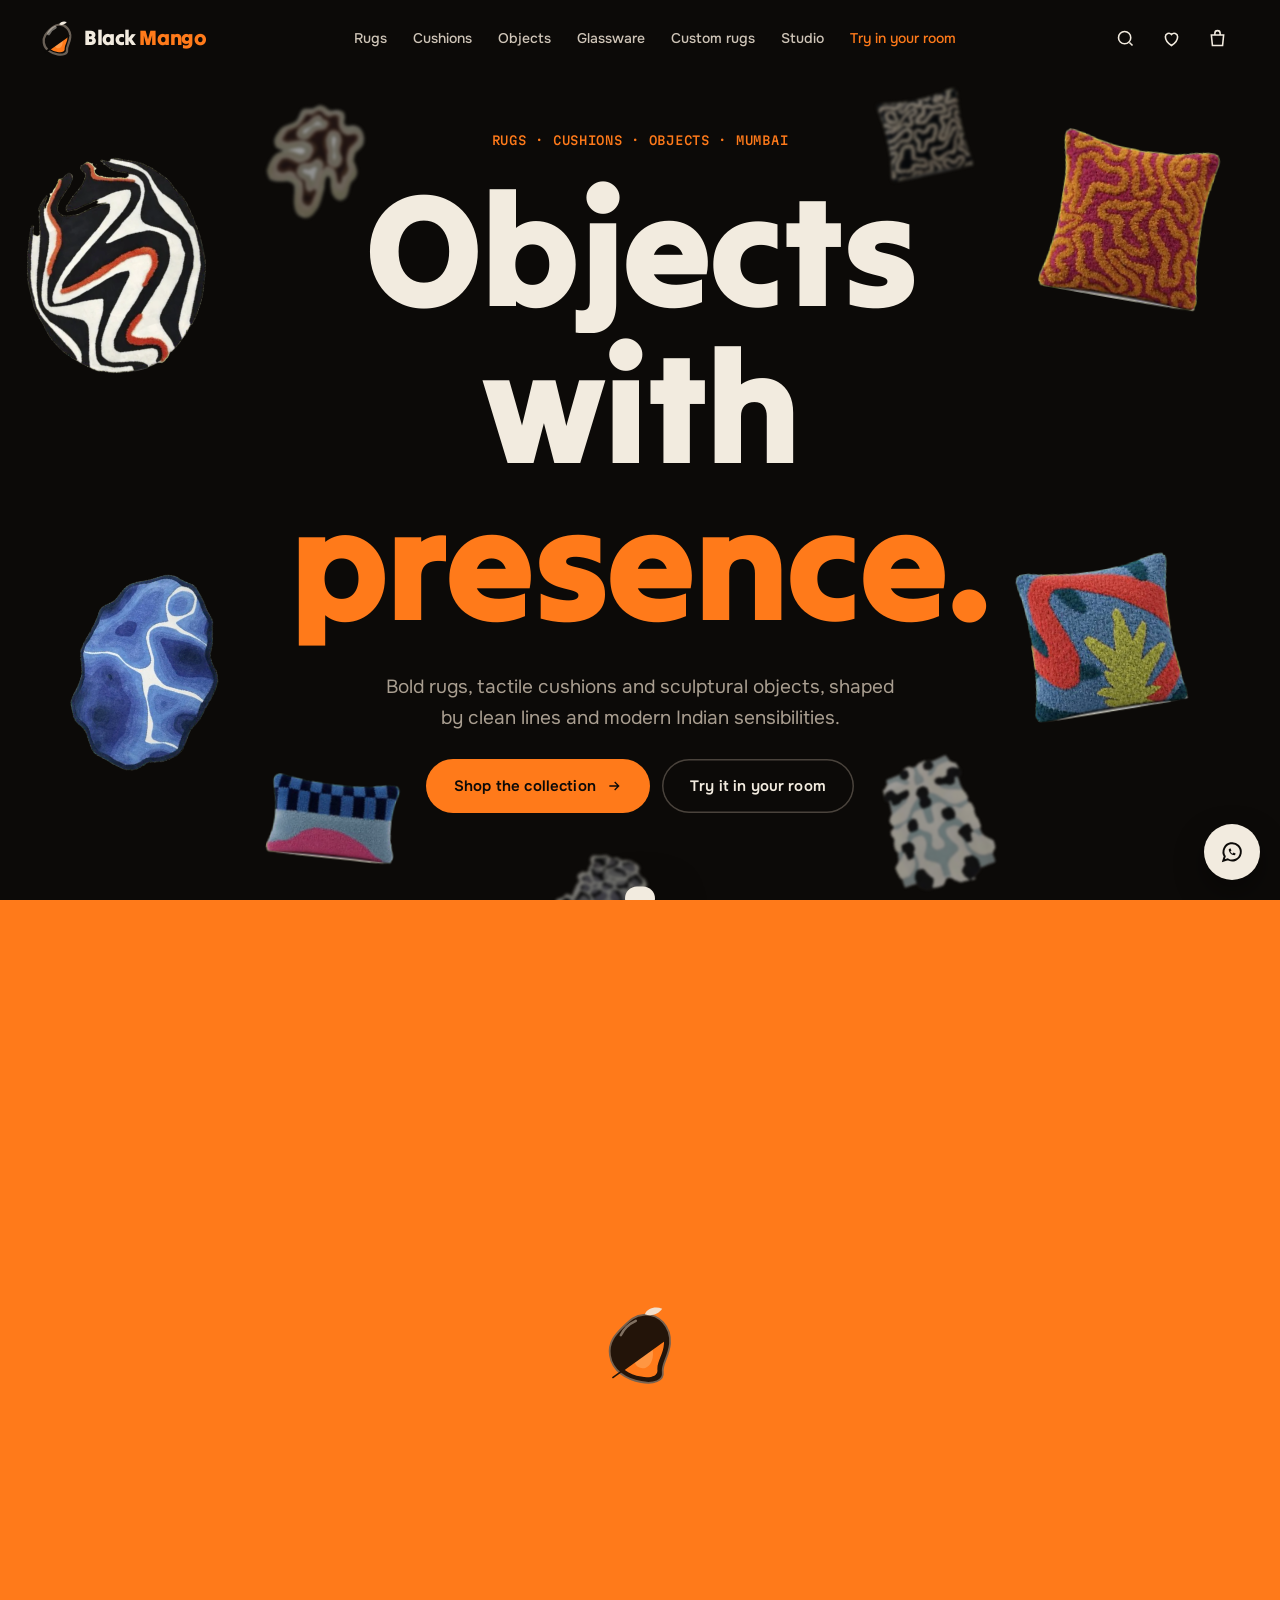
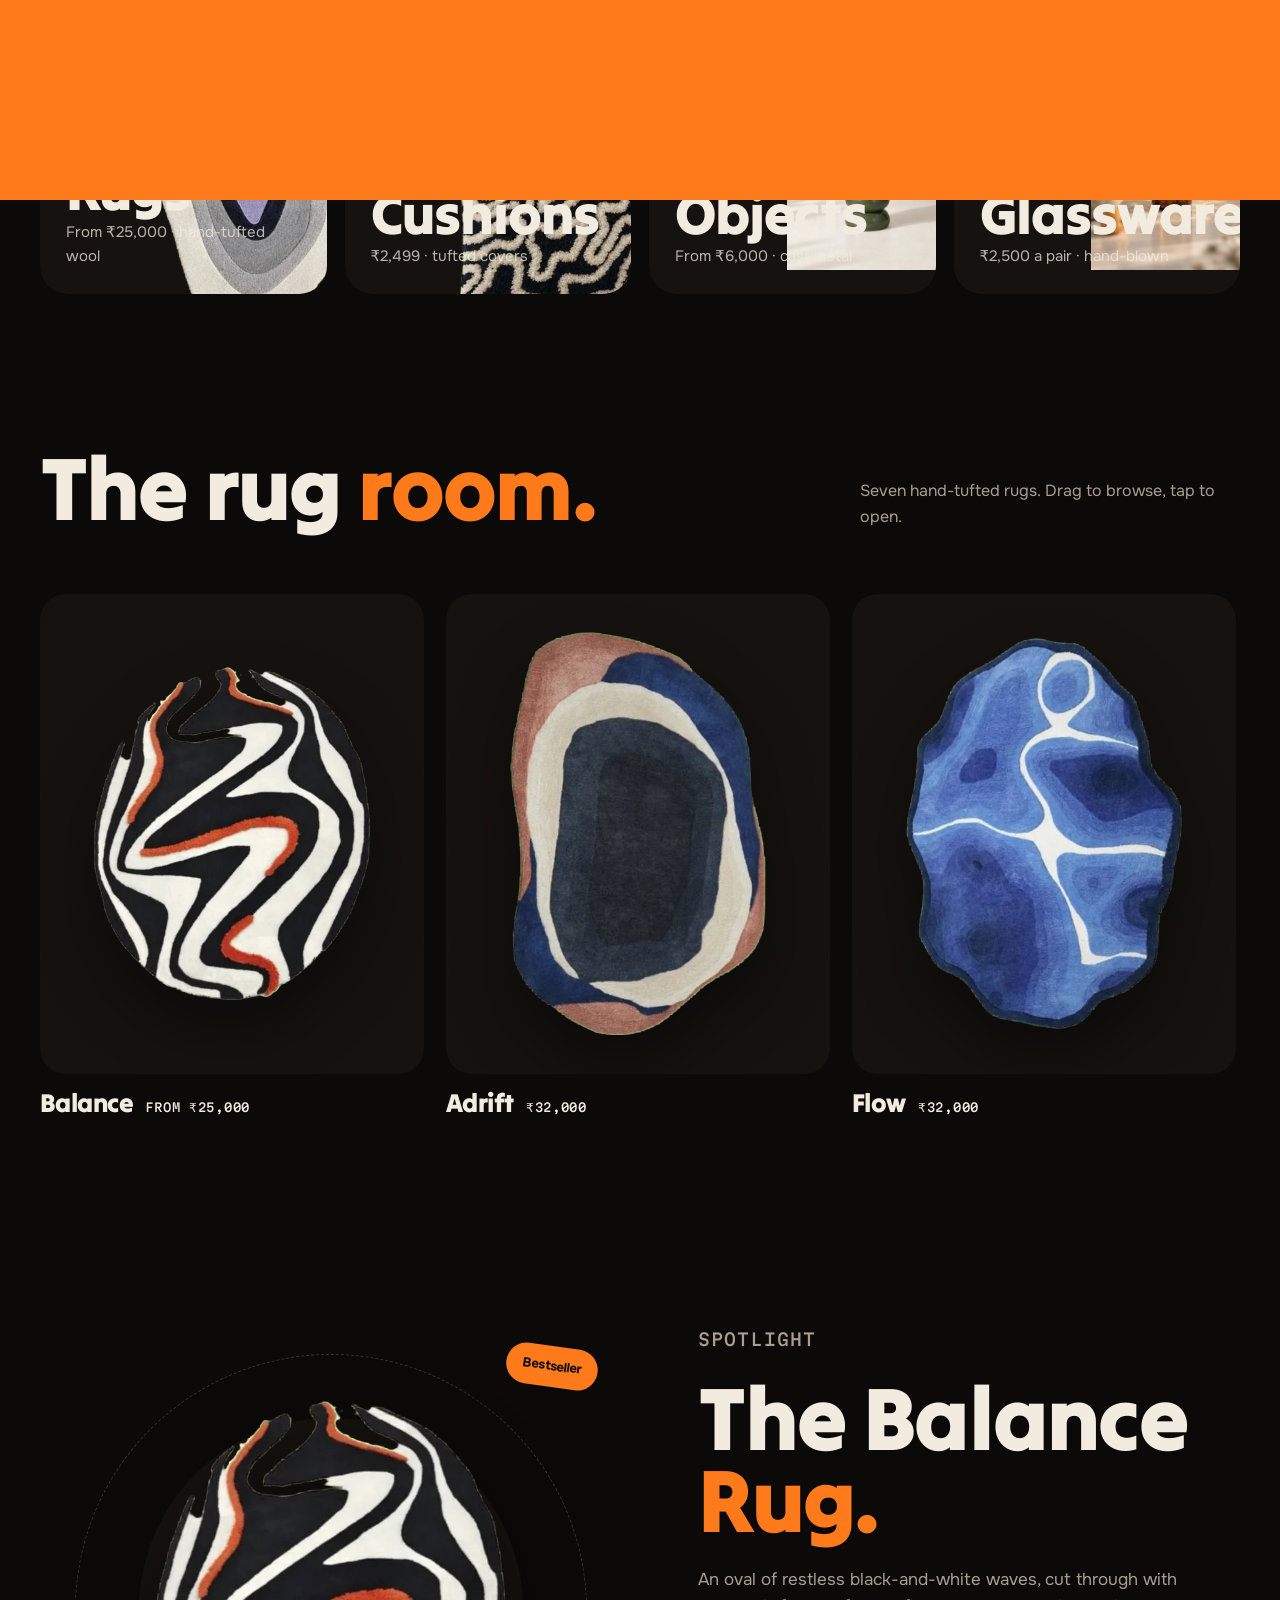
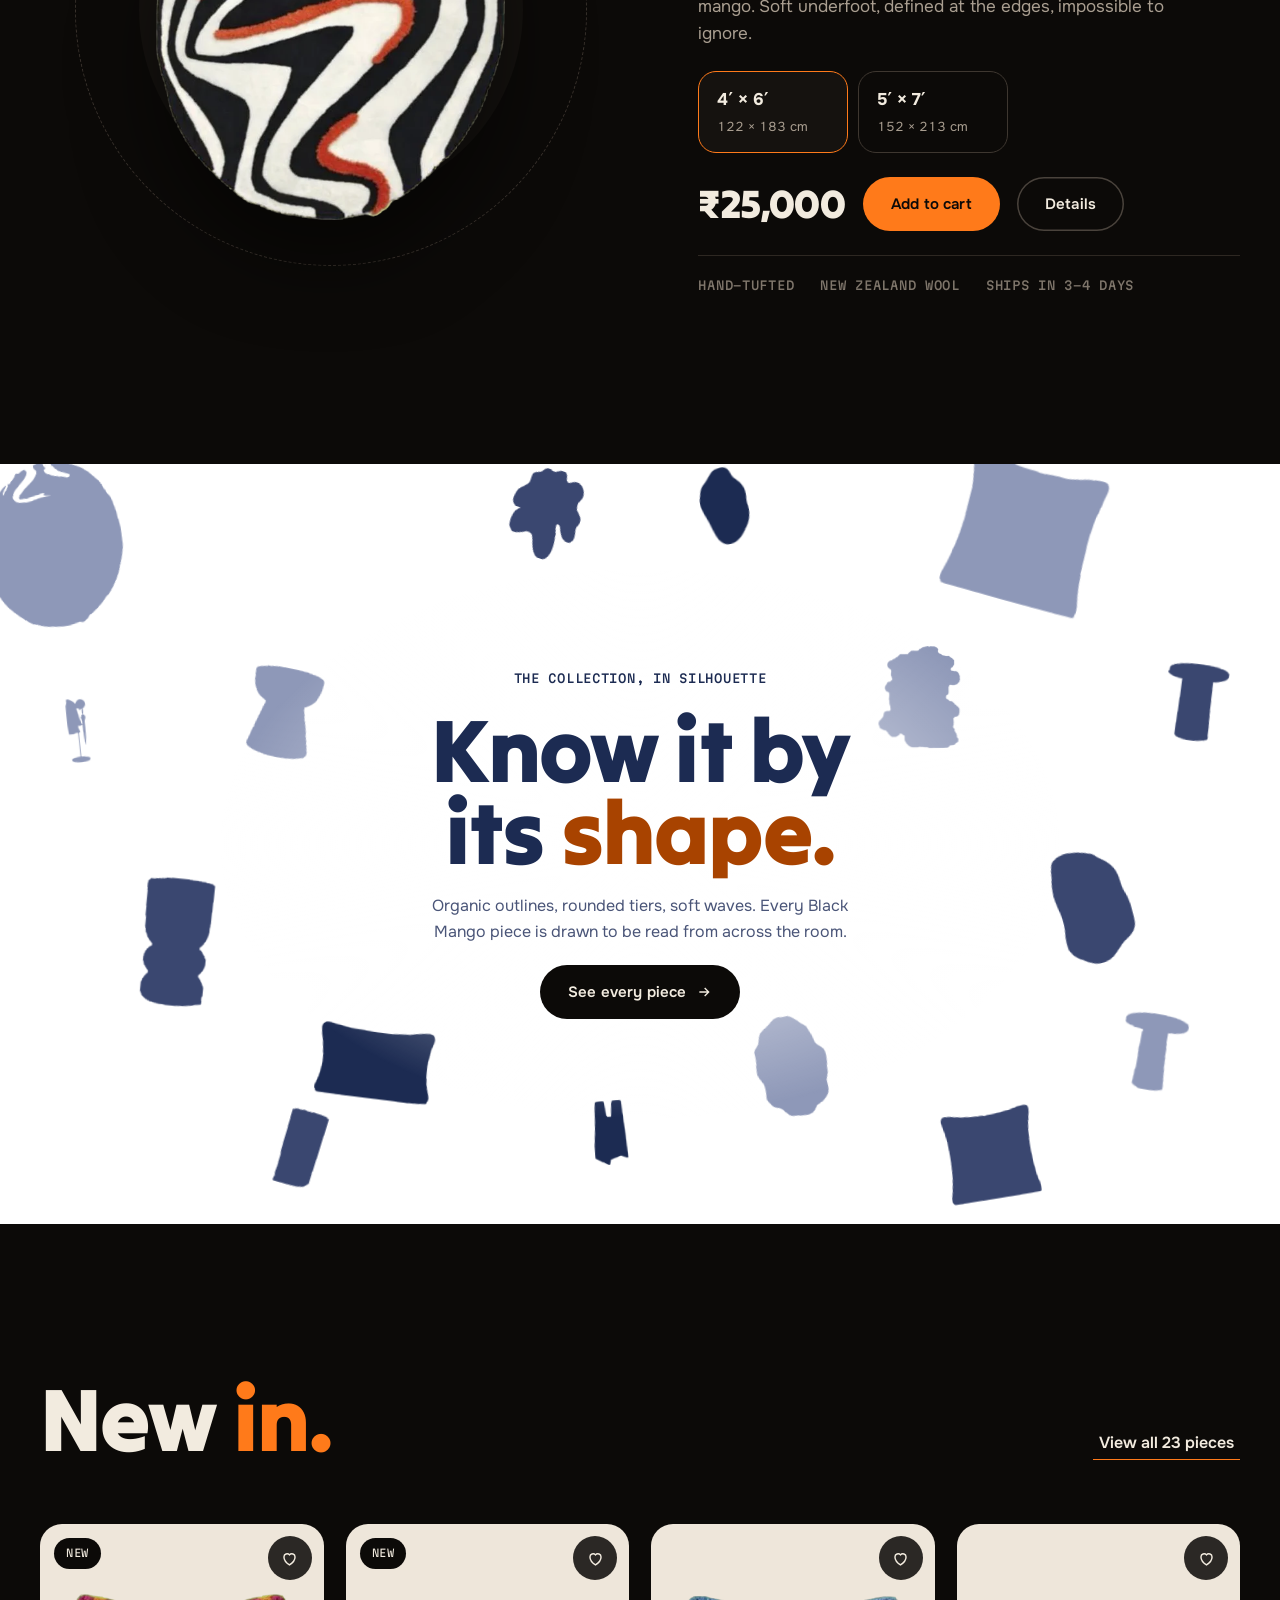
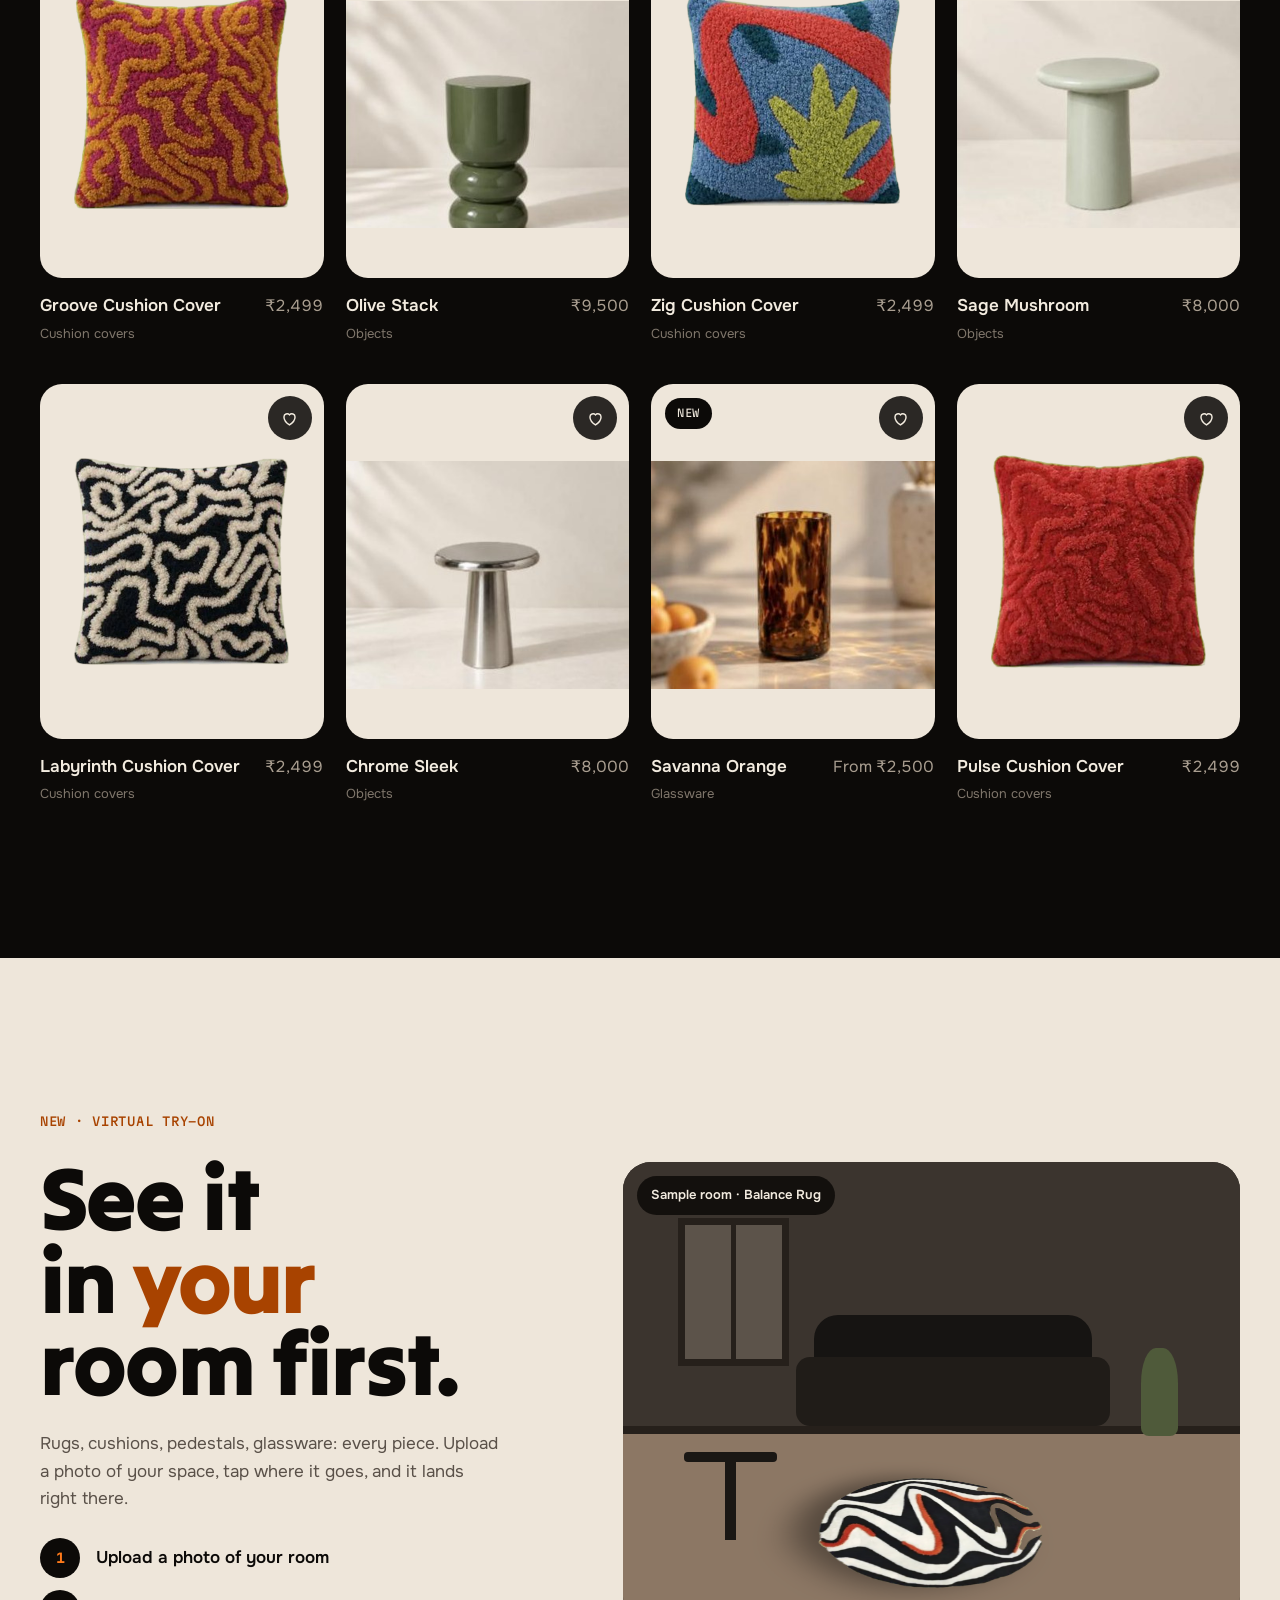
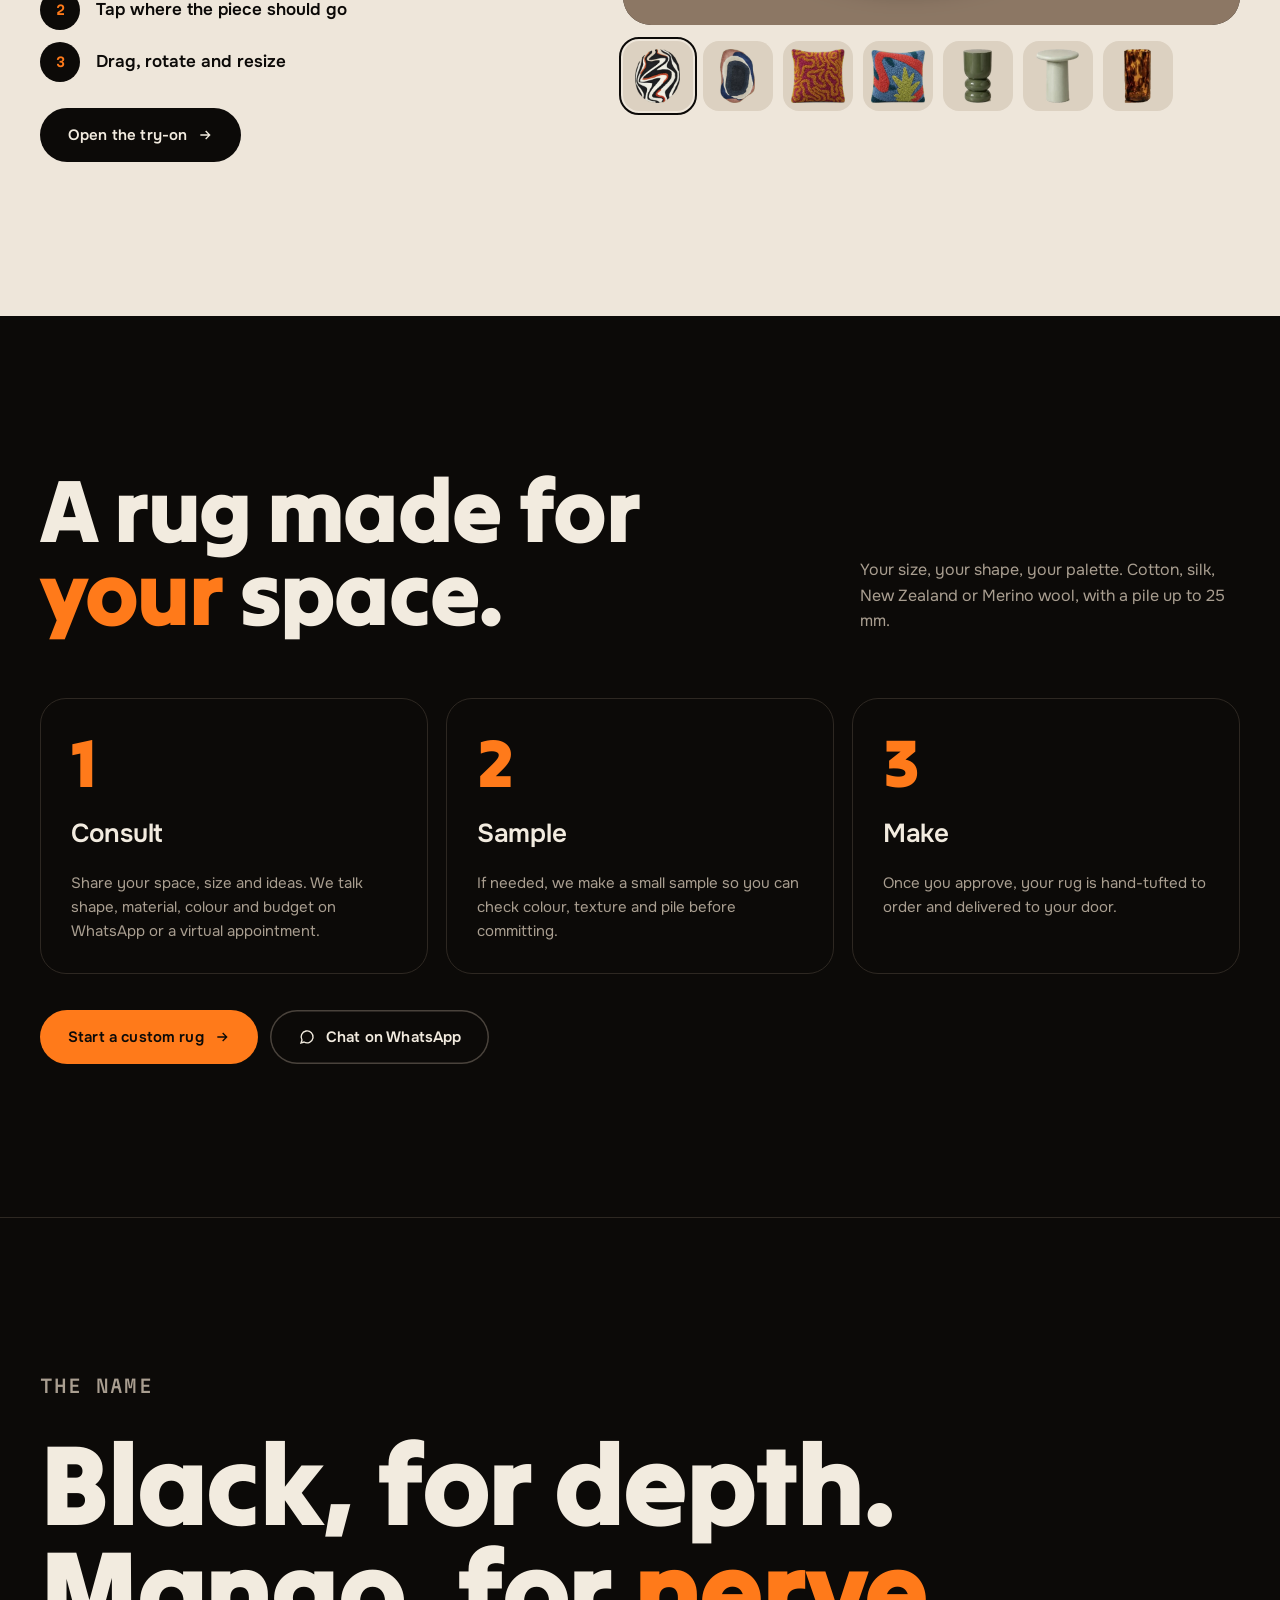
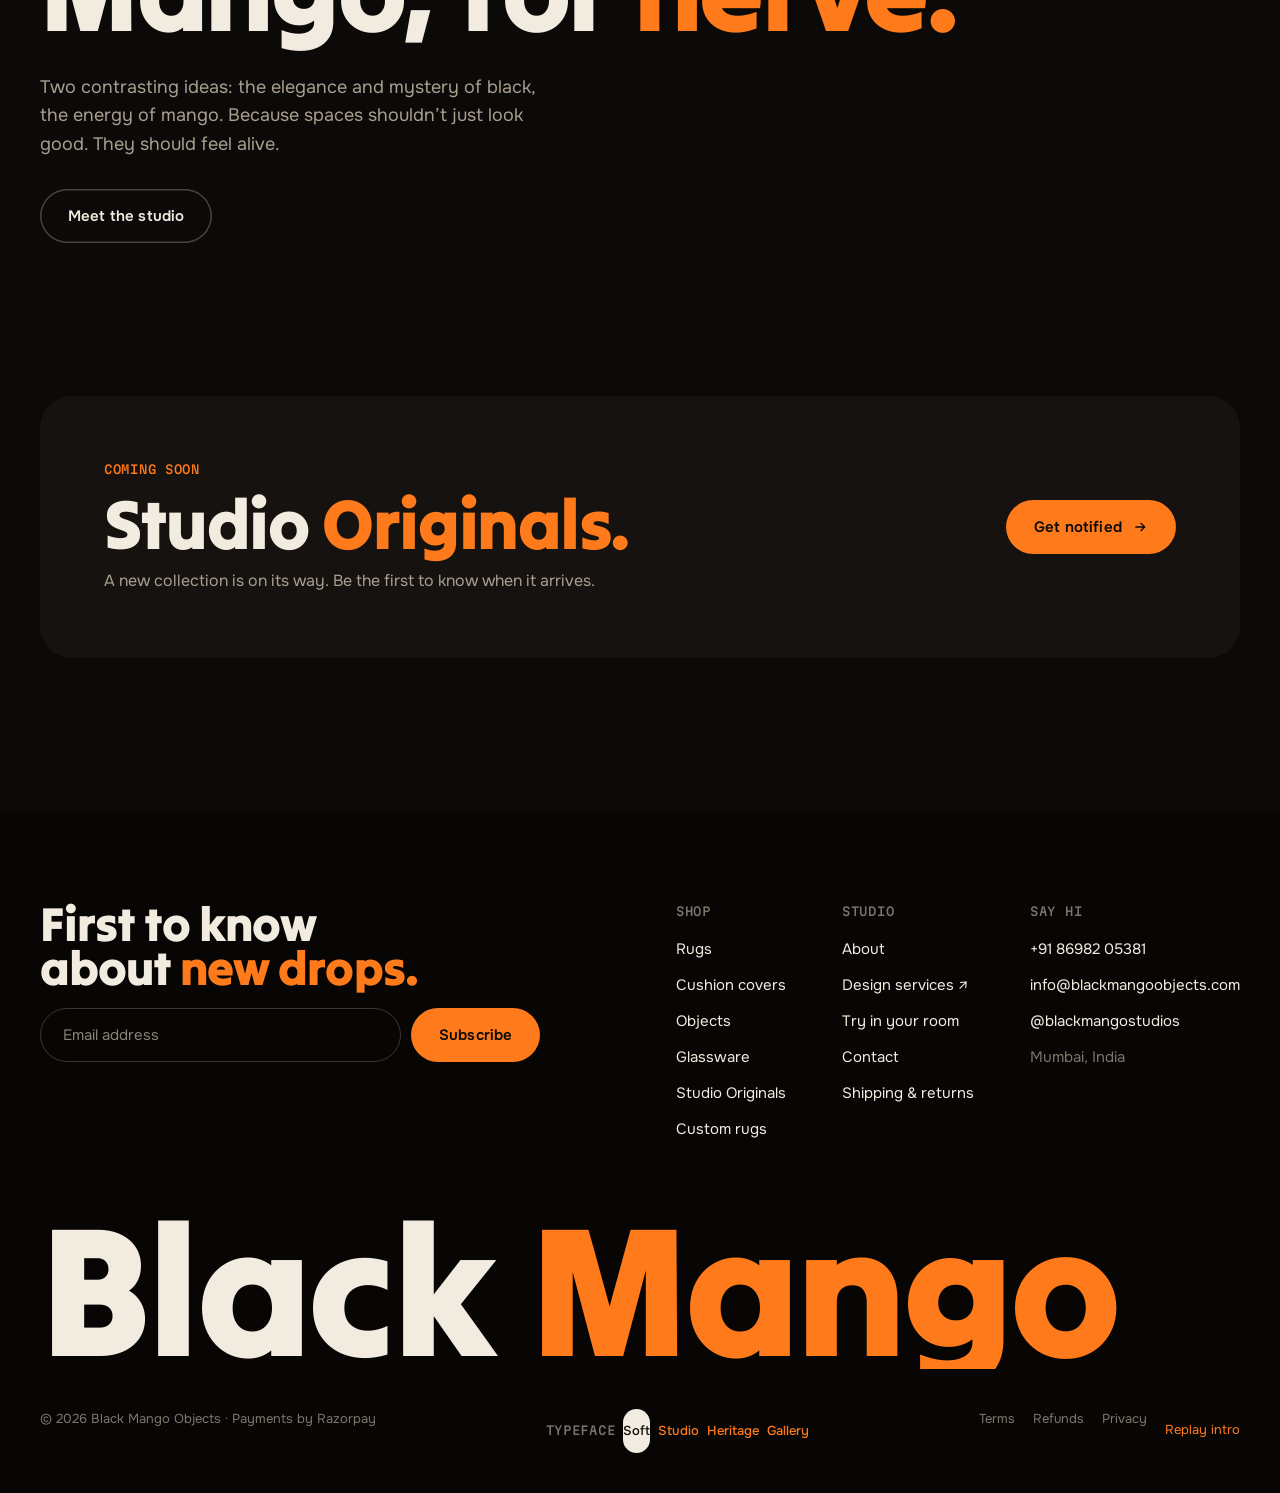
==== index.html @ 92b350c5 "Add Black Mango site redesign prototype Single-file static site (index.html) with the welcome animat" ====
<!doctype html>
<html lang="en">
<head>
<meta charset="utf-8">
<meta name="viewport" content="width=device-width, initial-scale=1, viewport-fit=cover">
<meta name="description" content="Black Mango: hand-tufted rugs, tufted cushions and sculptural objects from Mumbai.">
<meta name="theme-color" content="#0C0A08">
<style>:root{padding-top:env(safe-area-inset-top,0px);padding-bottom:env(safe-area-inset-bottom,0px)}body{margin:0}img{max-width:100%}[hidden]{display:none!important}</style>
<title>Black Mango</title>
<meta name="claude:viewport-fit-sides" content="cover">
<link rel="preconnect" href="https://fonts.googleapis.com">
<link rel="preconnect" href="https://fonts.gstatic.com" crossorigin>
<link rel="stylesheet" href="https://fonts.googleapis.com/css2?family=Tilt+Warp&family=Onest:wght@300..800&family=Martian+Mono:wdth,wght@75..112.5,300..700&family=Syne:wght@500..800&family=Hanken+Grotesk:wght@300..800&family=Shrikhand&family=Funnel+Display:wght@300..800&family=Funnel+Sans:wght@300..800&family=Geist+Mono:wght@400..600&display=swap">
<style>
/* Layout: one dark gallery world; products are the only colour. Full-bleed bands, 1360px content rail, cream "plinths" hold products. */
:root{
  --ink:#0C0A08; --ink-2:#15120F; --ink-3:#1F1B17; --line:#2E2822;
  --cream:#EEE6DA; --cream-2:#E2D8C9; --fg:#F2EBDF; --muted:#A99E90; --dim:#7F766B;
  --mango:#FF7A1A; --mango-hi:#FF9440; --mango-ink:#A84300; --navy:#1C2B52; --navy-far:#8E98B8; --white:#FFFFFF;
  --f-display:'Tilt Warp','Arial Rounded MT Bold',system-ui,sans-serif; --f-body:'Onest',system-ui,sans-serif; --f-mono:'Martian Mono',ui-monospace,monospace;
  --d-weight:400; --d-track:-0.02em; --d-stretch:100%;
  --rail:1360px; --gut:max(16px, env(safe-area-inset-left, 0px)); --gut-r:max(16px, env(safe-area-inset-right, 0px));
  --ease:cubic-bezier(.2,.8,.2,1); --ease-io:cubic-bezier(.76,0,.24,1);
  color-scheme:dark;
}
:root[data-type="studio"]{--f-display:'Syne',system-ui,sans-serif;--f-body:'Hanken Grotesk',system-ui,sans-serif;--f-mono:'Martian Mono',ui-monospace,monospace;--d-weight:800;--d-track:-0.035em}
:root[data-type="heritage"]{--f-display:'Shrikhand',Georgia,serif;--f-body:'Hanken Grotesk',system-ui,sans-serif;--f-mono:'Martian Mono',ui-monospace,monospace;--d-weight:400;--d-track:-0.01em}
:root[data-type="gallery"]{--f-display:'Funnel Display',system-ui,sans-serif;--f-body:'Funnel Sans',system-ui,sans-serif;--f-mono:'Geist Mono',ui-monospace,monospace;--d-weight:700;--d-track:-0.035em}

*{box-sizing:border-box}
html{scroll-behavior:auto;overflow-x:clip}
.mq-wrap{overflow:hidden;padding-block:26px;margin-block:-26px;position:relative;z-index:6}
.logo b{white-space:nowrap}
@media (max-width:760px){
  .logo b{font-size:18px}
  .cats .cat{min-height:340px}
  .cats .cat img{width:46%;right:-6%;bottom:-8%}
  .cats .cat img.ph{width:38%}
  .hero{padding-bottom:120px}
  .facts{bottom:20px;font-size:10px;gap:6px 14px}
  .fl{opacity:.85}
}
body{background:var(--ink);color:var(--fg);font:400 16px/1.6 var(--f-body);-webkit-font-smoothing:antialiased;overflow-x:hidden}
body.locked{overflow:hidden}
body::before{content:"";position:fixed;inset:0 0 auto;height:env(safe-area-inset-top,0px);z-index:60;background:var(--ink)}
a{color:inherit;text-decoration:none}
button{font:inherit;color:inherit}
img{max-width:100%;display:block}
::selection{background:var(--mango);color:var(--ink)}
:focus-visible{outline:2px solid var(--mango);outline-offset:3px;border-radius:6px}
.d{font-family:var(--f-display);font-weight:var(--d-weight);letter-spacing:var(--d-track);line-height:.92;text-wrap:balance}
.m{font-family:var(--f-mono);font-size:12px;letter-spacing:.06em;text-transform:uppercase;font-weight:500}
.or{color:var(--mango)}
.rail{max-width:var(--rail);margin:0 auto;padding-left:var(--gut);padding-right:var(--gut-r)}
@media (min-width:760px){.rail{padding-left:max(40px, env(safe-area-inset-left,0px));padding-right:max(40px, env(safe-area-inset-right,0px))}}
.sr{position:absolute;width:1px;height:1px;overflow:hidden;clip:rect(0 0 0 0);white-space:nowrap}

/* ---------- buttons ---------- */
.btn{display:inline-flex;align-items:center;justify-content:center;gap:10px;min-height:54px;padding:0 28px;border-radius:999px;border:0;cursor:pointer;font:600 15px/1 var(--f-body);letter-spacing:.01em;transition:background .25s,color .25s,box-shadow .25s;will-change:transform;white-space:nowrap}
.btn-mango{background:var(--mango);color:var(--ink)}
.btn-mango:hover{background:var(--mango-hi)}
.btn-line{background:transparent;color:var(--fg);box-shadow:inset 0 0 0 1.5px #4A433C}
.btn-line:hover{box-shadow:inset 0 0 0 1.5px var(--mango);color:var(--mango)}
.btn-ink{background:var(--ink);color:var(--fg)}
.btn-ink:hover{background:#000;color:var(--mango)}
.btn svg{flex:none}
.link{font-weight:600;border-bottom:1.5px solid var(--mango);padding-bottom:3px}
.link:hover{color:var(--mango)}
.chip{min-height:44px;padding:0 18px;border-radius:999px;border:1.5px solid #3E3730;background:transparent;cursor:pointer;font:500 14px var(--f-body);color:var(--fg);transition:all .2s;display:inline-flex;align-items:center;gap:8px}
.chip:hover{border-color:var(--mango)}
.chip[aria-pressed="true"]{background:var(--fg);color:var(--ink);border-color:var(--fg)}
.chip .n{font-family:var(--f-mono);font-size:11px;opacity:.6}

/* ---------- header ---------- */
.hdr{position:sticky;top:env(safe-area-inset-top,0px);z-index:40;transition:background .35s,backdrop-filter .35s,border-color .35s;border-bottom:1px solid transparent}
.hdr.solid{background:rgba(12,10,8,.82);backdrop-filter:blur(14px);-webkit-backdrop-filter:blur(14px);border-color:var(--line)}
.hdr-in{display:flex;align-items:center;justify-content:space-between;gap:20px;height:76px}
.logo{display:flex;align-items:center;gap:10px}
.logo b{font-family:var(--f-display);font-weight:var(--d-weight);font-size:21px;letter-spacing:var(--d-track)}
.nav{display:flex;gap:26px;align-items:center}
.nav a{font-size:14px;font-weight:500;color:#CFC5B8;position:relative;padding:6px 0}
.nav a::after{content:"";position:absolute;left:0;right:0;bottom:0;height:1.5px;background:var(--mango);transform:scaleX(0);transform-origin:right;transition:transform .35s var(--ease)}
.nav a:hover,.nav a[aria-current="page"]{color:var(--fg)}
.nav a:hover::after,.nav a[aria-current="page"]::after{transform:scaleX(1);transform-origin:left}
.nav a.try{color:var(--mango)}
.ico{display:inline-flex;align-items:center;justify-content:center;width:44px;height:44px;border-radius:999px;border:0;background:transparent;cursor:pointer;position:relative;color:var(--fg)}
.ico:hover{color:var(--mango)}
.badge{position:absolute;top:5px;right:3px;min-width:17px;height:17px;padding:0 4px;border-radius:99px;background:var(--mango);color:var(--ink);font:700 10px/17px var(--f-body);text-align:center}
.badge[data-n="0"]{display:none}
.menu-btn{display:none}
@media (max-width:1080px){.nav{display:none}.menu-btn{display:inline-flex}}

/* mobile menu */
.mm{position:fixed;inset:0;z-index:70;background:var(--mango);color:var(--ink);padding:calc(env(safe-area-inset-top,0px) + 24px) var(--gut-r) calc(env(safe-area-inset-bottom,0px) + 24px) var(--gut);display:flex;flex-direction:column;gap:28px;clip-path:circle(0% at calc(100% - 40px) 40px);transition:clip-path .7s var(--ease-io);pointer-events:none}
.mm.open{clip-path:circle(150% at calc(100% - 40px) 40px);pointer-events:auto}
.mm nav{display:flex;flex-direction:column;gap:4px}
.mm nav a{font-family:var(--f-display);font-weight:var(--d-weight);letter-spacing:var(--d-track);font-size:clamp(40px,11vw,72px);line-height:1.02}
.mm .ico{color:var(--ink)}

/* bottom nav (phones) + whatsapp */
.bn{display:none}
@media (max-width:760px){
  .bn{display:grid;grid-template-columns:repeat(4,minmax(0,1fr));position:fixed;left:0;right:0;bottom:0;z-index:45;background:rgba(12,10,8,.94);backdrop-filter:blur(12px);-webkit-backdrop-filter:blur(12px);border-top:1px solid var(--line);padding:6px var(--gut-r) calc(env(safe-area-inset-bottom,0px) + 6px) var(--gut)}
  .bn button{display:flex;flex-direction:column;align-items:center;gap:2px;min-height:52px;justify-content:center;border:0;background:none;font-size:11px;color:#CFC5B8;cursor:pointer;position:relative}
  .bn button[aria-current="page"]{color:var(--mango)}
  body{padding-bottom:72px}
}
.wa{position:fixed;right:max(20px, env(safe-area-inset-right,0px));bottom:calc(env(safe-area-inset-bottom,0px) + 20px);z-index:44;width:56px;height:56px;border-radius:50%;background:var(--fg);color:var(--ink);display:flex;align-items:center;justify-content:center;box-shadow:0 12px 30px rgba(0,0,0,.4);transition:transform .3s var(--ease)}
.wa:hover{transform:scale(1.08) rotate(-8deg);color:var(--ink);background:var(--mango)}
@media (max-width:760px){.wa{bottom:calc(env(safe-area-inset-bottom,0px) + 84px);width:50px;height:50px}}

/* ---------- intro ---------- */
#intro{position:fixed;inset:0;z-index:100;display:flex;align-items:center;justify-content:center;pointer-events:auto}
#intro .curtain{position:absolute;inset:0;background:var(--ink)}
#intro .flood{position:absolute;left:50%;top:50%;width:120px;height:128px;margin:-64px 0 0 -60px;transform:scale(0);border-radius:50%;background:var(--mango)}
#intro .istage{position:relative;display:flex;flex-direction:column;align-items:center;gap:26px;text-align:center;padding:0 16px}
#intro .mango{overflow:visible;transform-origin:50% 90%}
#intro .mango .skin{stroke-dasharray:520;stroke-dashoffset:520;fill-opacity:0}
#intro .mango .flesh{transform:scale(0);transform-origin:72px 92px}
#intro .mango .shine,#intro .mango .cutl{opacity:0}
#intro .mango .leaf{opacity:0;transform-origin:68px 9px;transform:scale(0) rotate(-40deg)}
#intro .word{display:flex;gap:.22em;font-size:clamp(52px,11vw,150px);line-height:.95}
#intro .word span{display:inline-block;overflow:hidden;padding:0 .01em .08em}
#intro .word i{display:inline-block;font-style:normal;transform:translateY(110%)}
#intro .tag{font-family:var(--f-mono);font-size:12px;letter-spacing:.08em;text-transform:uppercase;color:var(--muted);opacity:0}
#intro .count{position:absolute;left:var(--gut);bottom:calc(env(safe-area-inset-bottom,0px) + 28px);font-family:var(--f-mono);font-size:13px;color:var(--muted)}
#intro .bar{position:absolute;left:0;right:0;bottom:0;height:3px;background:var(--mango);transform:scaleX(0);transform-origin:left}
#intro .skip{position:absolute;right:var(--gut-r);bottom:calc(env(safe-area-inset-bottom,0px) + 18px);min-height:44px;padding:0 16px;border-radius:99px;border:1.5px solid #3E3730;background:transparent;color:var(--muted);cursor:pointer;font-family:var(--f-mono);font-size:11px;letter-spacing:.06em;text-transform:uppercase}
#intro .skip:hover{color:var(--fg);border-color:var(--mango)}
#intro.play .mango .skin{animation:draw 1s var(--ease) .1s forwards, fillin .4s ease .9s forwards}
#intro.play .mango .shine{animation:fadein .4s ease 1.1s forwards}
#intro.play .mango .leaf{animation:leaf .6s cubic-bezier(.3,1.6,.5,1) 1s forwards}
#intro.play .mango .cutl{animation:fadein .2s ease 1.9s forwards}
#intro.play .mango .flesh{animation:flesh .55s cubic-bezier(.3,1.5,.5,1) 2s forwards}
#intro.play .mango{animation:bounce 1.2s var(--ease) .2s both, squeeze .7s var(--ease) 1.55s}
@keyframes fillin{to{fill-opacity:1}}
@keyframes flesh{to{transform:none}}
@keyframes squeeze{0%{transform:none}35%{transform:scale(1.22,.74)}65%{transform:scale(.9,1.12)}100%{transform:none}}
#intro.play .word i{animation:rise .9s var(--ease) forwards;animation-delay:calc(1.05s + var(--i) * 45ms)}
#intro.play .tag{animation:fadein .6s ease 1.7s forwards}
#intro.play .bar{animation:bar 2.3s cubic-bezier(.6,0,.2,1) .1s forwards}
#intro.out .istage,#intro.out .count,#intro.out .skip{transition:opacity .3s;opacity:0}
#intro.out .flood{transition:transform .8s var(--ease-io);transform:scale(30)}
#intro.out .curtain{transition:opacity .01s .5s;opacity:0}
#intro.gone{transition:transform .9s var(--ease-io), border-radius .9s var(--ease-io);transform:translateY(-105%);border-radius:0 0 50% 50%/0 0 12% 12%;overflow:hidden;pointer-events:none}
#intro.gone .flood{transform:scale(30)}
@keyframes draw{to{stroke-dashoffset:0}}
@keyframes fadein{to{opacity:1}}
@keyframes leaf{to{opacity:1;transform:none}}
@keyframes bounce{0%{transform:translateY(-30px) scale(.7)}55%{transform:translateY(0) scale(1.06)}100%{transform:none}}
@keyframes rise{to{transform:none}}
@keyframes bar{to{transform:scaleX(1)}}

/* ---------- page transition ---------- */
#wipe{position:fixed;inset:0;z-index:90;background:var(--mango);transform:translateY(100%);pointer-events:none;display:flex;align-items:center;justify-content:center}
#wipe.in{transition:transform .5s var(--ease-io);transform:none}
#wipe.out{transition:transform .55s var(--ease-io);transform:translateY(-100%)}
#wipe svg{transform:scale(.8);opacity:.9}

/* ---------- cursor ---------- */
.cur,.cur-ring{position:fixed;left:0;top:0;z-index:95;pointer-events:none;border-radius:50%;opacity:0;transition:opacity .3s}
.cur{width:8px;height:8px;margin:-4px 0 0 -4px;background:var(--mango)}
.cur-ring{width:40px;height:40px;margin:-20px 0 0 -20px;border:1.5px solid rgba(255,122,26,.6);display:flex;align-items:center;justify-content:center;font:600 11px var(--f-mono);letter-spacing:.04em;text-transform:uppercase;color:var(--ink);transition:width .35s var(--ease),height .35s var(--ease),margin .35s var(--ease),background .35s,border-color .35s,opacity .3s}
.cur-ring span{opacity:0;transition:opacity .2s}
.cur-ring.big{width:92px;height:92px;margin:-46px 0 0 -46px;background:var(--mango);border-color:var(--mango)}
.cur-ring.big span{opacity:1}
@media (pointer:fine){.has-cur .cur,.has-cur .cur-ring{opacity:1}}

/* ---------- reveal ---------- */
.rv-wait{opacity:0;transform:translateY(46px)}
.rv-wait.in{opacity:1;transform:none;transition:opacity .9s var(--ease),transform 1.1s var(--ease);transition-delay:var(--rd,0s)}

/* ---------- hero ---------- */
.hero{position:relative;min-height:min(900px, 100svh);display:flex;align-items:center;justify-content:center;padding-block:40px 150px;overflow:hidden;isolation:isolate}
.fl{position:absolute;z-index:1;will-change:transform}
.fl img{width:100%;animation:bob var(--dur,8s) ease-in-out var(--ph,0s) infinite;transform:rotate(var(--r,0deg));filter:var(--fx,none)}
@keyframes bob{0%,100%{transform:translateY(0) rotate(var(--r))}50%{transform:translateY(-22px) rotate(calc(var(--r) + 5deg))}}
.fl-pop{opacity:0;transform:translateY(80px) scale(.5)}
.ready .fl-pop{opacity:1;transform:none;transition:opacity .8s var(--ease),transform 1.2s cubic-bezier(.2,.9,.25,1.15);transition-delay:var(--dl,0s)}
.hero-copy{position:relative;z-index:5;display:flex;flex-direction:column;align-items:center;text-align:center;gap:26px;max-width:1040px}
.hero h1{margin:0;font-size:clamp(64px,12.5vw,196px)}
.split{display:block;overflow:hidden;padding-bottom:.06em}
.split .ch{display:inline-block;transform:translateY(105%) rotate(6deg);transform-origin:left bottom}
.ready .split .ch{transform:none;transition:transform 1s var(--ease);transition-delay:calc(var(--s,0s) + var(--i) * 32ms)}
.fade{opacity:0;transform:translateY(16px)}
.ready .fade{opacity:1;transform:none;transition:opacity .8s ease,transform .8s var(--ease);transition-delay:var(--s,0s)}
.hero p.lede{margin:0;max-width:520px;font-size:clamp(16px,1.6vw,19px);color:var(--muted);line-height:1.6}
.facts{position:absolute;left:0;right:0;bottom:34px;z-index:5;display:flex;justify-content:center;flex-wrap:wrap;gap:10px 26px;color:var(--dim)}
.facts .dot{width:6px;height:6px;border-radius:50%;background:var(--mango);align-self:center}

/* ---------- marquee ---------- */
.mq{background:var(--mango);color:var(--ink);overflow:hidden;transform:rotate(-2deg);margin:0 -30px;padding-block:20px;position:relative;z-index:6}
.mq-track{display:flex;width:max-content;animation:mq 30s linear infinite}
.mq-skew{transition:transform .2s}
.mq span{display:inline-flex;align-items:center;gap:30px;padding-right:30px;font-size:clamp(30px,4.6vw,64px);white-space:nowrap}
@keyframes mq{to{transform:translateX(-50%)}}

/* ---------- sections ---------- */
.sec{padding-block:clamp(90px,12vw,170px)}
.sec-hd{display:flex;justify-content:space-between;align-items:flex-end;gap:24px;flex-wrap:wrap;margin-bottom:clamp(36px,5vw,64px)}
.sec-hd h2{margin:0;font-size:clamp(46px,7vw,104px)}
.sec-hd p{margin:0;max-width:380px;color:var(--muted)}
.eyebrow{color:var(--mango);margin:0 0 18px}

/* category tiles */
.cats{display:grid;grid-template-columns:repeat(auto-fit,minmax(min(100%,260px),1fr));gap:18px}
.cat{position:relative;min-height:440px;border-radius:28px;background:var(--ink-2);overflow:hidden;padding:26px;display:flex;flex-direction:column;justify-content:space-between;cursor:pointer;border:0;text-align:left;transition:background .45s var(--ease),color .45s}
.cat:hover{background:var(--mango);color:var(--ink)}
.cat h3{margin:0;font-size:clamp(44px,4.4vw,62px)}
.cat .top{display:flex;justify-content:space-between;align-items:flex-start;position:relative;z-index:2}
.cat .arr{width:50px;height:50px;border-radius:50%;border:1.5px solid currentColor;display:flex;align-items:center;justify-content:center;transition:transform .45s var(--ease)}
.cat:hover .arr{transform:rotate(45deg)}
.cat .bot{position:relative;z-index:2}
.cat .bot p{margin:4px 0 0;opacity:.75;font-size:15px}
.cat img{position:absolute;right:-8%;bottom:-10%;width:70%;transition:transform .8s var(--ease)}
.cat img.ph{border-radius:22px;width:56%;right:-4%;bottom:-6%}
.cat:hover img{transform:rotate(-9deg) scale(1.08) translateY(-14px)}

/* rug rail */
.rail-x{display:flex;gap:22px;overflow-x:auto;scroll-snap-type:x mandatory;padding-bottom:20px;cursor:grab;scrollbar-width:thin;scrollbar-color:var(--mango) var(--ink-3)}
.rail-x.drag{cursor:grabbing;scroll-snap-type:none}
.rail-x::-webkit-scrollbar{height:6px}.rail-x::-webkit-scrollbar-thumb{background:var(--mango);border-radius:9px}.rail-x::-webkit-scrollbar-track{background:var(--ink-3)}
.rug-card{flex:0 0 clamp(260px,30vw,400px);scroll-snap-align:start;display:flex;flex-direction:column;gap:16px;border:0;background:none;text-align:left;cursor:pointer;padding:0;color:var(--fg)}
.rug-card .st{aspect-ratio:4/5;border-radius:26px;background:var(--ink-2);display:flex;align-items:center;justify-content:center;overflow:hidden;transition:background .4s}
.rug-card .st img{width:72%;max-height:84%;object-fit:contain;transition:transform .9s var(--ease);filter:drop-shadow(0 30px 30px rgba(0,0,0,.4))}
.rug-card:hover .st{background:var(--ink-3)}
.rug-card:hover .st img{transform:rotate(-14deg) scale(1.06)}
.rug-card .row{display:flex;justify-content:space-between;gap:12px;align-items:baseline}
.rug-card b{font-family:var(--f-display);font-weight:var(--d-weight);letter-spacing:var(--d-track);font-size:26px;line-height:1}

/* spotlight */
.spot{display:flex;flex-wrap:wrap;gap:clamp(40px,6vw,80px);align-items:center}
.spot-vis{flex:1 1 420px;position:relative;display:flex;align-items:center;justify-content:center;min-height:min(600px,110vw);max-width:100%}
.spot-vis .ring{position:absolute;width:88%;aspect-ratio:1;border-radius:50%;border:1.5px dashed #3A332D;animation:spin 70s linear infinite}
.spot-vis .disc{position:absolute;width:66%;aspect-ratio:1;border-radius:50%;background:var(--ink-2)}
.spot-vis img{position:relative;width:60%;animation:spin 46s linear infinite;filter:drop-shadow(0 40px 40px rgba(0,0,0,.5))}
.spot-vis .tag{position:absolute;top:6%;right:4%;padding:10px 16px;border-radius:99px;background:var(--mango);color:var(--ink);font-weight:700;font-size:13px;transform:rotate(8deg)}
@keyframes spin{to{transform:rotate(360deg)}}
.spot-copy{flex:1 1 380px;min-width:0;display:flex;flex-direction:column;gap:24px}
.spot-copy h2{margin:0;font-size:clamp(50px,7vw,104px)}
.spot-copy p{margin:0;color:var(--muted);max-width:480px;font-size:17px}
.price{font-family:var(--f-display);font-weight:var(--d-weight);letter-spacing:var(--d-track);font-size:40px;line-height:1}
.ticks{display:flex;flex-wrap:wrap;gap:10px 26px;padding-top:20px;border-top:1px solid var(--line);color:var(--dim)}

/* silhouette band (white) */
.sil{position:relative;background:var(--white);color:var(--navy);overflow:hidden;min-height:760px;display:flex;align-items:center;justify-content:center;isolation:isolate}
.sil .s{position:absolute;background:var(--navy);-webkit-mask-size:contain;mask-size:contain;-webkit-mask-repeat:no-repeat;mask-repeat:no-repeat;-webkit-mask-position:center;mask-position:center;will-change:transform}
.sil .copy{position:relative;z-index:3;text-align:center;max-width:760px;padding:40px var(--gut-r) 40px var(--gut);display:flex;flex-direction:column;align-items:center;gap:20px}
.sil .copy::before{content:"";position:absolute;inset:-60px -40px;z-index:-1;background:radial-gradient(closest-side,rgba(255,255,255,.95),rgba(255,255,255,0))}
.sil h2{margin:0;font-size:clamp(46px,7vw,100px)}
.sil p{margin:0;color:#4A5578;max-width:460px}
.sil .m{color:var(--navy)}

/* product cards */
.grid{display:grid;grid-template-columns:repeat(auto-fill,minmax(min(100%,250px),1fr));gap:40px 22px}
.card{display:flex;flex-direction:column;gap:14px;position:relative}
.card .pl{position:relative;aspect-ratio:4/5;border-radius:22px;background:var(--cream);overflow:hidden;display:flex;align-items:center;justify-content:center;transform-style:preserve-3d;transition:transform .5s var(--ease)}
.card .pl img{transition:transform .8s var(--ease)}
.card .pl img.cut{width:76%;height:76%;object-fit:contain}
.card .pl img.ph{width:100%;height:100%;object-fit:cover}
.card:hover .pl img{transform:scale(1.07) rotate(-2deg)}
.card .open{position:absolute;inset:0;z-index:1;border:0;background:none;cursor:pointer;border-radius:22px}
.card .heart{position:absolute;top:12px;right:12px;z-index:2;width:44px;height:44px;border-radius:50%;border:0;background:rgba(12,10,8,.86);color:var(--fg);display:flex;align-items:center;justify-content:center;cursor:pointer;transition:transform .3s var(--ease)}
.card .heart:hover{transform:scale(1.1)}
.card .heart[aria-pressed="true"] svg{fill:var(--mango);stroke:var(--mango)}
.card .lbl{position:absolute;top:14px;left:14px;z-index:2;padding:7px 12px;border-radius:99px;background:var(--ink);color:var(--fg);font-family:var(--f-mono);font-size:10.5px;letter-spacing:.06em;text-transform:uppercase}
.card .lbl.so{background:#5B524A}
.card .quick{position:absolute;left:12px;right:12px;bottom:12px;z-index:2;transform:translateY(130%);transition:transform .45s var(--ease)}
.card:hover .quick,.card:focus-within .quick{transform:none}
.card .quick .btn{width:100%;min-height:48px}
.card .meta{display:flex;justify-content:space-between;gap:12px;align-items:baseline}
.card .meta b{font-weight:600;font-size:17px}
.card .meta span{color:var(--muted);white-space:nowrap;font-variant-numeric:tabular-nums}
.card .sub{margin-top:-10px;color:var(--dim);font-size:13px}
.card.sold .pl img{filter:grayscale(.6) opacity(.75)}
@media (hover:none){.card .quick{display:none}}

/* try-on teaser + scene */
.cream{background:var(--cream);color:var(--ink)}
.cream .muted{color:#5A5149}
.split2{display:flex;flex-wrap:wrap;gap:clamp(40px,6vw,80px);align-items:center}
.split2>*{min-width:0}
.scene{position:relative;aspect-ratio:4/3;width:100%;border-radius:28px;overflow:hidden;background:#2B2622;perspective:900px;touch-action:none;user-select:none}
.scene .wall{position:absolute;left:0;right:0;top:0;height:57%;background:#3B342E}
.scene .skirt{position:absolute;left:0;right:0;top:57%;height:1.6%;background:#26201B}
.scene .floor{position:absolute;left:0;right:0;top:58.6%;bottom:0;background:#8C7764}
.scene .win{position:absolute;left:9%;top:12%;width:18%;height:32%;border:7px solid #26201B;background:#5C534A}
.scene .win::after{content:"";position:absolute;left:50%;top:0;bottom:0;width:5px;margin-left:-2.5px;background:#26201B}
.scene .sofa-b{position:absolute;left:31%;top:33%;width:45%;height:23%;border-radius:24px 24px 8px 8px;background:#161412}
.scene .sofa-s{position:absolute;left:28%;top:42%;width:51%;height:15%;border-radius:14px;background:#201C18}
.scene .plant{position:absolute;left:84%;top:40%;width:6%;height:19%;border-radius:40% 40% 8px 8px;background:#4F5A3A}
.scene .tbl-top{position:absolute;left:10%;top:62.5%;width:15%;height:2.2%;border-radius:4px;background:#1A1714}
.scene .tbl-leg{position:absolute;left:16.6%;top:64.5%;width:1.8%;height:17%;background:#1A1714}
.scene .photo{position:absolute;inset:0;width:100%;height:100%;object-fit:cover}
.story .big-m svg{width:100%;height:auto}
.tcats{display:flex;gap:8px;flex-wrap:wrap}
.scene .rug{position:absolute;transform-origin:center;filter:drop-shadow(0 26px 18px rgba(0,0,0,.4));cursor:move;transition:opacity .3s}
.scene .ping{position:absolute;width:46px;height:46px;margin:-23px 0 0 -23px;border-radius:50%;border:2px solid var(--mango);animation:ping 1.6s ease-out infinite;pointer-events:none}
@keyframes ping{0%{transform:scale(.5);opacity:1}100%{transform:scale(2.2);opacity:0}}
.scene .hint{position:absolute;top:14px;left:14px;padding:9px 14px;border-radius:99px;background:rgba(12,10,8,.84);color:var(--fg);font-size:13px;font-weight:600;pointer-events:none}
.thumbs{display:flex;gap:10px;flex-wrap:wrap}
.thumb{width:70px;height:70px;border-radius:16px;border:0;padding:8px;background:var(--ink-3);cursor:pointer;display:flex;align-items:center;justify-content:center;outline:2px solid transparent;outline-offset:2px;transition:outline-color .2s,transform .25s var(--ease)}
.thumb:hover{transform:translateY(-3px)}
.thumb[aria-pressed="true"]{outline-color:var(--mango)}
.cream .thumb{background:#DCD1C1}
.cream .thumb[aria-pressed="true"]{outline-color:var(--ink)}
.thumb img{max-width:100%;max-height:100%}
.steps{list-style:none;margin:0;padding:0;display:flex;flex-direction:column;gap:12px}
.steps li{display:flex;gap:16px;align-items:center;font-weight:600;font-size:17px}
.steps .n{width:40px;height:40px;flex:none;border-radius:50%;background:var(--ink);color:var(--mango);display:flex;align-items:center;justify-content:center;font-family:var(--f-mono);font-size:13px}

/* process */
.proc{display:grid;grid-template-columns:repeat(auto-fit,minmax(min(100%,260px),1fr));gap:18px}
.proc>div{border:1.5px solid var(--line);border-radius:26px;padding:30px;display:flex;flex-direction:column;gap:16px;min-height:270px;transition:border-color .3s,background .3s}
.proc>div:hover{border-color:var(--mango);background:var(--ink-2)}
.proc .k{font-family:var(--f-display);font-weight:var(--d-weight);font-size:68px;line-height:1;color:var(--mango)}
.proc h3{margin:0;font-size:26px;font-weight:600;letter-spacing:-.01em}
.proc p{margin:0;color:var(--muted);font-size:15px}

/* story */
.story{position:relative;overflow:hidden;border-top:1px solid var(--line)}
.story .big-m{position:absolute;right:-12%;top:8%;width:min(640px,70vw);will-change:transform;opacity:.95}
.story h2{margin:0;font-size:clamp(54px,9vw,140px);max-width:1050px;position:relative}
.story p{position:relative;max-width:520px;color:var(--muted);font-size:18px;margin:0}

/* originals band */
.orig{background:var(--ink-2);border-radius:32px;padding:clamp(28px,5vw,64px);display:flex;flex-wrap:wrap;gap:30px;align-items:center;justify-content:space-between;overflow:hidden;position:relative}
.orig h2{margin:0;font-size:clamp(40px,5.5vw,76px)}
.form-row{display:flex;gap:10px;flex-wrap:wrap}
.inp{flex:1 1 220px;min-height:54px;padding:0 22px;border-radius:999px;border:1.5px solid #3E3730;background:transparent;color:var(--fg);font:400 15px var(--f-body)}
.inp::placeholder{color:#8A8176}
.inp:focus{border-color:var(--mango);outline:none}

/* footer */
.ft{background:#070605;padding-block:90px calc(40px + env(safe-area-inset-bottom,0px));margin-top:0}
.ft-top{display:flex;flex-wrap:wrap;gap:48px;justify-content:space-between}
.ft h3{margin:0 0 18px;font-size:clamp(34px,4vw,48px)}
.ft-cols{display:flex;gap:56px;flex-wrap:wrap}
.ft-cols div{display:flex;flex-direction:column;gap:12px;font-size:15px}
.ft-cols a:hover,.ft-cols button:hover{color:var(--mango)}
.ft-cols button{background:none;border:0;padding:0;text-align:left;cursor:pointer}
.ft-cols .m{color:var(--dim);margin-bottom:4px}
.ft-word{font-family:var(--f-display);font-weight:var(--d-weight);letter-spacing:var(--d-track);font-size:clamp(56px,14.5vw,230px);line-height:.85;color:var(--fg);margin:70px 0 40px;white-space:nowrap;overflow:hidden}
.ft-bot{display:flex;justify-content:space-between;gap:16px;flex-wrap:wrap;color:var(--dim);font-size:13px}
.ft-bot button{background:none;border:0;color:var(--mango);cursor:pointer;padding:0;font-size:13px}
.typepick{display:flex;gap:8px;flex-wrap:wrap;align-items:center}

/* ---------- page heads ---------- */
.ph{padding-block:clamp(40px,6vw,80px) clamp(30px,4vw,50px)}
.ph h1{margin:0;font-size:clamp(58px,10vw,160px)}
.crumb{display:flex;gap:10px;color:var(--dim);font-size:14px;margin-bottom:24px;flex-wrap:wrap}
.crumb button{background:none;border:0;padding:0;color:var(--dim);cursor:pointer}
.crumb button:hover{color:var(--mango)}

/* shop toolbar */
.tools{display:flex;flex-wrap:wrap;gap:14px;justify-content:space-between;align-items:center;margin-bottom:40px;padding-bottom:24px;border-bottom:1px solid var(--line)}
.tools .chips{display:flex;gap:8px;flex-wrap:wrap}
.sel{min-height:44px;padding:0 40px 0 16px;border-radius:999px;border:1.5px solid #3E3730;background:var(--ink) url("data:image/svg+xml,%3Csvg xmlns='http://www.w3.org/2000/svg' width='12' height='8' fill='none' stroke='%23F2EBDF' stroke-width='1.6'%3E%3Cpath d='M1 1l5 5 5-5'/%3E%3C/svg%3E") no-repeat right 16px center;appearance:none;color:var(--fg);font:500 14px var(--f-body);cursor:pointer}
.tog{display:inline-flex;align-items:center;gap:10px;cursor:pointer;font-size:14px;min-height:44px}
.tog input{appearance:none;width:42px;height:24px;border-radius:99px;background:#3E3730;position:relative;cursor:pointer;transition:background .25s;margin:0}
.tog input::after{content:"";position:absolute;top:3px;left:3px;width:18px;height:18px;border-radius:50%;background:var(--fg);transition:transform .25s var(--ease)}
.tog input:checked{background:var(--mango)}
.tog input:checked::after{transform:translateX(18px)}

/* product page */
.pdp{display:flex;flex-wrap:wrap;gap:clamp(36px,5vw,64px);align-items:flex-start;padding-bottom:110px}
.pdp-g{flex:1.2 1 520px;min-width:0;display:flex;flex-direction:column;gap:14px;position:sticky;top:96px}
@media (max-width:1000px){.pdp-g{position:static}}
.stage{position:relative;aspect-ratio:1;border-radius:30px;background:var(--ink-2);overflow:hidden;display:flex;align-items:center;justify-content:center;max-width:100%}
.stage.photo{background:var(--cream)}
.stage .main{width:66%;filter:drop-shadow(0 40px 40px rgba(0,0,0,.45));transition:transform .2s}
.stage .main.ph{width:100%;height:100%;object-fit:cover;filter:none}
.stage .zoom{position:absolute;inset:0;background-repeat:no-repeat;opacity:0;transition:opacity .25s;pointer-events:none}
.stage.zooming .zoom{opacity:1}
.stage .tagl{position:absolute;top:18px;left:18px;padding:9px 14px;border-radius:99px;background:var(--mango);color:var(--ink);font-weight:700;font-size:13px}
.stage .room{position:absolute;right:16px;bottom:16px}
.stage .scale-p{position:absolute;bottom:14%;left:12%;width:8%;height:56%;display:flex;flex-direction:column;align-items:center;gap:4px}
.stage .scale-p i{width:62%;aspect-ratio:1;border-radius:50%;background:#4A433C}
.stage .scale-p b{flex:1;width:100%;border-radius:22px 22px 4px 4px;background:#4A433C}
.pdp-i{flex:1 1 380px;min-width:0;display:flex;flex-direction:column;gap:26px}
.pdp-i h1{margin:0;font-size:clamp(52px,6vw,92px)}
.opts{display:flex;gap:10px;flex-wrap:wrap}
.opt{display:flex;flex-direction:column;align-items:flex-start;gap:4px;min-width:150px;padding:14px 18px;border-radius:18px;border:1.5px solid #3E3730;background:transparent;cursor:pointer;text-align:left;color:var(--fg);transition:border-color .2s,background .2s}
.opt:hover{border-color:#6B6158}
.opt[aria-pressed="true"]{border-color:var(--mango);background:var(--ink-2)}
.opt b{font-size:17px}.opt span{font-size:13px;color:var(--muted);font-variant-numeric:tabular-nums}
.opt.dash{border-style:dashed}
.qty{display:flex;align-items:center;border-radius:99px;box-shadow:inset 0 0 0 1.5px #4A433C}
.qty button{width:52px;height:54px;border:0;background:none;cursor:pointer;font-size:22px}
.qty output{min-width:26px;text-align:center;font-weight:700;font-variant-numeric:tabular-nums}
.trust{display:grid;grid-template-columns:repeat(3,minmax(0,1fr));gap:10px}
@media (max-width:480px){.trust{grid-template-columns:1fr}}
.trust div{padding:16px;border-radius:18px;background:var(--ink-2);font-size:13px;color:var(--muted)}
.trust b{display:block;color:var(--fg);font-size:15px;margin-bottom:2px}
.acc{border-bottom:1px solid var(--line)}
.acc button{width:100%;min-height:64px;display:flex;justify-content:space-between;align-items:center;border:0;border-top:1px solid var(--line);background:none;cursor:pointer;font-weight:600;font-size:17px;text-align:left;padding:0}
.acc button:hover{color:var(--mango)}
.acc .pm{font-size:24px;color:var(--mango);font-weight:300;transition:transform .3s var(--ease)}
.acc button[aria-expanded="true"] .pm{transform:rotate(45deg)}
.acc .body{display:grid;grid-template-rows:0fr;transition:grid-template-rows .4s var(--ease)}
.acc .body>div{overflow:hidden}
.acc .body.open{grid-template-rows:1fr}
.acc ul{margin:0 0 22px;padding-left:18px;color:var(--muted)}
.acc p{margin:0 0 22px;color:var(--muted)}

/* custom rugs */
.form{display:grid;grid-template-columns:repeat(2,minmax(0,1fr));gap:18px}
@media (max-width:700px){.form{grid-template-columns:1fr}}
.form .full{grid-column:1/-1}
.fld{display:flex;flex-direction:column;gap:8px}
.fld label,.fld legend{font-size:14px;font-weight:600;color:#D8CEC1;padding:0}
.fld .inp{border-radius:16px}
.fld textarea.inp{min-height:130px;padding:16px 20px;resize:vertical}
fieldset.fld{border:0;margin:0;padding:0}
.dims{display:grid;grid-template-columns:repeat(4,minmax(0,1fr));gap:10px}
@media (max-width:520px){.dims{grid-template-columns:repeat(2,minmax(0,1fr))}}
.shape-prev{display:flex;align-items:center;justify-content:center;aspect-ratio:1;border-radius:28px;background:var(--ink-2);position:relative;overflow:hidden}
.shape-prev svg{width:70%;height:70%;overflow:visible}
.shape-prev path{transition:d .6s var(--ease)}
.area{font-family:var(--f-display);font-weight:var(--d-weight);font-size:44px;line-height:1;letter-spacing:var(--d-track)}
.range{width:100%;accent-color:var(--mango);height:30px}
.done{border-radius:28px;background:var(--mango);color:var(--ink);padding:clamp(28px,5vw,56px);display:flex;flex-direction:column;gap:16px;align-items:flex-start}
.done h2{margin:0;font-size:clamp(40px,5vw,72px)}

/* about */
.quote{font-family:var(--f-display);font-weight:var(--d-weight);letter-spacing:var(--d-track);font-size:clamp(34px,4.6vw,64px);line-height:1.02;margin:0;text-wrap:balance}
.svc{display:grid;grid-template-columns:repeat(auto-fit,minmax(min(100%,300px),1fr));gap:18px}
.svc>div{border-radius:26px;padding:30px;background:var(--ink-2);display:flex;flex-direction:column;gap:14px}
.svc h3{margin:0;font-size:28px;font-weight:600}
.svc p{margin:0;color:var(--muted)}

/* contact */
.ch{display:grid;grid-template-columns:repeat(auto-fit,minmax(min(100%,260px),1fr));gap:18px}
.ch>div{border:1.5px solid var(--line);border-radius:26px;padding:26px;display:flex;flex-direction:column;gap:12px}
.ch .v{font-size:20px;font-weight:600;user-select:all;word-break:break-word}
.ch .row{display:flex;gap:10px;flex-wrap:wrap}
.mini{min-height:44px;padding:0 16px;border-radius:99px;border:1.5px solid #3E3730;background:none;cursor:pointer;font-size:13px;font-weight:600;color:var(--fg);display:inline-flex;align-items:center}
.mini:hover{border-color:var(--mango);color:var(--mango)}

/* drawers */
.scrim{position:fixed;inset:0;z-index:80;background:rgba(0,0,0,.55);opacity:0;pointer-events:none;transition:opacity .35s}
.scrim.on{opacity:1;pointer-events:auto}
.drawer{position:fixed;top:0;right:0;bottom:0;z-index:81;width:min(460px,100%);background:var(--ink);border-left:1px solid var(--line);transform:translateX(100%);transition:transform .5s var(--ease-io);display:flex;flex-direction:column;padding:calc(env(safe-area-inset-top,0px) + 20px) max(24px, env(safe-area-inset-right,0px)) calc(env(safe-area-inset-bottom,0px) + 20px) 24px}
.drawer.on{transform:none}
.drawer h2{margin:0;font-size:40px}
.drawer .list{flex:1;overflow-y:auto;display:flex;flex-direction:column;gap:14px;padding-block:20px}
.ci{display:grid;grid-template-columns:76px minmax(0,1fr) auto;gap:14px;align-items:center;padding:12px;border-radius:18px;background:var(--ink-2)}
.ci .t{width:76px;height:76px;border-radius:14px;background:var(--cream);display:flex;align-items:center;justify-content:center;overflow:hidden}
.ci .t img{max-width:84%;max-height:84%}
.ci .t img.ph{max-width:none;max-height:none;width:100%;height:100%;object-fit:cover}
.ci b{display:block;font-size:15px}
.ci small{color:var(--muted)}
.ci .q{display:flex;align-items:center;gap:2px}
.ci .q button{width:32px;height:32px;border-radius:50%;border:1px solid #3E3730;background:none;cursor:pointer}
.ci .rm{background:none;border:0;color:var(--dim);font-size:12px;cursor:pointer;padding:6px 0;text-decoration:underline}
.sum{border-top:1px solid var(--line);padding-top:18px;display:flex;flex-direction:column;gap:14px}
.sum .row{display:flex;justify-content:space-between;font-size:18px;font-weight:600;font-variant-numeric:tabular-nums}
.sum small{color:var(--dim)}
.search{position:fixed;inset:0;z-index:82;background:rgba(12,10,8,.97);backdrop-filter:blur(10px);-webkit-backdrop-filter:blur(10px);display:flex;flex-direction:column;padding:calc(env(safe-area-inset-top,0px) + 28px) var(--gut-r) 28px var(--gut);opacity:0;pointer-events:none;transition:opacity .3s}
.search.on{opacity:1;pointer-events:auto}
.search input{width:100%;background:none;border:0;border-bottom:2px solid var(--line);color:var(--fg);font-family:var(--f-display);font-weight:var(--d-weight);letter-spacing:var(--d-track);font-size:clamp(36px,6vw,80px);padding:10px 0;outline:none}
.search input:focus{border-color:var(--mango)}
.sres{display:grid;grid-template-columns:repeat(auto-fill,minmax(min(100%,220px),1fr));gap:14px;margin-top:30px;overflow-y:auto}
.sres button{display:flex;gap:12px;align-items:center;padding:10px;border-radius:16px;border:0;background:var(--ink-2);cursor:pointer;text-align:left;color:var(--fg)}
.sres button:hover{background:var(--ink-3)}
.sres .t{width:56px;height:56px;border-radius:12px;background:var(--cream);display:flex;align-items:center;justify-content:center;overflow:hidden;flex:none}
.sres .t img{max-width:84%;max-height:84%}.sres .t img.ph{max-width:none;max-height:none;width:100%;height:100%;object-fit:cover}
.toast{position:fixed;left:50%;bottom:calc(env(safe-area-inset-bottom,0px) + 28px);z-index:85;transform:translate(-50%,160%);display:flex;align-items:center;gap:14px;padding:12px 18px 12px 12px;border-radius:20px;background:var(--fg);color:var(--ink);box-shadow:0 20px 50px rgba(0,0,0,.5);transition:transform .5s var(--ease)}
.toast.on{transform:translate(-50%,0)}
@media (max-width:760px){.toast{bottom:calc(env(safe-area-inset-bottom,0px) + 90px)}}
.toast .t{width:46px;height:46px;border-radius:12px;background:var(--cream);display:flex;align-items:center;justify-content:center;overflow:hidden}
.toast .t img{max-width:86%;max-height:86%}
.toast button{background:none;border:0;font-weight:700;cursor:pointer;text-decoration:underline;color:var(--ink);min-height:44px}
.empty{padding:70px 0;display:flex;flex-direction:column;gap:18px;align-items:flex-start}
.empty h2{margin:0;font-size:clamp(40px,5vw,64px)}

.policy{display:grid;grid-template-columns:repeat(auto-fit,minmax(min(100%,320px),1fr));gap:18px;padding-bottom:110px}
.policy>div{border:1.5px solid var(--line);border-radius:26px;padding:30px}
.policy h2{margin:0 0 14px;font-size:30px}
.policy ul{margin:0;padding-left:18px;color:var(--muted);display:flex;flex-direction:column;gap:8px}

@media (prefers-reduced-motion:reduce){
  *,*::before,*::after{animation-duration:.01ms !important;animation-iteration-count:1 !important;transition-duration:.01ms !important}
}
</style>
</head>
<body>


<div id="intro" aria-hidden="true">
  <div class="curtain"></div>
  <div class="flood"></div>
  <div class="istage">
    <div id="introMango"></div>
    <div class="word d" id="introWord"></div>
    <div class="tag">Objects with presence · Mumbai</div>
  </div>
  <div class="count" id="introCount">000</div>
  <button class="skip" type="button" id="introSkip">Skip intro</button>
  <div class="bar"></div>
</div>
<div id="wipe" aria-hidden="true"><span data-mango="96"></span></div>
<div class="cur" id="cur"></div><div class="cur-ring" id="curRing"><span id="curTxt">View</span></div>

<header class="hdr" id="hdr">
  <div class="rail hdr-in">
    <a href="#home" class="logo" data-go="home" aria-label="Black Mango, home">
      <span data-mango="34" style="display:inline-flex"></span>
      <b>Black <span class="or">Mango</span></b>
    </a>
    <nav class="nav" aria-label="Main">
      <a href="#rugs" data-go="rugs">Rugs</a>
      <a href="#cushions" data-go="cushions">Cushions</a>
      <a href="#objects" data-go="objects">Objects</a>
      <a href="#glassware" data-go="glassware">Glassware</a>
      <a href="#custom" data-go="custom">Custom rugs</a>
      <a href="#about" data-go="about">Studio</a>
      <a href="#tryon" data-go="tryon" class="try">Try in your room</a>
    </nav>
    <div style="display:flex;gap:2px;align-items:center">
      <button class="ico" type="button" data-act="search" aria-label="Search"><svg width="21" height="21" viewBox="0 0 24 24" fill="none" stroke="currentColor" stroke-width="1.8" aria-hidden="true"><circle cx="11" cy="11" r="7"/><path d="M20 20l-3.5-3.5"/></svg></button>
      <button class="ico" type="button" data-go="wishlist" aria-label="Wishlist"><svg width="21" height="21" viewBox="0 0 24 24" fill="none" stroke="currentColor" stroke-width="1.8" aria-hidden="true"><path d="M12 20s-7-4.4-7-10a4 4 0 0 1 7-2.6A4 4 0 0 1 19 10c0 5.6-7 10-7 10z"/></svg><span class="badge" data-wish-n data-n="0">0</span></button>
      <button class="ico" type="button" data-act="cart" aria-label="Cart"><svg width="21" height="21" viewBox="0 0 24 24" fill="none" stroke="currentColor" stroke-width="1.8" aria-hidden="true"><path d="M5 8h14l-1.2 12H6.2z"/><path d="M9 8V6a3 3 0 0 1 6 0v2"/></svg><span class="badge" data-cart-n data-n="0">0</span></button>
      <button class="ico menu-btn" type="button" data-act="menu" aria-label="Open menu"><svg width="22" height="22" viewBox="0 0 24 24" fill="none" stroke="currentColor" stroke-width="1.8" aria-hidden="true"><path d="M4 8h16M4 16h16"/></svg></button>
    </div>
  </div>
</header>

<div class="mm" id="mm" role="dialog" aria-modal="true" aria-label="Menu">
  <div style="display:flex;justify-content:space-between;align-items:center">
    <span class="m">Menu</span>
    <button class="ico" type="button" data-act="menu-close" aria-label="Close menu"><svg width="24" height="24" viewBox="0 0 24 24" fill="none" stroke="currentColor" stroke-width="2" aria-hidden="true"><path d="M6 6l12 12M18 6L6 18"/></svg></button>
  </div>
  <nav aria-label="Mobile">
    <a href="#shop" data-go="shop">Shop all</a>
    <a href="#rugs" data-go="rugs">Rugs</a>
    <a href="#cushions" data-go="cushions">Cushions</a>
    <a href="#objects" data-go="objects">Objects</a>
    <a href="#glassware" data-go="glassware">Glassware</a>
    <a href="#custom" data-go="custom">Custom rugs</a>
    <a href="#tryon" data-go="tryon">Try in your room</a>
    <a href="#originals" data-go="originals">Studio Originals</a>
    <a href="#about" data-go="about">Studio</a>
    <a href="#contact" data-go="contact">Contact</a>
  </nav>
</div>

<main id="app" tabindex="-1"></main>

<footer class="ft">
  <div class="rail">
    <div class="ft-top">
      <div style="flex:1 1 360px;max-width:500px">
        <h3 class="d">First to know about <span class="or">new drops.</span></h3>
        <form class="form-row" data-form="news">
          <label class="sr" for="ftEmail">Email address</label>
          <input class="inp" id="ftEmail" type="email" required placeholder="Email address" autocomplete="email">
          <button class="btn btn-mango" type="submit">Subscribe</button>
        </form>
        <p class="m" data-news-msg style="color:var(--mango);margin:14px 0 0;min-height:18px"></p>
      </div>
      <div class="ft-cols">
        <div><span class="m">Shop</span><a href="#rugs" data-go="rugs">Rugs</a><a href="#cushions" data-go="cushions">Cushion covers</a><a href="#objects" data-go="objects">Objects</a><a href="#glassware" data-go="glassware">Glassware</a><a href="#originals" data-go="originals">Studio Originals</a><a href="#custom" data-go="custom">Custom rugs</a></div>
        <div><span class="m">Studio</span><a href="#about" data-go="about">About</a><a href="https://beta.manasichaware.com/production-design-portfolio/" target="_blank" rel="noopener">Design services ↗</a><a href="#tryon" data-go="tryon">Try in your room</a><a href="#contact" data-go="contact">Contact</a><a href="#policies" data-go="policies">Shipping &amp; returns</a></div>
        <div><span class="m">Say hi</span><a href="https://wa.me/918698205381" target="_blank" rel="noopener">+91 86982 05381</a><a href="#contact" data-go="contact">info@blackmangoobjects.com</a><a href="https://instagram.com/blackmangostudios/" target="_blank" rel="noopener">@blackmangostudios</a><span style="color:var(--dim)">Mumbai, India</span></div>
      </div>
    </div>
    <div class="ft-word" aria-hidden="true">Black <span class="or">Mango</span></div>
    <div class="ft-bot">
      <span>© 2026 Black Mango Objects · Payments by Razorpay</span>
      <div class="typepick" role="group" aria-label="Prototype: choose typeface">
        <span class="m">Typeface</span>
        <button class="chip" type="button" data-type="soft">Soft</button>
        <button class="chip" type="button" data-type="studio">Studio</button>
        <button class="chip" type="button" data-type="heritage">Heritage</button>
        <button class="chip" type="button" data-type="gallery">Gallery</button>
      </div>
      <div style="display:flex;gap:18px;flex-wrap:wrap"><a href="#policies" data-go="policies">Terms</a><a href="#policies" data-go="policies">Refunds</a><a href="#policies" data-go="policies">Privacy</a><button type="button" data-act="replay">Replay intro</button></div>
    </div>
  </div>
</footer>

<nav class="bn" aria-label="Quick">
  <button type="button" data-go="home" data-bn="home"><svg width="22" height="22" viewBox="0 0 24 24" fill="none" stroke="currentColor" stroke-width="1.8" aria-hidden="true"><path d="M3 10l9-7 9 7v10H3z"/></svg>Home</button>
  <button type="button" data-go="shop" data-bn="shop"><svg width="22" height="22" viewBox="0 0 24 24" fill="none" stroke="currentColor" stroke-width="1.8" aria-hidden="true"><rect x="4" y="4" width="7" height="7"/><rect x="13" y="4" width="7" height="7"/><rect x="4" y="13" width="7" height="7"/><rect x="13" y="13" width="7" height="7"/></svg>Shop</button>
  <button type="button" data-go="wishlist" data-bn="wishlist"><svg width="22" height="22" viewBox="0 0 24 24" fill="none" stroke="currentColor" stroke-width="1.8" aria-hidden="true"><path d="M12 20s-7-4.4-7-10a4 4 0 0 1 7-2.6A4 4 0 0 1 19 10c0 5.6-7 10-7 10z"/></svg>Wishlist<span class="badge" data-wish-n data-n="0" style="right:22%">0</span></button>
  <button type="button" data-act="cart"><svg width="22" height="22" viewBox="0 0 24 24" fill="none" stroke="currentColor" stroke-width="1.8" aria-hidden="true"><path d="M5 8h14l-1.2 12H6.2z"/><path d="M9 8V6a3 3 0 0 1 6 0v2"/></svg>Cart<span class="badge" data-cart-n data-n="0" style="right:22%">0</span></button>
</nav>
<a class="wa" href="https://wa.me/918698205381" target="_blank" rel="noopener" aria-label="Chat with Black Mango on WhatsApp"><svg width="26" height="26" viewBox="0 0 24 24" fill="none" stroke="currentColor" stroke-width="1.8" aria-hidden="true"><path d="M4 20l1.3-4A8 8 0 1 1 8 18.7z"/><path d="M9 9.5c0 3 2.5 5.5 5.5 5.5l1-1.5-2-1-1 1c-1-.4-1.6-1-2-2l1-1-1-2z" fill="currentColor" stroke="none"/></svg></a>

<div class="scrim" id="scrim"></div>
<aside class="drawer" id="cart" role="dialog" aria-modal="true" aria-labelledby="cartTitle">
  <div style="display:flex;justify-content:space-between;align-items:center">
    <h2 class="d" id="cartTitle">Your cart</h2>
    <button class="ico" type="button" data-act="close" aria-label="Close cart"><svg width="22" height="22" viewBox="0 0 24 24" fill="none" stroke="currentColor" stroke-width="2" aria-hidden="true"><path d="M6 6l12 12M18 6L6 18"/></svg></button>
  </div>
  <div class="list" id="cartList"></div>
  <div class="sum" id="cartSum"></div>
</aside>
<div class="search" id="search" role="dialog" aria-modal="true" aria-label="Search">
  <div style="display:flex;justify-content:space-between;align-items:center;gap:16px">
    <span class="m">Search the collection</span>
    <button class="ico" type="button" data-act="close" aria-label="Close search"><svg width="24" height="24" viewBox="0 0 24 24" fill="none" stroke="currentColor" stroke-width="2" aria-hidden="true"><path d="M6 6l12 12M18 6L6 18"/></svg></button>
  </div>
  <label class="sr" for="q">Search products</label>
  <input id="q" type="search" placeholder="Rugs, cushions, glass…" autocomplete="off">
  <div class="sres" id="sres"></div>
</div>
<div class="toast" id="toast" role="status" aria-live="polite"></div>

<script>
const IMG = {"cushion-arc": "[data-uri]", "cushion-groove": "[data-uri]", "cushion-jolt": "[data-uri]", "cushion-labyrinth": "[data-uri]", "cushion-pulse": "[data-uri]", "cushion-zig": "[data-uri]", "glass-green-cut": "[data-uri]", "glass-green": "[data-uri]", "glass-orange-cut": "[data-uri]", "glass-orange": "[data-uri]", "glass-yellow-cut": "[data-uri]", "glass-yellow": "[data-uri]", "obj-loop": "[data-uri]", "obj-tote": "[data-uri]", "ped-chrome-sleek-cut": "[data-uri]", "ped-chrome-sleek": "[data-uri]", "ped-olive-hourglass-cut": "[data-uri]", "ped-olive-hourglass": "[data-uri]", "ped-olive-stack-cut": "[data-uri]", "ped-olive-stack": "[data-uri]", "ped-sage-mushroom-cut": "[data-uri]", "ped-sage-mushroom": "[data-uri]", "ped-taupe-hourglass-cut": "[data-uri]", "ped-taupe-hourglass": "[data-uri]", "rug-adrift": "[data-uri]", "rug-balance": "[data-uri]", "rug-connect": "[data-uri]", "rug-fantasy": "[data-uri]", "rug-fitin": "[data-uri]", "rug-flow": "[data-uri]", "rug-life": "[data-uri]"};
/* The black mango: a squeezed, organic fruit with black skin, sliced to show the orange inside. */
const MG = {
  skin:'M66 10 C92 8 112 30 110 58 C108 80 96 92 98 106 C100 120 82 126 62 122 C38 118 14 104 10 78 C6 54 22 40 34 28 C44 18 52 11 66 10 Z',
  flesh:'M65 19 C86 18 101 36 100 58 C99 76 88 88 89 102 C90 112 77 116 62 113 C42 110 22 98 19 77 C16 57 29 45 39 35 C47 26 54 20 65 19 Z',
  seed:'M66 52 C78 54 84 68 81 82 C78 96 68 102 59 98 C50 94 48 82 51 70 C54 59 59 51 66 52 Z',
  cut:'M2 118 L118 34',
  shine:'M28 44 C33 33 42 25 53 20',
  leaf:'M68 9 C72 -1 86 -5 97 0 C90 10 78 13 68 9 Z'
};
let mgId = 0;
const WA = 'https://wa.me/918698205381';

/* ---------------- catalogue (from blackmangoobjects.com) ---------------- */
const RUG_DESC = 'Designed to bring strong character into your space. Bold and modern, it stands out without feeling loud. New Zealand wool gives a soft surface that holds its structure, and the hand-tufted build adds depth that machine-made rugs can’t match.';
const RUG_DET = ['Hand-tufted premium finish','New Zealand wool','Soft underfoot and durable','Designed for modern interiors'];
const R2 = [{l:"4′ × 6′",s:'122 × 183 cm',p:25000},{l:"5′ × 7′",s:'152 × 213 cm',p:32000}];
const R1 = [{l:"5′ × 7′",s:'152 × 213 cm',p:32000}];
const CU = [{l:'12 × 12 in',s:'Cover only',p:2499}];
const GL = [{l:'Pack of 2',s:'Ships as a pair',p:2500},{l:'Pack of 4',s:'Four glasses',p:5000},{l:'Pack of 6',s:'Six glasses',p:7500}];
const one = (p, s) => [{l:'One size',s:s||'Single piece',p}];
const P = [
  {h:'balance-rug',n:'Balance Rug',c:'rugs',img:'rug-balance',cut:1,o:R2,tag:'Bestseller',d:'An oval of restless black-and-white waves, cut through with mango. '+RUG_DESC,det:RUG_DET},
  {h:'adrift-rug',n:'Adrift Rug',c:'rugs',img:'rug-adrift',cut:1,o:R1,d:RUG_DESC,det:RUG_DET},
  {h:'flow-rug',n:'Flow Rug',c:'rugs',img:'rug-flow',cut:1,o:R1,d:RUG_DESC,det:RUG_DET},
  {h:'fantasy-rug',n:'Fantasy Rug',c:'rugs',img:'rug-fantasy',cut:1,o:R2,d:RUG_DESC,det:RUG_DET},
  {h:'fit-in-rug',n:'Fit In Rug',c:'rugs',img:'rug-fitin',cut:1,o:R2,d:RUG_DESC,det:RUG_DET},
  {h:'connect-rug',n:'Connect Rug',c:'rugs',img:'rug-connect',cut:1,o:R2,d:RUG_DESC,det:RUG_DET},
  {h:'life-rug',n:'Life Rug',c:'rugs',img:'rug-life',cut:1,o:R2,d:RUG_DESC,det:RUG_DET},
  {h:'groove-cushion-cover',n:'Groove Cushion Cover',c:'cushions',img:'cushion-groove',cut:1,o:CU,tag:'New',d:'A tufted wool cushion cover in mango and magenta, with a raised pattern you can feel.',det:['Tufted wool','12 × 12 in','Cover only']},
  {h:'arc-cushion-cover',n:'Arc Cushion Cover',c:'cushions',img:'cushion-arc',cut:1,o:CU,d:'A tufted wool cushion cover: blue checks over a pink arc.',det:['Tufted wool','12 × 12 in','Cover only']},
  {h:'jolt-cushion-cover',n:'Jolt Cushion Cover',c:'cushions',img:'cushion-jolt',cut:1,o:CU,d:'A tufted wool cushion cover in sweeping teal waves.',det:['Tufted wool','12 × 12 in','Cover only']},
  {h:'labyrinth-cushion-cover',n:'Labyrinth Cushion Cover',c:'cushions',img:'cushion-labyrinth',cut:1,o:CU,d:'A tufted wool cushion cover with a cream maze on black.',det:['Tufted wool','12 × 12 in','Cover only']},
  {h:'pulse-cushion-cover',n:'Pulse Cushion Cover',c:'cushions',img:'cushion-pulse',cut:1,o:CU,d:'A tonal red tufted wool cushion cover with a raised, wandering line.',det:['Tufted wool','12 × 12 in','Cover only']},
  {h:'zig-cushion-cover',n:'Zig Cushion Cover',c:'cushions',img:'cushion-zig',cut:1,o:CU,d:'A tufted wool cushion cover: a red swoop and a green leaf on blue.',det:['Tufted wool','12 × 12 in','Cover only']},
  {h:'olive-stack',n:'Olive Stack',c:'objects',img:'ped-olive-stack',cut:0,o:one(9500,'Pedestal side table'),tag:'New',d:'A cylinder resting on two rounded tiers, in deep gloss olive. Cast in metal with a Duco-coated finish, it works as a side table, a pedestal for a favourite object, or a sculptural piece on its own.',det:['Mild steel, cast metal','Duco coating, gloss olive','Side table or pedestal']},
  {h:'sage-mushroom',n:'Sage Mushroom',c:'objects',img:'ped-sage-mushroom',cut:0,o:one(8000,'Pedestal side table'),d:'A soft, rounded top on a straight column, in pale sage. Cast in metal with a Duco-coated finish, it works as a side table or as a pedestal for plants and objects.',det:['Mild steel, cast metal','Duco coating, gloss sage','Side table or pedestal']},
  {h:'chrome-sleek',n:'Chrome Sleek',c:'objects',img:'ped-chrome-sleek',cut:0,o:one(8000,'Pedestal side table'),d:'A rounded top on a tapered column, in polished chrome. Works as a side table or a pedestal.',det:['Cast metal','Chrome finish','Side table or pedestal']},
  {h:'olive-hourglass',n:'Olive Hourglass',c:'objects',img:'ped-olive-hourglass',cut:0,o:one(6000,'Pedestal side table'),d:'An hourglass pedestal in deep gloss olive. Works as a side table or a pedestal.',det:['Cast metal','Gloss olive finish','Side table or pedestal']},
  {h:'taupe-hourglass',n:'Taupe Hourglass',c:'objects',img:'ped-taupe-hourglass',cut:0,o:one(6000,'Pedestal side table'),d:'An hourglass pedestal in soft gloss taupe. Works as a side table or a pedestal.',det:['Cast metal','Gloss taupe finish','Side table or pedestal']},
  {h:'loop',n:'Loop',c:'objects',img:'obj-loop',cut:1,o:one(0,'Metal object'),sold:1,d:'A sculptural metal stand from the studio. Currently sold out. Message us to hear when it returns.',det:['Metal']},
  {h:'tote-drape',n:'Tote Drape',c:'objects',img:'obj-tote',cut:1,o:one(0,'Metal object'),sold:1,d:'A wire-frame metal stand from the studio. Currently sold out. Message us to hear when it returns.',det:['Metal']},
  {h:'savanna-orange',n:'Savanna Orange',c:'glassware',img:'glass-orange',cut:0,o:GL,tag:'New',d:'Hand-blown drinking glasses with a speckled, tortoiseshell-like finish. Each piece is slightly different from the next.',det:['Hand-blown glass','Height 13 cm, diameter 7.7 cm','Packs of 2, 4 or 6']},
  {h:'savanna-yellow',n:'Savanna Yellow',c:'glassware',img:'glass-yellow',cut:0,o:GL,d:'Hand-blown drinking glasses with a speckled, tortoiseshell-like finish. Each piece is slightly different from the next.',det:['Hand-blown glass','Height 13 cm, diameter 7.7 cm','Packs of 2, 4 or 6']},
  {h:'savanna-green',n:'Savanna Green',c:'glassware',img:'glass-green',cut:0,o:GL,d:'Hand-blown drinking glasses with a speckled, tortoiseshell-like finish. Each piece is slightly different from the next.',det:['Hand-blown glass','Height 13 cm, diameter 7.7 cm','Packs of 2, 4 or 6']}
];
const CAT = {rugs:'Rugs',cushions:'Cushion covers',objects:'Objects',glassware:'Glassware'};
const byH = Object.fromEntries(P.map(p=>[p.h,p]));
P.forEach(p=>{ if (/^(ped|glass)-/.test(p.img)) p.tc = p.img + '-cut'; });
/* how each kind of piece sits in a room: rugs lie on the floor, the rest stand upright */
const MODE = {
  rugs:{w:28, x:50, y:78, floor:true, where:'Tap the floor'},
  cushions:{w:8.5, x:46, y:51, where:'Tap the sofa'},
  objects:{w:8.5, x:85, y:86, where:'Tap the floor'},
  glassware:{w:2.6, x:17.5, y:62.6, where:'Tap a table top'}
};
const WIDTH = {'loop':4.5,'tote-drape':6.5};
function place(el, p, x, y, rot, scl){
  const m = MODE[p.c], depth = 0.55 + y/100*0.6;
  el.src = IMG[p.tc || p.img]; el.alt = p.n + ' placed in the room';
  el.style.left = x + '%'; el.style.top = y + '%';
  el.style.width = ((WIDTH[p.h] || m.w) * scl/100 * depth) + '%';
  el.style.transform = m.floor ? `translate(-50%,-50%) rotateX(63deg) rotateZ(${rot}deg)` : `translate(-50%,-100%) scaleX(${rot>90?-1:1})`;
  el.style.filter = m.floor ? 'drop-shadow(0 26px 18px rgba(0,0,0,.4))' : 'drop-shadow(10px 8px 6px rgba(0,0,0,.35))';
}
const RUGS = P.filter(p=>p.c==='rugs');
const inr = n => '₹' + n.toLocaleString('en-IN');
const from = p => p.sold ? 'Sold out' : (p.o.length>1 && p.o[0].p!==p.o[p.o.length-1].p ? 'From ' : '') + inr(p.o[0].p);
const esc = s => String(s).replace(/[&<>"]/g, c => ({'&':'&amp;','<':'&lt;','>':'&gt;','"':'&quot;'}[c]));

/* ---------------- state (per-viewer conveniences) ---------------- */
const store = {
  get(k, d){ try { const v = localStorage.getItem('bm.'+k); return v ? JSON.parse(v) : d; } catch(e){ return d; } },
  set(k, v){ try { localStorage.setItem('bm.'+k, JSON.stringify(v)); } catch(e){} }
};
const S = { route:'home', cart: store.get('cart', []), wish: new Set(store.get('wish', [])), filter:'all', sort:'featured', hideSold:false };
const reduce = matchMedia('(prefers-reduced-motion: reduce)').matches;
const fine = matchMedia('(pointer: fine)').matches;

/* ---------------- small views ---------------- */
const ARROW = '<svg width="16" height="16" viewBox="0 0 24 24" fill="none" stroke="currentColor" stroke-width="2" aria-hidden="true"><path d="M5 12h14M13 6l6 6-6 6"/></svg>';
const HEART = '<svg width="19" height="19" viewBox="0 0 24 24" fill="none" stroke="currentColor" stroke-width="1.8" aria-hidden="true"><path d="M12 20s-7-4.4-7-10a4 4 0 0 1 7-2.6A4 4 0 0 1 19 10c0 5.6-7 10-7 10z"/></svg>';
const WAICON = '<svg width="18" height="18" viewBox="0 0 24 24" fill="none" stroke="currentColor" stroke-width="1.8" aria-hidden="true"><path d="M4 20l1.3-4A8 8 0 1 1 8 18.7z"/></svg>';
const mangoSvg = (w, cls='') => { const id = 'mgc' + (++mgId); const s = Math.max(1.6, 2.4*120/w); return `<svg class="${cls}" width="${w}" height="${Math.round(w*1.1)}" viewBox="-4 -8 128 140" aria-hidden="true" style="overflow:visible">
  <defs><clipPath id="${id}"><path d="M-10 132 L132 132 L132 30 Z"/></clipPath></defs>
  <path class="skin" d="${MG.skin}" fill="#0C0A08" stroke="#6A6056" stroke-width="${s}"/>
  <g class="flesh" clip-path="url(#${id})"><path d="${MG.flesh}" fill="#FF7A1A"/><path d="${MG.seed}" fill="#FFB066" opacity=".6"/></g>
  <path class="cutl" d="M14 115 L106 49" stroke="#0C0A08" stroke-width="${s*0.9}"/>
  <path class="shine" d="${MG.shine}" fill="none" stroke="#F2EBDF" stroke-width="${s*1.4}" stroke-linecap="round" opacity=".45"/>
  <path class="leaf" d="${MG.leaf}" fill="#F2EBDF"/>
</svg>`; };
const thumbImg = p => `<img src="${IMG[p.img]}" alt="" class="${p.cut?'':'ph'}">`;

function card(p){
  const w = S.wish.has(p.h);
  return `<article class="card ${p.sold?'sold':''}" data-cursor="View">
    <div class="pl tilt">
      <button class="open" type="button" data-go="${p.h}" aria-label="${esc(p.n)}"></button>
      <img src="${IMG[p.img]}" alt="${esc(p.n)}" class="${p.cut?'cut':'ph'}" loading="lazy">
      ${p.sold?'<span class="lbl so">Sold out</span>':(p.tag?`<span class="lbl">${p.tag}</span>`:'')}
      <button class="heart" type="button" data-wish="${p.h}" aria-pressed="${w}" aria-label="${w?'Remove from':'Save to'} wishlist: ${esc(p.n)}">${HEART}</button>
      ${p.sold?'':`<div class="quick"><button class="btn btn-mango" type="button" data-add="${p.h}">Quick add · ${inr(p.o[0].p)}</button></div>`}
    </div>
    <div class="meta"><b>${esc(p.n)}</b><span>${from(p)}</span></div>
    <div class="sub">${CAT[p.c]}</div>
  </article>`;
}
const split = (txt, start, cls='') => `<span class="split ${cls}" style="--s:${start}s">${[...txt].map((c,i)=> c===' ' ? ' ' : `<span class="ch" style="--i:${i}">${esc(c)}</span>`).join('')}</span>`;

/* ---------------- pages ---------------- */
const V = {};

V.home = () => {
  const fl = [
    ['rug-balance','2%','9%','14%','-14deg','8s','-1s',.0,3,'none',.9],
    ['cushion-groove','82%','7%','12.5%','10deg','7s','-3s',.06,3,'none',.7],
    ['rug-flow','6%','55%','11%','18deg','9s','-2s',.12,2,'none',.55],
    ['cushion-zig','80%','54%','12%','-9deg','7.5s','-4s',.18,3,'none',.75],
    ['cushion-arc','21%','78%','10%','6deg','6.5s','-1.5s',.24,2,'blur(.6px) brightness(.85)',.4],
    ['rug-fitin','69%','76%','8%','-20deg','8.5s','-5s',.3,1,'blur(1.2px) brightness(.62)',.25],
    ['rug-life','21%','3%','7%','24deg','10s','-2.5s',.36,1,'blur(1.4px) brightness(.6)',.2],
    ['cushion-labyrinth','69%','2%','6.5%','-12deg','9s','-6s',.42,1,'blur(1.4px) brightness(.6)',.2],
    ['rug-connect','44%','86%','6%','30deg','11s','-3s',.48,1,'blur(1.8px) brightness(.5)',.15]
  ].map(f=>`<div class="fl fl-pop" data-depth="${f[10]}" style="left:${f[1]};top:${f[2]};width:${f[3]};z-index:${f[8]};--dl:${f[7]}s"><img src="${IMG[f[0]]}" alt="" style="--r:${f[4]};--dur:${f[5]};--ph:${f[6]};--fx:${f[9]}"></div>`).join('');
  const words = ['Design that you can feel','Objects with presence','Hand-tufted in India'];
  const mq = [...words,...words,...words,...words].map(w=>`<span class="d">${w}${mangoSvg(36)}</span>`).join('');
  const sil = ['rug-balance','cushion-groove','ped-olive-stack-cut','rug-adrift','cushion-arc','rug-flow','obj-loop','ped-sage-mushroom-cut','rug-life','rug-fantasy','ped-olive-hourglass-cut','rug-connect','glass-orange-cut','cushion-pulse','obj-tote','ped-chrome-sleek-cut'];
  const newIn = ['groove-cushion-cover','olive-stack','zig-cushion-cover','sage-mushroom','labyrinth-cushion-cover','chrome-sleek','savanna-orange','pulse-cushion-cover'].map(h=>card(byH[h])).join('');
  return `
  <section class="hero" id="hero">
    ${fl}
    <div class="hero-copy">
      <p class="m or fade" style="--s:.05s;margin:0">Rugs · Cushions · Objects · Mumbai</p>
      <h1 class="d">${split('Objects',.1)}${split('with',.3)}${split('presence.',.45,'or')}</h1>
      <p class="lede fade" style="--s:.9s">Bold rugs, tactile cushions and sculptural objects, shaped by clean lines and modern Indian sensibilities.</p>
      <div class="fade" style="--s:1.05s;display:flex;gap:12px;flex-wrap:wrap;justify-content:center">
        <button class="btn btn-mango mag" type="button" data-go="shop">Shop the collection ${ARROW}</button>
        <button class="btn btn-line mag" type="button" data-go="tryon">Try it in your room</button>
      </div>
    </div>
    <div class="facts m fade" style="--s:1.3s"><span>New Zealand wool</span><span class="dot"></span><span>Delivered across India</span><span class="dot"></span><span>15-day returns</span></div>
  </section>

  <div class="mq-wrap"><div class="mq" aria-hidden="true"><div class="mq-skew" id="mqSkew"><div class="mq-track">${mq}</div></div></div></div>

  <section class="sec rail">
    <div class="sec-hd rv"><h2 class="d">Pick your<br><span class="or">statement.</span></h2><p>Every piece is designed to change a room, not fill it. Four ways in.</p></div>
    <div class="cats">
      <button class="cat rv" type="button" data-go="rugs" data-cursor="Open"><div class="top"><span class="m">7 pieces</span><span class="arr">${ARROW}</span></div><div class="bot"><h3 class="d">Rugs</h3><p>From ${inr(25000)} · hand-tufted wool</p></div><img src="${IMG['rug-fantasy']}" alt=""></button>
      <button class="cat rv" type="button" data-go="cushions" data-cursor="Open" style="--rd:.08s"><div class="top"><span class="m">6 pieces</span><span class="arr">${ARROW}</span></div><div class="bot"><h3 class="d">Cushions</h3><p>${inr(2499)} · tufted covers</p></div><img src="${IMG['cushion-labyrinth']}" alt=""></button>
      <button class="cat rv" type="button" data-go="objects" data-cursor="Open" style="--rd:.16s"><div class="top"><span class="m">7 pieces</span><span class="arr">${ARROW}</span></div><div class="bot"><h3 class="d">Objects</h3><p>From ${inr(6000)} · cast metal</p></div><img class="ph" src="${IMG['ped-olive-stack']}" alt=""></button>
      <button class="cat rv" type="button" data-go="glassware" data-cursor="Open" style="--rd:.24s"><div class="top"><span class="m">3 colours</span><span class="arr">${ARROW}</span></div><div class="bot"><h3 class="d">Glassware</h3><p>${inr(2500)} a pair · hand-blown</p></div><img class="ph" src="${IMG['glass-orange']}" alt=""></button>
    </div>
  </section>

  <section class="sec" style="padding-top:0">
    <div class="rail sec-hd rv"><h2 class="d">The rug <span class="or">room.</span></h2><p>Seven hand-tufted rugs. Drag to browse, tap to open.</p></div>
    <div class="rail"><div class="rail-x" id="rugRail">${RUGS.map(p=>`<button class="rug-card" type="button" data-go="${p.h}" data-cursor="Open"><div class="st"><img src="${IMG[p.img]}" alt="${esc(p.n)}" draggable="false"></div><div class="row"><b>${esc(p.n.replace(' Rug',''))}</b><span class="m">${from(p)}</span></div></button>`).join('')}</div></div>
  </section>

  <section class="sec rail" style="padding-top:20px">
    <div class="spot">
      <div class="spot-vis rv"><div class="ring"></div><div class="disc"></div><img src="${IMG['rug-balance']}" alt="Balance Rug: black, white and mango-orange waves on an oval"><span class="tag">Bestseller</span></div>
      <div class="spot-copy rv" style="--rd:.1s">
        <p class="m or" style="margin:0">Spotlight</p>
        <h2 class="d">The Balance <span class="or">Rug.</span></h2>
        <p>An oval of restless black-and-white waves, cut through with mango. Soft underfoot, defined at the edges, impossible to ignore.</p>
        <div class="opts" role="group" aria-label="Size">${R2.map((o,i)=>`<button class="opt" type="button" data-spot="${i}" aria-pressed="${i===0}"><b>${o.l}</b><span>${o.s}</span></button>`).join('')}</div>
        <div style="display:flex;align-items:center;gap:18px;flex-wrap:wrap"><span class="price" id="spotPrice">${inr(25000)}</span><button class="btn btn-mango mag" type="button" data-add="balance-rug" data-opt-from="spot">Add to cart</button><button class="btn btn-line" type="button" data-go="balance-rug">Details</button></div>
        <div class="ticks m"><span>Hand-tufted</span><span>New Zealand wool</span><span>Ships in 3–4 days</span></div>
      </div>
    </div>
  </section>

  <section class="sil" id="sil" aria-labelledby="silT">
    ${sil.map((k,i)=>`<div class="s" data-sil="${k}" data-i="${i}" aria-hidden="true"></div>`).join('')}
    <div class="copy">
      <p class="m" style="margin:0">The collection, in silhouette</p>
      <h2 class="d" id="silT">Know it by its <span style="color:var(--mango-ink)">shape.</span></h2>
      <p>Organic outlines, rounded tiers, soft waves. Every Black Mango piece is drawn to be read from across the room.</p>
      <button class="btn btn-ink mag" type="button" data-go="shop">See every piece ${ARROW}</button>
    </div>
  </section>

  <section class="sec rail">
    <div class="sec-hd rv"><h2 class="d">New <span class="or">in.</span></h2><button class="link" type="button" data-go="shop" style="background:none;border-left:0;border-right:0;border-top:0;cursor:pointer;color:var(--fg)">View all ${P.length} pieces</button></div>
    <div class="grid">${newIn}</div>
  </section>

  <section class="cream sec">
    <div class="rail split2">
      <div style="flex:1 1 380px;display:flex;flex-direction:column;gap:26px" class="rv">
        <p class="m" style="margin:0;color:var(--mango-ink)">New · Virtual try-on</p>
        <h2 class="d" style="margin:0;font-size:clamp(50px,7vw,104px)">See it in <span style="color:var(--mango-ink)">your</span> room first.</h2>
        <p class="muted" style="margin:0;font-size:17px;max-width:460px">Rugs, cushions, pedestals, glassware: every piece. Upload a photo of your space, tap where it goes, and it lands right there.</p>
        <ol class="steps"><li><span class="n">1</span>Upload a photo of your room</li><li><span class="n">2</span>Tap where the piece should go</li><li><span class="n">3</span>Drag, rotate and resize</li></ol>
        <div><button class="btn btn-ink mag" type="button" data-go="tryon">Open the try-on ${ARROW}</button></div>
      </div>
      <div style="flex:1.25 1 460px;display:flex;flex-direction:column;gap:16px" class="rv" data-rd=".1">
        <div class="scene" id="teaser">${sceneBg()}<img class="rug" id="teaserRug" src="${IMG['rug-balance']}" alt="Balance Rug on a living-room floor" style="left:50%;top:79%;width:30%;transform:translate(-50%,-50%) rotateX(63deg) rotateZ(90deg)"><span class="hint">Sample room · <span id="teaserName">Balance Rug</span></span></div>
        <div class="thumbs" role="group" aria-label="Preview a piece">${['balance-rug','adrift-rug','groove-cushion-cover','zig-cushion-cover','olive-stack','sage-mushroom','savanna-orange'].map((h,i)=>{const p=byH[h];return `<button class="thumb" type="button" data-teaser="${p.h}" aria-pressed="${i===0}" aria-label="Preview ${esc(p.n)}"><img src="${IMG[p.tc||p.img]}" alt=""></button>`;}).join('')}</div>
      </div>
    </div>
  </section>

  <section class="sec rail">
    <div class="sec-hd rv"><h2 class="d">A rug made for<br><span class="or">your</span> space.</h2><p>Your size, your shape, your palette. Cotton, silk, New Zealand or Merino wool, with a pile up to 25 mm.</p></div>
    <div class="proc">
      <div class="rv"><span class="k">1</span><h3>Consult</h3><p>Share your space, size and ideas. We talk shape, material, colour and budget on WhatsApp or a virtual appointment.</p></div>
      <div class="rv" style="--rd:.08s"><span class="k">2</span><h3>Sample</h3><p>If needed, we make a small sample so you can check colour, texture and pile before committing.</p></div>
      <div class="rv" style="--rd:.16s"><span class="k">3</span><h3>Make</h3><p>Once you approve, your rug is hand-tufted to order and delivered to your door.</p></div>
    </div>
    <div style="display:flex;gap:12px;flex-wrap:wrap;margin-top:36px"><button class="btn btn-mango mag" type="button" data-go="custom">Start a custom rug ${ARROW}</button><a class="btn btn-line" href="${WA}" target="_blank" rel="noopener">${WAICON}Chat on WhatsApp</a></div>
  </section>

  <section class="sec story">
    <div class="big-m" id="bigM">${mangoSvg(600)}</div>
    <div class="rail" style="display:flex;flex-direction:column;gap:30px">
      <p class="m or rv" style="margin:0">The name</p>
      <h2 class="d rv">Black, for depth.<br>Mango, for <span class="or">nerve.</span></h2>
      <p class="rv">Two contrasting ideas: the elegance and mystery of black, the energy of mango. Because spaces shouldn’t just look good. They should feel alive.</p>
      <div class="rv"><button class="btn btn-line" type="button" data-go="about">Meet the studio</button></div>
    </div>
  </section>

  <section class="rail" style="padding-bottom:clamp(90px,12vw,160px)">
    <div class="orig rv">
      <div style="display:flex;flex-direction:column;gap:12px;max-width:560px">
        <p class="m or" style="margin:0">Coming soon</p>
        <h2 class="d">Studio <span class="or">Originals.</span></h2>
        <p style="margin:0;color:var(--muted)">A new collection is on its way. Be the first to know when it arrives.</p>
      </div>
      <button class="btn btn-mango mag" type="button" data-go="originals">Get notified ${ARROW}</button>
    </div>
  </section>`;
};

function sceneBg(){ return '<div class="wall"></div><div class="skirt"></div><div class="floor"></div><div class="win"></div><div class="sofa-b"></div><div class="sofa-s"></div><div class="plant"></div><div class="tbl-top"></div><div class="tbl-leg"></div>'; }

V.shop = (cat) => {
  const f = cat || S.filter;
  let list = P.filter(p => f==='all' || p.c===f);
  if (S.hideSold) list = list.filter(p=>!p.sold);
  if (S.sort==='low') list = [...list].sort((a,b)=>(a.sold-b.sold)||a.o[0].p-b.o[0].p);
  if (S.sort==='high') list = [...list].sort((a,b)=>(a.sold-b.sold)||b.o[0].p-a.o[0].p);
  if (S.sort==='az') list = [...list].sort((a,b)=>a.n.localeCompare(b.n));
  const title = f==='all' ? 'Shop all' : CAT[f];
  const blurb = {all:'Rugs, cushions, objects and glass. Everything the studio makes, in one place.',rugs:'Hand-tufted in New Zealand wool. Organic shapes, bold patterns, two sizes.',cushions:'Tufted wool covers with raised patterns you can feel. 12 × 12 in.',objects:'Cast-metal pedestals in gloss finishes. Side table, plinth or sculpture.',glassware:'Hand-blown, speckled like tortoiseshell. No two pieces quite alike.'}[f];
  const count = c => P.filter(p=>c==='all'||p.c===c).length;
  return `<section class="rail ph">
    <div class="crumb"><button type="button" data-go="home">Home</button><span>/</span><span style="color:var(--fg)">${title}</span></div>
    <h1 class="d">${split(title,.05)}</h1>
    <p class="fade" style="--s:.4s;margin:18px 0 0;max-width:520px;color:var(--muted);font-size:17px">${blurb}</p>
  </section>
  <section class="rail" style="padding-bottom:120px">
    <div class="tools">
      <div class="chips" role="group" aria-label="Category">${['all','rugs','cushions','objects','glassware'].map(c=>`<button class="chip" type="button" data-filter="${c}" aria-pressed="${f===c}">${c==='all'?'All':CAT[c]}<span class="n">${count(c)}</span></button>`).join('')}</div>
      <div style="display:flex;gap:16px;flex-wrap:wrap;align-items:center">
        <label class="tog" for="hideSold"><input type="checkbox" id="hideSold" ${S.hideSold?'checked':''}>Hide sold out</label>
        <label class="sr" for="sort">Sort</label>
        <select class="sel" id="sort"><option value="featured" ${S.sort==='featured'?'selected':''}>Featured</option><option value="low" ${S.sort==='low'?'selected':''}>Price, low to high</option><option value="high" ${S.sort==='high'?'selected':''}>Price, high to low</option><option value="az" ${S.sort==='az'?'selected':''}>A to Z</option></select>
      </div>
    </div>
    <div class="grid">${list.map(card).join('') || '<p style="color:var(--muted)">Nothing here right now.</p>'}</div>
  </section>`;
};

V.product = (h) => {
  const p = byH[h];
  const rug = p.c==='rugs';
  const pairs = (rug ? ['labyrinth-cushion-cover','chrome-sleek','pulse-cushion-cover','savanna-orange'] : p.c==='cushions' ? ['balance-rug','olive-stack','savanna-yellow','adrift-rug'] : ['flow-rug','groove-cushion-cover','savanna-green','fantasy-rug']).filter(x=>x!==h).slice(0,4);
  return `<section class="rail" style="padding-top:clamp(24px,3vw,40px)">
    <div class="crumb"><button type="button" data-go="home">Home</button><span>/</span><button type="button" data-go="${p.c}">${CAT[p.c]}</button><span>/</span><span style="color:var(--fg)">${esc(p.n)}</span></div>
    <div class="pdp">
      <div class="pdp-g">
        <div class="stage ${p.cut?'':'photo'}" id="stage" data-cursor="Zoom">
          <img class="main ${p.cut?'':'ph'}" id="stageImg" src="${IMG[p.img]}" alt="${esc(p.n)}">
          <div class="zoom" id="zoom" style="background-image:url('${IMG[p.img]}')"></div>
          ${p.sold?'<span class="tagl" style="background:#5B524A;color:var(--fg)">Sold out</span>':(p.tag?`<span class="tagl">${p.tag}</span>`:'')}
          <div class="scale-p" id="scaleP" hidden><i></i><b></b></div>
          <button class="btn btn-ink room" type="button" data-go="tryon" data-rug="${p.h}" style="min-height:48px">View in your room</button>
        </div>
        ${rug?`<div class="opts" role="group" aria-label="Gallery view"><button class="chip" type="button" data-view="full" aria-pressed="true">Full view</button><button class="chip" type="button" data-view="scale" aria-pressed="false">Scale</button><span class="m" style="align-self:center;color:var(--dim)">Hover the image to see the tufting</span></div>`:`<span class="m" style="color:var(--dim)">Hover the image to zoom</span>`}
      </div>
      <div class="pdp-i">
        <div style="display:flex;flex-direction:column;gap:14px">
          <p class="m or" style="margin:0">${CAT[p.c]}</p>
          <h1 class="d">${split(p.n,.05)}</h1>
          <p class="price" id="pPrice" style="margin:0">${p.sold?'Sold out':inr(p.o[0].p)} ${p.sold?'':'<span style="font-family:var(--f-body);font-size:14px;color:var(--dim);letter-spacing:0">incl. taxes</span>'}</p>
        </div>
        <p style="margin:0;color:var(--muted);font-size:17px">${p.d}</p>
        ${p.sold?'':`<fieldset style="border:0;margin:0;padding:0;display:flex;flex-direction:column;gap:12px"><legend class="m" style="padding:0;margin-bottom:12px;color:#D8CEC1">${p.c==='glassware'?'Pack':'Size'}</legend>
          <div class="opts">${p.o.map((o,i)=>`<button class="opt" type="button" data-opt="${i}" aria-pressed="${i===0}"><b>${o.l}</b><span>${o.s} · ${inr(o.p)}</span></button>`).join('')}${rug?`<button class="opt dash" type="button" data-go="custom"><b>Custom size</b><span class="or">Made to order →</span></button>`:''}</div></fieldset>
        <div style="display:flex;gap:12px;flex-wrap:wrap;align-items:center">
          <div class="qty" role="group" aria-label="Quantity"><button type="button" data-qty="-1" aria-label="Decrease quantity">−</button><output id="qty" aria-live="polite">1</output><button type="button" data-qty="1" aria-label="Increase quantity">+</button></div>
          <button class="btn btn-mango mag" type="button" data-add="${p.h}" data-opt-from="pdp" style="flex:1 1 200px">Add to cart</button>
          <button class="ico" type="button" data-wish="${p.h}" aria-pressed="${S.wish.has(p.h)}" aria-label="Save to wishlist" style="box-shadow:inset 0 0 0 1.5px #4A433C;width:54px;height:54px">${HEART}</button>
        </div>`}
        <a class="btn btn-line" href="${WA}?text=${encodeURIComponent('Hi! I have a question about the '+p.n+'.')}" target="_blank" rel="noopener">${WAICON}${p.sold?'Ask when it’s back':'Ask us on WhatsApp'}</a>
        <div class="trust"><div><b>Ships in 3–4 days</b>Across India</div><div><b>15-day returns</b>Refund or credit</div><div><b>Secure checkout</b>Razorpay</div></div>
        <div class="acc">
          ${[['Details',`<ul>${p.det.map(d=>`<li>${d}</li>`).join('')}</ul>`],['Care','<p>[Care instructions from the studio]</p>'],['Shipping & returns','<p>Orders are processed in 3–4 business days and shipped across India, with tracking by email. Made-to-order pieces take longer; we confirm the timeline when you order. Returns are accepted within 15 days of delivery, unused and in original packaging, for a refund or credit note.</p>']].map((a,i)=>`<div><button type="button" data-acc="${i}" aria-expanded="${i===0}" aria-controls="acc${i}">${a[0]}<span class="pm" aria-hidden="true">+</span></button><div class="body ${i===0?'open':''}" id="acc${i}"><div>${a[1]}</div></div></div>`).join('')}
        </div>
      </div>
    </div>
  </section>
  <section style="background:var(--ink-2)" class="sec">
    <div class="rail">
      <div class="sec-hd rv"><h2 class="d">Complete the <span class="or">room.</span></h2><p>Pieces that sit well with the ${esc(p.n)}.</p></div>
      <div class="grid">${pairs.map(x=>card(byH[x])).join('')}</div>
    </div>
  </section>`;
};

V.tryon = () => `<section class="rail ph" style="padding-bottom:20px">
    <div class="crumb"><button type="button" data-go="home">Home</button><span>/</span><span style="color:var(--fg)">Try in your room</span></div>
    <h1 class="d">${split('Try it in',.05)}${split('your room.',.25,'or')}</h1>
  </section>
  <section class="rail" style="padding-bottom:120px">
    <div class="split2" style="align-items:flex-start;gap:32px">
      <div style="flex:1.6 1 560px">
        <div class="scene" id="scene" data-cursor="Place">
          <div id="sceneBg">${sceneBg()}</div>
          <img class="photo" id="scenePhoto" alt="Your room" hidden>
          <span class="ping" id="ping" style="left:50%;top:78%"></span>
          <img class="rug" id="sceneRug" alt="" draggable="false" hidden>
          <span class="hint" id="sceneHint">Sample room</span>
        </div>
        <p style="margin:14px 4px 0;font-size:13px;color:var(--dim)">The preview is a visual guide. Check the size in centimetres before you order.</p>
      </div>
      <aside style="flex:1 1 340px;min-width:0;display:flex;flex-direction:column;gap:26px" aria-label="Try-on controls">
        <div style="display:flex;flex-direction:column;gap:12px">
          <span class="m" style="color:#D8CEC1">1 · Your room</span>
          <div style="display:flex;gap:10px;flex-wrap:wrap">
            <label class="btn btn-mango" for="roomFile" style="cursor:pointer">Upload a photo</label>
            <input id="roomFile" type="file" accept="image/*" class="sr">
            <button class="btn btn-line" type="button" id="useSample">Use sample room</button>
          </div>
          <span style="font-size:13px;color:var(--dim)">Your photo stays on this device.</span>
        </div>
        <div style="display:flex;flex-direction:column;gap:12px">
          <span class="m" style="color:#D8CEC1">2 · Pick a piece</span>
          <div class="tcats" role="group" aria-label="Category">${Object.keys(CAT).map(c=>`<button class="chip" type="button" data-tcat="${c}" aria-pressed="false">${CAT[c]}</button>`).join('')}</div>
          <div class="thumbs" id="tThumbs" role="group" aria-label="Choose a piece"></div>
        </div>
        <div style="display:flex;flex-direction:column;gap:14px">
          <span class="m" style="color:#D8CEC1">3 · Adjust</span>
          <div id="rotWrap" style="display:flex;flex-direction:column;gap:14px"><label for="rot" style="font-size:14px;font-weight:600">Rotate · <span id="rotV">90°</span></label>
          <input class="range" id="rot" type="range" min="0" max="180" step="5" value="90"></div>
          <button class="chip" type="button" id="flip" hidden style="align-self:flex-start">Flip left / right</button>
          <label for="scl" style="font-size:14px;font-weight:600">Size on screen · <span id="sclV">100%</span></label>
          <input class="range" id="scl" type="range" min="50" max="180" step="5" value="100">
        </div>
        <div style="display:flex;justify-content:space-between;align-items:center;gap:12px;flex-wrap:wrap;padding-top:20px;border-top:1px solid var(--line)">
          <div><b id="toName" style="display:block;font-size:17px">Balance Rug</b><span class="price" id="toPrice" style="font-size:30px">${inr(25000)}</span></div>
          <button class="btn btn-mango" type="button" id="toAdd">Add to cart</button>
        </div>
      </aside>
    </div>
  </section>`;

V.custom = () => `<section class="rail ph">
    <div class="crumb"><button type="button" data-go="home">Home</button><span>/</span><span style="color:var(--fg)">Custom rugs</span></div>
    <h1 class="d">${split('Made for',.05)}${split('your space.',.25,'or')}</h1>
    <p class="fade" style="--s:.6s;margin:18px 0 0;max-width:560px;color:var(--muted);font-size:17px">Your size, your shape, your palette. Tell us a little and we’ll take it from there. Only your contact details are required.</p>
  </section>
  <section class="rail" style="padding-bottom:40px">
    <div class="proc">
      <div class="rv"><span class="k">1</span><h3>Consult</h3><p>Share your space, size and ideas. We discuss shape, material, colour and budget on WhatsApp or a virtual appointment.</p></div>
      <div class="rv" style="--rd:.08s"><span class="k">2</span><h3>Sample</h3><p>If required, a small sample is made to check colour, texture and pile.</p></div>
      <div class="rv" style="--rd:.16s"><span class="k">3</span><h3>Make</h3><p>After approval, your rug is made to order and delivered.</p></div>
    </div>
  </section>
  <section class="rail sec" style="padding-top:60px">
    <div class="split2" style="align-items:flex-start">
      <div style="flex:1 1 320px;position:sticky;top:96px;display:flex;flex-direction:column;gap:18px" class="rv">
        <div class="shape-prev"><svg viewBox="0 0 200 200" aria-hidden="true"><path id="shapePath" d="" fill="#FF7A1A"/></svg></div>
        <div style="display:flex;justify-content:space-between;align-items:flex-end;gap:12px;flex-wrap:wrap"><div><span class="m" style="color:var(--dim)">Total area</span><div class="area" id="area">35 sq ft</div></div><div style="text-align:right"><span class="m" style="color:var(--dim)">Pile</span><div class="area" id="pileOut" style="font-size:30px">12 mm</div></div></div>
      </div>
      <div style="flex:1.5 1 460px;min-width:0" id="customWrap">
        <form class="form" data-form="custom" novalidate>
          <div class="fld"><label for="cName">Full name *</label><input class="inp" id="cName" required autocomplete="name"></div>
          <div class="fld"><label for="cEmail">Email *</label><input class="inp" id="cEmail" type="email" required autocomplete="email"></div>
          <div class="fld full"><label for="cPhone">Phone *</label><input class="inp" id="cPhone" type="tel" required autocomplete="tel" placeholder="+91"></div>
          <fieldset class="fld full"><legend>Dimensions (feet and inches)</legend>
            <div class="dims">
              <div class="fld"><label for="lf" class="m" style="font-weight:500">Length ft</label><input class="inp" id="lf" type="number" min="1" max="30" value="5"></div>
              <div class="fld"><label for="li" class="m" style="font-weight:500">in</label><input class="inp" id="li" type="number" min="0" max="11" value="0"></div>
              <div class="fld"><label for="wf" class="m" style="font-weight:500">Width ft</label><input class="inp" id="wf" type="number" min="1" max="30" value="7"></div>
              <div class="fld"><label for="wi" class="m" style="font-weight:500">in</label><input class="inp" id="wi" type="number" min="0" max="11" value="0"></div>
            </div></fieldset>
          <fieldset class="fld full"><legend>Shape</legend><div class="opts" role="group">${['Square','Rectangle','Circle','Oval','Freeform'].map((s,i)=>`<button class="chip" type="button" data-shape="${s}" aria-pressed="${s==='Freeform'}">${s}</button>`).join('')}</div></fieldset>
          <div class="fld"><label for="mat">Material</label><select class="sel" id="mat" style="border-radius:16px;min-height:54px"><option>New Zealand Wool</option><option>Merino Wool</option><option>Cotton</option><option>Cotton Silk + Silk</option></select></div>
          <div class="fld"><label for="pile">Pile height · up to 25 mm</label><input class="range" id="pile" type="range" min="4" max="25" value="12"></div>
          <div class="fld full"><label for="ref">Colour palette or reference images</label><input class="inp" id="ref" type="url" placeholder="Link to Pinterest, a folder, etc."></div>
          <div class="fld full"><label for="notes">Design notes</label><textarea class="inp" id="notes" placeholder="Colours, mood, where it will live"></textarea></div>
          <div class="full" style="display:flex;gap:12px;flex-wrap:wrap;align-items:center"><button class="btn btn-mango mag" type="submit">Send request ${ARROW}</button><a class="btn btn-line" id="waCustom" href="${WA}" target="_blank" rel="noopener">${WAICON}Send on WhatsApp instead</a></div>
          <p class="full m" id="cErr" style="color:var(--mango);margin:0;min-height:18px"></p>
        </form>
      </div>
    </div>
  </section>`;

V.about = () => `<section class="rail ph">
    <div class="crumb"><button type="button" data-go="home">Home</button><span>/</span><span style="color:var(--fg)">Studio</span></div>
    <p class="m or fade" style="--s:0s;margin:0 0 18px">The Black Mango story</p>
    <h1 class="d">${split('Where art',.05)}${split('meets home.',.25,'or')}</h1>
  </section>
  <section class="rail sec" style="padding-top:40px">
    <div class="split2">
      <div style="flex:1 1 300px" class="rv">${mangoSvg(320)}</div>
      <div style="flex:1.6 1 460px;display:flex;flex-direction:column;gap:24px" class="rv">
        <p class="m or" style="margin:0">Intent-driven design</p>
        <p class="quote">“Every piece we create is designed not just to fill a space, but to transform it.”</p>
        <p style="margin:0;color:var(--muted);font-size:17px;max-width:620px">Black Mango grew out of a love for intentional design and expressive aesthetics: a studio for people who want their homes to show their individuality. Rugs, cushions and objects that live at the edge of art.</p>
        <span class="m" style="color:var(--dim)">— Founder, Black Mango</span>
      </div>
    </div>
  </section>
  <section class="rail" style="padding-bottom:clamp(90px,12vw,160px)">
    <div class="sec-hd rv"><h2 class="d">Crafted for <span class="or">your</span> space.</h2><p>Bold. Contemporary. Expressive.</p></div>
    <div class="svc">
      <div class="rv"><p class="m or" style="margin:0">Products</p><h3>Rugs, cushions, objects</h3><p>Hand-tufted rugs, tufted cushion covers and sculptural objects with personality at every scale.</p><div><button class="btn btn-line" type="button" data-go="shop">Shop the collection</button></div></div>
      <div class="rv" style="--rd:.08s"><p class="m or" style="margin:0">Custom</p><h3>Rugs made to order</h3><p>Your size, shape and palette, in wool, cotton or silk. Consult, sample, make.</p><div><button class="btn btn-line" type="button" data-go="custom">Start a custom rug</button></div></div>
      <div class="rv" style="--rd:.16s"><p class="m or" style="margin:0">Space design</p><h3>Design services</h3><p>Spatial styling and design for environments meant to make a strong impression.</p><div><a class="btn btn-line" href="https://beta.manasichaware.com/production-design-portfolio/" target="_blank" rel="noopener">See the portfolio ↗</a></div></div>
    </div>
  </section>
  <section class="sec story"><div class="big-m" id="bigM">${mangoSvg(600)}</div><div class="rail" style="display:flex;flex-direction:column;gap:30px"><p class="m or rv" style="margin:0">The name</p><h2 class="d rv">Black, for depth.<br>Mango, for <span class="or">nerve.</span></h2><p class="rv">Black Mango was born from two contrasting ideas: the elegance and mystery of black, and the energy and vibrancy of mango. Because spaces shouldn’t just look good. They should feel alive.</p></div></section>`;

V.contact = () => `<section class="rail ph">
    <div class="crumb"><button type="button" data-go="home">Home</button><span>/</span><span style="color:var(--fg)">Contact</span></div>
    <h1 class="d">${split('Say',.05)}${split('hello.',.2,'or')}</h1>
    <p class="fade" style="--s:.5s;margin:18px 0 0;color:var(--muted);font-size:17px">We usually reply within 24 hours. The online store is open around the clock.</p>
  </section>
  <section class="rail" style="padding-bottom:60px">
    <div class="ch">
      <div class="rv"><span class="m or">WhatsApp</span><span class="v">+91 86982 05381</span><div class="row"><a class="mini" href="${WA}" target="_blank" rel="noopener">Open WhatsApp</a><button class="mini" type="button" data-copy="+91 86982 05381">Copy number</button></div></div>
      <div class="rv" style="--rd:.08s"><span class="m or">Email</span><span class="v">info@blackmangoobjects.com</span><div class="row"><button class="mini" type="button" data-copy="info@blackmangoobjects.com">Copy email</button></div></div>
      <div class="rv" style="--rd:.16s"><span class="m or">Instagram</span><span class="v">@blackmangostudios</span><div class="row"><a class="mini" href="https://instagram.com/blackmangostudios/" target="_blank" rel="noopener">Open Instagram</a></div></div>
      <div class="rv" style="--rd:.24s"><span class="m or">Studio</span><span class="v">Mumbai, Maharashtra, India</span><div class="row"><span style="color:var(--dim);font-size:13px">By appointment</span></div></div>
    </div>
  </section>
  <section class="rail" style="padding-bottom:120px" id="contactWrap">
    <form class="form rv" data-form="contact" novalidate style="max-width:860px">
      <div class="fld"><label for="kName">Name *</label><input class="inp" id="kName" required autocomplete="name"></div>
      <div class="fld"><label for="kEmail">Email *</label><input class="inp" id="kEmail" type="email" required autocomplete="email"></div>
      <div class="fld full"><label for="kPhone">Phone *</label><input class="inp" id="kPhone" type="tel" required autocomplete="tel"></div>
      <div class="fld full"><label for="kMsg">Message *</label><textarea class="inp" id="kMsg" required></textarea></div>
      <div class="full"><button class="btn btn-mango mag" type="submit">Send message ${ARROW}</button></div>
      <p class="full m" id="kErr" style="color:var(--mango);margin:0;min-height:18px"></p>
    </form>
  </section>`;

V.originals = () => `<section class="rail ph" style="min-height:70vh;display:flex;flex-direction:column;justify-content:center">
    <div class="crumb"><button type="button" data-go="home">Home</button><span>/</span><span style="color:var(--fg)">Studio Originals</span></div>
    <p class="m or fade" style="--s:0s;margin:0 0 18px">Coming soon</p>
    <h1 class="d">${split('Studio',.05)}${split('Originals.',.2,'or')}</h1>
    <p class="fade" style="--s:.6s;margin:22px 0 30px;max-width:520px;color:var(--muted);font-size:17px">We’re crafting something special. This collection is on its way. Be the first to know when it arrives.</p>
    <form class="form-row fade" data-form="notify" style="--s:.75s;max-width:560px"><label class="sr" for="nEmail">Email address</label><input class="inp" id="nEmail" type="email" required placeholder="Email address"><button class="btn btn-mango" type="submit">Notify me</button></form>
    <p class="m" data-notify-msg style="color:var(--mango);margin:14px 0 0;min-height:18px"></p>
    <div class="fade" style="--s:.9s;display:flex;gap:12px;flex-wrap:wrap;margin-top:20px"><button class="btn btn-line" type="button" data-go="shop">Explore collections</button><button class="btn btn-line" type="button" data-go="contact">Contact us</button></div>
  </section>`;

V.wishlist = () => {
  const list = P.filter(p=>S.wish.has(p.h));
  return `<section class="rail ph"><div class="crumb"><button type="button" data-go="home">Home</button><span>/</span><span style="color:var(--fg)">Wishlist</span></div><h1 class="d">${split('Saved',.05)}${split('pieces.',.2,'or')}</h1></section>
  <section class="rail" style="padding-bottom:120px">${list.length?`<div class="grid">${list.map(card).join('')}</div>`:`<div class="empty"><h2 class="d">Nothing saved <span class="or">yet.</span></h2><p style="margin:0;color:var(--muted)">Tap the heart on any piece to keep it here.</p><button class="btn btn-mango" type="button" data-go="shop">Browse the collection</button></div>`}</section>`;
};

V.policies = () => `<section class="rail ph"><div class="crumb"><button type="button" data-go="home">Home</button><span>/</span><span style="color:var(--fg)">Policies</span></div><h1 class="d">${split('The fine',.05)}${split('print.',.2,'or')}</h1></section>
  <section class="rail policy">
    <div class="rv"><h2 class="d">Shipping</h2><ul><li>We deliver across India.</li><li>Orders are processed in 3–4 business days and shipped through our courier partners.</li><li>Tracking details are emailed once your order ships.</li><li>Made-to-order and custom pieces take longer; we confirm the timeline when you order.</li></ul></div>
    <div class="rv" style="--rd:.08s"><h2 class="d">Returns</h2><ul><li>Returns are accepted within 15 days of delivery.</li><li>Choose a refund or a credit note on full-priced items.</li><li>Items must be unused, unwashed and in original packaging with tags attached.</li><li>Sale items can’t be refunded for change of mind.</li></ul></div>
    <div class="rv" style="--rd:.16s"><h2 class="d">Terms &amp; privacy</h2><ul><li>[Full terms and conditions from the current site]</li><li>[Privacy policy from the current site]</li><li>Payments are processed securely by Razorpay.</li></ul></div>
  </section>`;

/* ---------------- router ---------------- */
const ROUTES = ['home','shop','rugs','cushions','objects','glassware','tryon','custom','about','contact','originals','wishlist','policies'];
const app = document.getElementById('app');
let pageCleanup = [];
let tryRug = 'balance-rug';

function resolve(tok){
  if (byH[tok]) return {v:'product', a:tok};
  if (['rugs','cushions','objects','glassware'].includes(tok)) return {v:'shop', a:tok};
  if (tok==='shop') return {v:'shop', a:'all'};
  if (ROUTES.includes(tok)) return {v:tok};
  return {v:'home'};
}
function render(tok){
  pageCleanup.forEach(f=>f()); pageCleanup = [];
  const r = resolve(tok); S.route = tok;
  if (r.v==='shop') S.filter = r.a;
  app.innerHTML = V[r.v](r.a);
  document.body.classList.remove('ready'); void app.offsetWidth;
  requestAnimationFrame(()=>document.body.classList.add('ready'));
  document.querySelectorAll('.nav a, .bn button[data-bn]').forEach(a=>{ const g=a.dataset.go; a.toggleAttribute('aria-current', g===tok || (g==='shop' && r.v==='shop' && tok==='shop')); if(a.hasAttribute('aria-current')) a.setAttribute('aria-current','page'); });
  document.title = r.v==='home' ? 'Black Mango' : (r.v==='product' ? byH[tok].n : (tok[0].toUpperCase()+tok.slice(1))) + ' — Black Mango';
  initPage(r);
}
let navBusy = false;
function go(tok, instant){
  if (!tok) return;
  closeAll();
  if (tok===S.route && !instant){ window.scrollTo({top:0,behavior:reduce?'auto':'smooth'}); return; }
  try { if (location.hash.slice(1)!==tok) history.pushState(null,'','#'+tok); } catch(e){}
  if (instant || reduce){ render(tok); window.scrollTo(0,0); return; }
  if (navBusy) return; navBusy = true;
  const w = document.getElementById('wipe');
  w.className=''; void w.offsetWidth; w.classList.add('in');
  setTimeout(()=>{ render(tok); window.scrollTo(0,0); w.classList.remove('in'); w.classList.add('out'); setTimeout(()=>{ w.className=''; navBusy=false; }, 560); }, 520);
}
addEventListener('popstate', ()=>{ const t = location.hash.slice(1) || 'home'; render(t); window.scrollTo(0,0); });

/* ---------------- page behaviours ---------------- */
function initPage(r){
  observeReveals();
  bindMagnets(); bindTilt();
  if (r.v==='home') initHome();
  if (r.v==='product') initProduct(r.a);
  if (r.v==='tryon') initTryOn();
  if (r.v==='custom') initCustom();
  if (r.v==='shop'){
    const hs = document.getElementById('hideSold'); hs.addEventListener('change',()=>{ S.hideSold = hs.checked; render(S.route); });
    const so = document.getElementById('sort'); so.addEventListener('change',()=>{ S.sort = so.value; render(S.route); });
  }
  if (r.v==='home' || r.v==='about') initBigM();
}

function observeReveals(){
  const els = app.querySelectorAll('.rv');
  const io = new IntersectionObserver(es=>es.forEach(e=>{ if(e.isIntersecting){ e.target.classList.add('in'); io.unobserve(e.target);} }), {rootMargin:'0px 0px -8% 0px'});
  els.forEach(el=>{ if (reduce) return; const b = el.getBoundingClientRect(); if (b.top > innerHeight*0.92){ el.classList.add('rv-wait'); if(el.dataset.rd) el.style.setProperty('--rd', el.dataset.rd+'s'); io.observe(el);} });
  pageCleanup.push(()=>io.disconnect());
}

let mx = 0, my = 0, tmx = 0, tmy = 0;
addEventListener('pointermove', e=>{ tmx = e.clientX/innerWidth - .5; tmy = e.clientY/innerHeight - .5; }, {passive:true});

function initHome(){
  /* hero parallax: mouse + scroll */
  const fls = [...app.querySelectorAll('.fl')];
  let raf;
  const loop = ()=>{
    mx += (tmx-mx)*.06; my += (tmy-my)*.06;
    const sy = scrollY;
    if (sy < innerHeight*1.4) fls.forEach(f=>{ const d = +f.dataset.depth; f.style.transform = `translate3d(${-mx*120*d}px, ${-my*90*d - sy*d*.45}px, 0)`; });
    raf = requestAnimationFrame(loop);
  };
  if (!reduce) raf = requestAnimationFrame(loop);
  pageCleanup.push(()=>cancelAnimationFrame(raf));

  /* marquee skew with scroll velocity */
  const sk = document.getElementById('mqSkew'); let last = scrollY, vel = 0, r2;
  const mq = ()=>{ const v = scrollY - last; last = scrollY; vel += (v - vel)*.15; sk.style.transform = `skewX(${Math.max(-14,Math.min(14,-vel*.6))}deg)`; r2 = requestAnimationFrame(mq); };
  if (!reduce) r2 = requestAnimationFrame(mq);
  pageCleanup.push(()=>cancelAnimationFrame(r2));

  /* silhouettes: masks from the real cut-outs */
  const sil = document.getElementById('sil');
  const items = [...sil.querySelectorAll('.s')];
  const layout = [[4,10,13,-12],[80,8,11,10],[14,62,10,0],[86,58,9,-18],[30,80,9,8],[62,80,8,-10],[6,36,5,0],[93,32,6,12],[42,6,7,20],[56,4,6,-14],[22,32,7,6],[72,30,8,-6],[24,90,6,14],[78,92,7,-8],[48,90,5,0],[90,78,6,16]];
  items.forEach((el,i)=>{
    const k = el.dataset.sil==='ped-x' ? 'obj-loop' : el.dataset.sil;
    const [l,t,w,r] = layout[i]; const depth = .35 + (i%5)*.15;
    el.style.cssText += `left:${l}%;top:${t}%;width:${w}vw;max-width:${w*15}px;aspect-ratio:1;-webkit-mask-image:url(${IMG[k]});mask-image:url(${IMG[k]});background:${depth>.8?'#1C2B52':depth>.6?'#3A4770':'#8E98B8'};--r:${r}deg;transform:translate(-50%,-50%) rotate(${r}deg)`;
    el.dataset.depth = depth; el.dataset.ph = (i*0.7).toFixed(2);
  });
  const t0 = performance.now(); let r3;
  const sl = (now)=>{
    const t = (now-t0)/1000, rect = sil.getBoundingClientRect();
    if (rect.bottom > 0 && rect.top < innerHeight){
      const prog = (innerHeight - rect.top)/(innerHeight + rect.height) - .5;
      items.forEach(el=>{ const d=+el.dataset.depth, ph=+el.dataset.ph; el.style.transform = `translate(-50%,-50%) translate3d(${Math.cos(t*.4+ph)*10*d - mx*60*d}px, ${Math.sin(t*.55+ph)*16*d - prog*160*d}px,0) rotate(calc(var(--r) + ${Math.sin(t*.3+ph)*6}deg))`; });
    }
    r3 = requestAnimationFrame(sl);
  };
  if (!reduce) r3 = requestAnimationFrame(sl);
  pageCleanup.push(()=>cancelAnimationFrame(r3));

  /* rug rail drag */
  dragScroll(document.getElementById('rugRail'));

  /* spotlight size */
  app.querySelectorAll('[data-spot]').forEach(b=>b.addEventListener('click',()=>{ app.querySelectorAll('[data-spot]').forEach(x=>x.setAttribute('aria-pressed', x===b)); document.getElementById('spotPrice').textContent = inr(R2[+b.dataset.spot].p); }));

  /* teaser */
  app.querySelectorAll('[data-teaser]').forEach(b=>b.addEventListener('click',()=>{
    const p = byH[b.dataset.teaser]; const img = document.getElementById('teaserRug');
    app.querySelectorAll('[data-teaser]').forEach(x=>x.setAttribute('aria-pressed', x===b));
    img.style.opacity = 0; setTimeout(()=>{ const m = MODE[p.c]; place(img, p, m.x, m.y, 90, 100); img.style.opacity = 1; }, 220);
    document.getElementById('teaserName').textContent = p.n;
  }));
}

function initBigM(){
  const m = document.getElementById('bigM'); if (!m || reduce) return; let r;
  const f = ()=>{ const b = m.parentElement.getBoundingClientRect(); const p = (innerHeight - b.top)/(innerHeight + b.height); m.style.transform = `translateY(${(p-.5)*-160}px) rotate(${(p-.5)*40}deg)`; r = requestAnimationFrame(f); };
  r = requestAnimationFrame(f); pageCleanup.push(()=>cancelAnimationFrame(r));
}

function dragScroll(el){
  if (!el) return; let down=false, sx=0, sl=0, moved=false;
  el.addEventListener('pointerdown', e=>{ if (e.pointerType!=='mouse') return; down=true; moved=false; sx=e.clientX; sl=el.scrollLeft; el.classList.add('drag'); });
  addEventListener('pointerup', ()=>{ down=false; el.classList.remove('drag'); });
  el.addEventListener('pointermove', e=>{ if(!down) return; const dx=e.clientX-sx; if (Math.abs(dx)>4) moved=true; el.scrollLeft = sl - dx; });
  el.addEventListener('click', e=>{ if (moved){ e.stopPropagation(); e.preventDefault(); moved=false; } }, true);
}

function bindMagnets(){
  if (!fine || reduce) return;
  document.querySelectorAll('.mag').forEach(b=>{
    if (b._mag) return; b._mag = 1;
    b.addEventListener('pointermove', e=>{ const r=b.getBoundingClientRect(); b.style.transform=`translate(${(e.clientX-r.left-r.width/2)*.22}px, ${(e.clientY-r.top-r.height/2)*.3}px)`; });
    b.addEventListener('pointerleave', ()=>{ b.style.transition='transform .5s var(--ease), background .25s, color .25s, box-shadow .25s'; b.style.transform=''; setTimeout(()=>b.style.transition='',500); });
  });
}
function bindTilt(){
  if (!fine || reduce) return;
  app.querySelectorAll('.tilt').forEach(t=>{
    t.addEventListener('pointermove', e=>{ const r=t.getBoundingClientRect(); const x=(e.clientX-r.left)/r.width-.5, y=(e.clientY-r.top)/r.height-.5; t.style.transform=`perspective(800px) rotateY(${x*10}deg) rotateX(${-y*10}deg)`; });
    t.addEventListener('pointerleave', ()=>{ t.style.transform=''; });
  });
}

function initProduct(h){
  const p = byH[h]; S.pdp = {opt:0, qty:1};
  app.querySelectorAll('[data-opt]').forEach(b=>b.addEventListener('click',()=>{ S.pdp.opt = +b.dataset.opt; app.querySelectorAll('[data-opt]').forEach(x=>x.setAttribute('aria-pressed', x===b)); document.getElementById('pPrice').firstChild.textContent = inr(p.o[S.pdp.opt].p)+' '; }));
  app.querySelectorAll('[data-qty]').forEach(b=>b.addEventListener('click',()=>{ S.pdp.qty = Math.max(1, Math.min(9, S.pdp.qty + +b.dataset.qty)); document.getElementById('qty').textContent = S.pdp.qty; }));
  app.querySelectorAll('[data-acc]').forEach(b=>b.addEventListener('click',()=>{ const open = b.getAttribute('aria-expanded')!=='true'; b.setAttribute('aria-expanded', open); document.getElementById(b.getAttribute('aria-controls')).classList.toggle('open', open); }));
  const stage = document.getElementById('stage'), zoom = document.getElementById('zoom'), img = document.getElementById('stageImg');
  stage.addEventListener('pointermove', e=>{ if (stage.dataset.mode==='scale') return; const r = stage.getBoundingClientRect(); const x=(e.clientX-r.left)/r.width*100, y=(e.clientY-r.top)/r.height*100; zoom.style.backgroundSize = p.cut ? '240%' : '220%'; zoom.style.backgroundPosition = `${x}% ${y}%`; zoom.style.backgroundColor = p.cut ? 'var(--ink-2)' : 'var(--cream)'; stage.classList.add('zooming'); });
  stage.addEventListener('pointerleave', ()=>stage.classList.remove('zooming'));
  app.querySelectorAll('[data-view]').forEach(b=>b.addEventListener('click',()=>{
    app.querySelectorAll('[data-view]').forEach(x=>x.setAttribute('aria-pressed', x===b));
    const sc = b.dataset.view==='scale'; stage.dataset.mode = sc?'scale':''; document.getElementById('scaleP').hidden = !sc;
    img.style.transform = sc ? `translate(12%, 14%) rotateX(0) scale(${S.pdp.opt?0.62:0.52})` : '';
    img.style.transition = 'transform .6s var(--ease)';
  }));
}

function initTryOn(){
  const scene = document.getElementById('scene'), rug = document.getElementById('sceneRug'), ping = document.getElementById('ping');
  const photo = document.getElementById('scenePhoto'), bg = document.getElementById('sceneBg'), hint = document.getElementById('sceneHint');
  const p0 = byH[tryRug] || byH['balance-rug'];
  const st = {x:MODE[p0.c].x, y:MODE[p0.c].y, rot:90, flip:false, scl:100, placed:true};
  let objUrl = null, cat = p0.c;
  const thumbs = ()=>{
    document.getElementById('tThumbs').innerHTML = P.filter(p=>p.c===cat).map(p=>`<button class="thumb" type="button" data-pick="${p.h}" aria-pressed="${p.h===tryRug}" aria-label="${esc(p.n)}"><img src="${IMG[p.tc||p.img]}" alt=""></button>`).join('');
    app.querySelectorAll('[data-tcat]').forEach(b=>b.setAttribute('aria-pressed', b.dataset.tcat===cat));
    app.querySelectorAll('[data-pick]').forEach(b=>b.addEventListener('click',()=>{ const np = byH[b.dataset.pick]; if (np.c!==byH[tryRug].c){ st.x=MODE[np.c].x; st.y=MODE[np.c].y; } tryRug = np.h; st.placed = true; draw(); }));
  };
  const draw = ()=>{
    const p = byH[tryRug], m = MODE[p.c];
    place(rug, p, st.x, st.y, m.floor ? st.rot : (st.flip ? 180 : 0), st.scl);
    rug.hidden = !st.placed; ping.hidden = st.placed;
    ping.style.left = st.x+'%'; ping.style.top = st.y+'%';
    document.getElementById('toName').textContent = p.n; document.getElementById('toPrice').textContent = p.sold ? 'Sold out' : inr(p.o[0].p);
    document.getElementById('toAdd').disabled = !!p.sold;
    document.getElementById('rotWrap').hidden = !m.floor; document.getElementById('flip').hidden = !!m.floor;
    app.querySelectorAll('[data-pick]').forEach(b=>b.setAttribute('aria-pressed', b.dataset.pick===tryRug));
    hint.textContent = (objUrl ? 'Your room' : 'Sample room') + ' · ' + (st.placed ? 'drag to move' : m.where.toLowerCase() + ' to place');
  };
  app.querySelectorAll('[data-tcat]').forEach(b=>b.addEventListener('click',()=>{ cat = b.dataset.tcat; const first = P.find(p=>p.c===cat && !p.sold) || P.find(p=>p.c===cat); tryRug = first.h; st.x=MODE[cat].x; st.y=MODE[cat].y; st.placed=true; thumbs(); draw(); }));
  document.getElementById('flip').addEventListener('click',()=>{ st.flip = !st.flip; draw(); });
  const pos = e=>{ const r = scene.getBoundingClientRect(); return {x: Math.max(0,Math.min(100,(e.clientX-r.left)/r.width*100)), y: Math.max(0,Math.min(100,(e.clientY-r.top)/r.height*100))}; };
  let dragging = false;
  scene.addEventListener('pointerdown', e=>{ const q = pos(e); st.x=q.x; st.y=q.y; st.placed=true; dragging=true; scene.setPointerCapture(e.pointerId); draw(); });
  scene.addEventListener('pointermove', e=>{ if(!dragging) return; const q=pos(e); st.x=q.x; st.y=q.y; draw(); });
  scene.addEventListener('pointerup', ()=>dragging=false);
  document.getElementById('roomFile').addEventListener('change', e=>{ const f = e.target.files[0]; if(!f) return; if(objUrl) URL.revokeObjectURL(objUrl); objUrl = URL.createObjectURL(f); photo.src = objUrl; photo.hidden = false; bg.hidden = true; st.placed=false; draw(); });
  document.getElementById('useSample').addEventListener('click', ()=>{ if(objUrl) URL.revokeObjectURL(objUrl); objUrl=null; photo.hidden = true; bg.hidden = false; st.placed=false; draw(); });
  const rot = document.getElementById('rot'), scl = document.getElementById('scl');
  rot.addEventListener('input',()=>{ st.rot=+rot.value; document.getElementById('rotV').textContent = rot.value+'°'; draw(); });
  scl.addEventListener('input',()=>{ st.scl=+scl.value; document.getElementById('sclV').textContent = scl.value+'%'; draw(); });
  document.getElementById('toAdd').addEventListener('click',()=>addToCart(tryRug,0,1));
  pageCleanup.push(()=>{ if(objUrl) URL.revokeObjectURL(objUrl); });
  thumbs(); draw();
}

const SHAPES = {
  Square:'M40 40 H160 V160 H40 Z',
  Rectangle:'M22 54 H178 V146 H22 Z',
  Circle:'M100 30 C139 30 170 61 170 100 C170 139 139 170 100 170 C61 170 30 139 30 100 C30 61 61 30 100 30 Z',
  Oval:'M100 46 C150 46 182 70 182 100 C182 130 150 154 100 154 C50 154 18 130 18 100 C18 70 50 46 100 46 Z',
  Freeform:'M96 26 C140 22 176 52 170 92 C166 122 186 142 160 166 C136 188 92 176 66 166 C36 154 18 124 28 94 C36 66 54 30 96 26 Z'
};
function initCustom(){
  let shape = 'Freeform';
  const path = document.getElementById('shapePath');
  const f = id => document.getElementById(id);
  const upd = ()=>{
    const L = (+f('lf').value||0) + (+f('li').value||0)/12, W = (+f('wf').value||0) + (+f('wi').value||0)/12;
    const a = shape==='Circle' ? Math.PI*Math.pow(Math.max(L,W)/2,2) : shape==='Oval' ? Math.PI*(L/2)*(W/2) : shape==='Square' ? Math.pow(Math.max(L,W),2) : L*W;
    f('area').textContent = (Math.round(a*10)/10) + ' sq ft';
    f('pileOut').textContent = f('pile').value + ' mm';
    path.setAttribute('d', SHAPES[shape]);
    const sx = shape==='Circle'||shape==='Square' ? 1 : Math.min(1.25, Math.max(.6, (W||1)/(L||1)));
    path.style.transformOrigin = '100px 100px'; path.style.transform = `scale(${Math.min(1,sx)}, ${Math.min(1,1/sx)})`; path.style.transition = 'transform .6s var(--ease)';
    const msg = `Hi! I'd like a custom rug.\nShape: ${shape}\nSize: ${f('lf').value}'${f('li').value}" x ${f('wf').value}'${f('wi').value}"\nMaterial: ${f('mat').value}\nPile: ${f('pile').value} mm\nNotes: ${f('notes').value||'-'}`;
    f('waCustom').href = WA + '?text=' + encodeURIComponent(msg);
  };
  app.querySelectorAll('[data-shape]').forEach(b=>b.addEventListener('click',()=>{ shape = b.dataset.shape; app.querySelectorAll('[data-shape]').forEach(x=>x.setAttribute('aria-pressed', x===b)); upd(); }));
  ['lf','li','wf','wi','pile','mat','notes'].forEach(id=>f(id).addEventListener('input', upd));
  upd();
}

/* ---------------- cart / wishlist ---------------- */
function save(){ store.set('cart', S.cart); store.set('wish', [...S.wish]); counts(); }
function counts(){
  const c = S.cart.reduce((a,i)=>a+i.q,0);
  document.querySelectorAll('[data-cart-n]').forEach(b=>{ b.textContent=c; b.dataset.n=c; });
  document.querySelectorAll('[data-wish-n]').forEach(b=>{ b.textContent=S.wish.size; b.dataset.n=S.wish.size; });
}
function addToCart(h, opt, q){
  const p = byH[h]; if (!p || p.sold) return;
  const ex = S.cart.find(i=>i.h===h && i.o===opt);
  if (ex) ex.q = Math.min(9, ex.q+q); else S.cart.push({h, o:opt, q});
  save();
  const t = document.getElementById('toast');
  t.innerHTML = `<span class="t">${thumbImg(p)}</span><div><b style="display:block">Added to cart</b><span style="font-size:13px;color:#5A5149">${esc(p.n)} · ${p.o[opt].l}</span></div><button type="button" data-act="cart">View</button>`;
  t.classList.add('on'); clearTimeout(t._t); t._t = setTimeout(()=>t.classList.remove('on'), 3000);
}
function renderCart(){
  const list = document.getElementById('cartList'), sum = document.getElementById('cartSum');
  if (!S.cart.length){ list.innerHTML = `<div class="empty" style="padding:30px 0"><p style="margin:0;color:var(--muted)">Your cart is empty.</p><button class="btn btn-mango" type="button" data-go="shop">Start shopping</button></div>`; sum.innerHTML=''; return; }
  list.innerHTML = S.cart.map((i,k)=>{ const p = byH[i.h]; return `<div class="ci"><span class="t">${thumbImg(p)}</span><div style="min-width:0"><b>${esc(p.n)}</b><small>${p.o[i.o].l} · ${inr(p.o[i.o].p)}</small><div><button class="rm" type="button" data-rm="${k}">Remove</button></div></div><div class="q"><button type="button" data-cq="${k}" data-d="-1" aria-label="Decrease">−</button><span style="min-width:22px;text-align:center;font-weight:700">${i.q}</span><button type="button" data-cq="${k}" data-d="1" aria-label="Increase">+</button></div></div>`; }).join('');
  const tot = S.cart.reduce((a,i)=>a + byH[i.h].o[i.o].p*i.q, 0);
  sum.innerHTML = `<div class="row"><span>Subtotal</span><span>${inr(tot)}</span></div><small>Taxes included. Shipping calculated at checkout. By checking out you agree to our <button type="button" data-go="policies" style="background:none;border:0;padding:0;color:var(--mango);cursor:pointer;font-size:inherit">terms</button>.</small><button class="btn btn-mango" type="button" id="checkout">Checkout · ${inr(tot)}</button><small id="coMsg"></small>`;
  document.getElementById('checkout').addEventListener('click',()=>{ document.getElementById('coMsg').textContent = 'Prototype: on the live store this opens Shopify checkout.'; });
}

/* ---------------- overlays ---------------- */
const scrim = document.getElementById('scrim');
function openCart(){ renderCart(); document.getElementById('cart').classList.add('on'); scrim.classList.add('on'); document.body.classList.add('locked'); setTimeout(()=>document.querySelector('#cart .ico').focus(), 50); }
function openSearch(){ const s=document.getElementById('search'); s.classList.add('on'); document.body.classList.add('locked'); runSearch(''); setTimeout(()=>document.getElementById('q').focus(), 60); }
function closeAll(){ document.getElementById('cart').classList.remove('on'); document.getElementById('search').classList.remove('on'); document.getElementById('mm').classList.remove('open'); scrim.classList.remove('on'); if (!introOn) document.body.classList.remove('locked'); }
function runSearch(q){
  q = q.trim().toLowerCase();
  const r = P.filter(p=>!q || p.n.toLowerCase().includes(q) || CAT[p.c].toLowerCase().includes(q) || p.d.toLowerCase().includes(q));
  document.getElementById('sres').innerHTML = r.map(p=>`<button type="button" data-go="${p.h}"><span class="t">${thumbImg(p)}</span><span><b style="display:block">${esc(p.n)}</b><span style="font-size:13px;color:var(--muted)">${from(p)}</span></span></button>`).join('') || `<p style="color:var(--muted)">No matches for “${esc(q)}”.</p>`;
}
document.getElementById('q').addEventListener('input', e=>runSearch(e.target.value));
scrim.addEventListener('click', closeAll);
addEventListener('keydown', e=>{ if (e.key==='Escape') closeAll(); });

/* ---------------- global clicks ---------------- */
document.addEventListener('click', e=>{
  const t = e.target.closest('[data-go],[data-act],[data-add],[data-wish],[data-filter],[data-rm],[data-cq],[data-copy],[data-type]');
  if (!t) return;
  if (t.dataset.go){ e.preventDefault(); if (t.dataset.rug) tryRug = t.dataset.rug; go(t.dataset.go); return; }
  if (t.dataset.type && t.classList.contains('chip')){ setType(t.dataset.type); return; }
  const a = t.dataset.act;
  if (a==='cart') return openCart();
  if (a==='search') return openSearch();
  if (a==='menu') return document.getElementById('mm').classList.add('open');
  if (a==='menu-close' || a==='close') return closeAll();
  if (a==='replay') return playIntro(true);
  if (t.dataset.add){ const from = t.dataset.optFrom; const opt = from==='pdp' ? (S.pdp?.opt||0) : from==='spot' ? +(app.querySelector('[data-spot][aria-pressed="true"]')?.dataset.spot||0) : 0; addToCart(t.dataset.add, opt, from==='pdp' ? (S.pdp?.qty||1) : 1); return; }
  if (t.dataset.wish){ const h=t.dataset.wish; S.wish.has(h)?S.wish.delete(h):S.wish.add(h); save(); document.querySelectorAll(`[data-wish="${h}"]`).forEach(b=>{ b.setAttribute('aria-pressed', S.wish.has(h)); b.animate([{transform:'scale(1)'},{transform:'scale(1.35)'},{transform:'scale(1)'}],{duration:400,easing:'ease-out'}); }); if (S.route==='wishlist') render('wishlist'); return; }
  if (t.dataset.filter){ go(t.dataset.filter==='all'?'shop':t.dataset.filter, true); return; }
  if (t.dataset.rm){ S.cart.splice(+t.dataset.rm,1); save(); renderCart(); return; }
  if (t.dataset.cq){ const i = S.cart[+t.dataset.cq]; i.q = Math.max(1, Math.min(9, i.q + +t.dataset.d)); save(); renderCart(); return; }
  if (t.dataset.copy){ const v=t.dataset.copy; const ok=()=>{ const o=t.textContent; t.textContent='Copied'; setTimeout(()=>t.textContent=o,1500); }; try { navigator.clipboard.writeText(v).then(ok, ()=>{}); } catch(err){} return; }
});
document.addEventListener('submit', e=>{
  const f = e.target.closest('[data-form]'); if (!f) return; e.preventDefault();
  const kind = f.dataset.form;
  if (kind==='news'){ document.querySelector('[data-news-msg]').textContent = f.checkValidity() ? 'You’re on the list.' : 'Enter a valid email address.'; if (f.checkValidity()) f.reset(); }
  if (kind==='notify'){ document.querySelector('[data-notify-msg]').textContent = f.checkValidity() ? 'We’ll email you when it launches.' : 'Enter a valid email address.'; if (f.checkValidity()) f.reset(); }
  if (kind==='custom' || kind==='contact'){
    const miss = [...f.querySelectorAll('[required]')].filter(i=>!i.value.trim() || !i.checkValidity());
    const err = f.querySelector(kind==='custom'?'#cErr':'#kErr');
    if (miss.length){ err.textContent = 'Please fill in: ' + miss.map(i=>f.querySelector(`label[for="${i.id}"]`).textContent.replace(' *','')).join(', ') + '.'; miss[0].focus(); return; }
    const wrap = document.getElementById(kind==='custom'?'customWrap':'contactWrap');
    wrap.innerHTML = `<div class="done"><p class="m" style="margin:0">${kind==='custom'?'Request received':'Message received'}</p><h2 class="d">Thank you.</h2><p style="margin:0;max-width:480px">${kind==='custom'?'We’ll get back to you within 24 hours to talk shape, colour and budget.':'We usually reply within 24 hours.'} Prototype: on the live store this goes to the studio inbox.</p><button class="btn btn-ink" type="button" data-go="shop">Keep browsing</button></div>`;
  }
});

/* ---------------- header + cursor ---------------- */
const hdr = document.getElementById('hdr');
addEventListener('scroll', ()=>hdr.classList.toggle('solid', scrollY > 30), {passive:true});
if (fine && !reduce){
  document.body.classList.add('has-cur');
  const c = document.getElementById('cur'), ring = document.getElementById('curRing'), txt = document.getElementById('curTxt');
  let x=-100,y=-100,rx=-100,ry=-100;
  addEventListener('pointermove', e=>{ x=e.clientX; y=e.clientY; const h = e.target.closest('[data-cursor]'); ring.classList.toggle('big', !!h && !e.target.closest('button:not(.open):not(.cat):not(.rug-card), a, input, select, textarea, label')); if (h) txt.textContent = h.dataset.cursor; }, {passive:true});
  const tick = ()=>{ rx += (x-rx)*.18; ry += (y-ry)*.18; c.style.transform=`translate(${x}px,${y}px)`; ring.style.transform=`translate(${rx}px,${ry}px)`; requestAnimationFrame(tick); };
  requestAnimationFrame(tick);
}

/* ---------------- typeface (prototype control) ---------------- */
function setType(t){
  if (t==='soft') document.documentElement.removeAttribute('data-type'); else document.documentElement.setAttribute('data-type', t);
  document.querySelectorAll('.typepick [data-type]').forEach(b=>b.setAttribute('aria-pressed', b.dataset.type===t));
  store.set('type', t);
}

/* ---------------- intro ---------------- */
let introOn = false;
function playIntro(replay){
  const el = document.getElementById('intro');
  document.getElementById('introWord').innerHTML = ['Black','Mango'].map((w,wi)=>`<span${wi?' class="or"':''}>${[...w].map((ch,i)=>`<i style="--i:${i+wi*5}">${ch}</i>`).join('')}</span>`).join('');
  if (reduce){ el.style.display='none'; document.body.classList.add('ready'); return; }
  introOn = true; document.body.classList.add('locked'); document.body.classList.remove('ready');
  if (replay) window.scrollTo(0,0);
  el.style.display=''; el.className=''; void el.offsetWidth; el.classList.add('play');
  const cnt = document.getElementById('introCount'); const t0 = performance.now();
  const count = now=>{ const p = Math.min(1,(now-t0)/2400); cnt.textContent = String(Math.round((1-Math.pow(1-p,3))*100)).padStart(3,'0'); if (p<1 && introOn) requestAnimationFrame(count); };
  requestAnimationFrame(count);
  clearTimeout(el._a); clearTimeout(el._b); clearTimeout(el._c);
  el._a = setTimeout(()=>el.classList.add('out'), 2600);
  el._b = setTimeout(()=>{ el.classList.add('gone'); document.body.classList.add('ready'); }, 3250);
  el._c = setTimeout(endIntro, 4200);
}
function endIntro(){ const el = document.getElementById('intro'); introOn=false; el.style.display='none'; el.className=''; document.body.classList.remove('locked'); document.body.classList.add('ready'); }
document.getElementById('introSkip').addEventListener('click', ()=>{ const el=document.getElementById('intro'); clearTimeout(el._a); clearTimeout(el._b); clearTimeout(el._c); el.classList.add('out'); setTimeout(()=>{el.classList.add('gone'); document.body.classList.add('ready');}, 350); setTimeout(endIntro, 1250); });

/* ---------------- boot ---------------- */
document.querySelectorAll('[data-mango]').forEach(el=>{ el.innerHTML = mangoSvg(+el.dataset.mango); });
document.getElementById('introMango').innerHTML = mangoSvg(170,'mango');
setType(store.get('type','soft'));
counts();
const first = location.hash.slice(1);
render(first && (byH[first] || ROUTES.includes(first)) ? first : 'home');
document.body.classList.remove('ready');
playIntro(false);
</script>

</body>
</html>
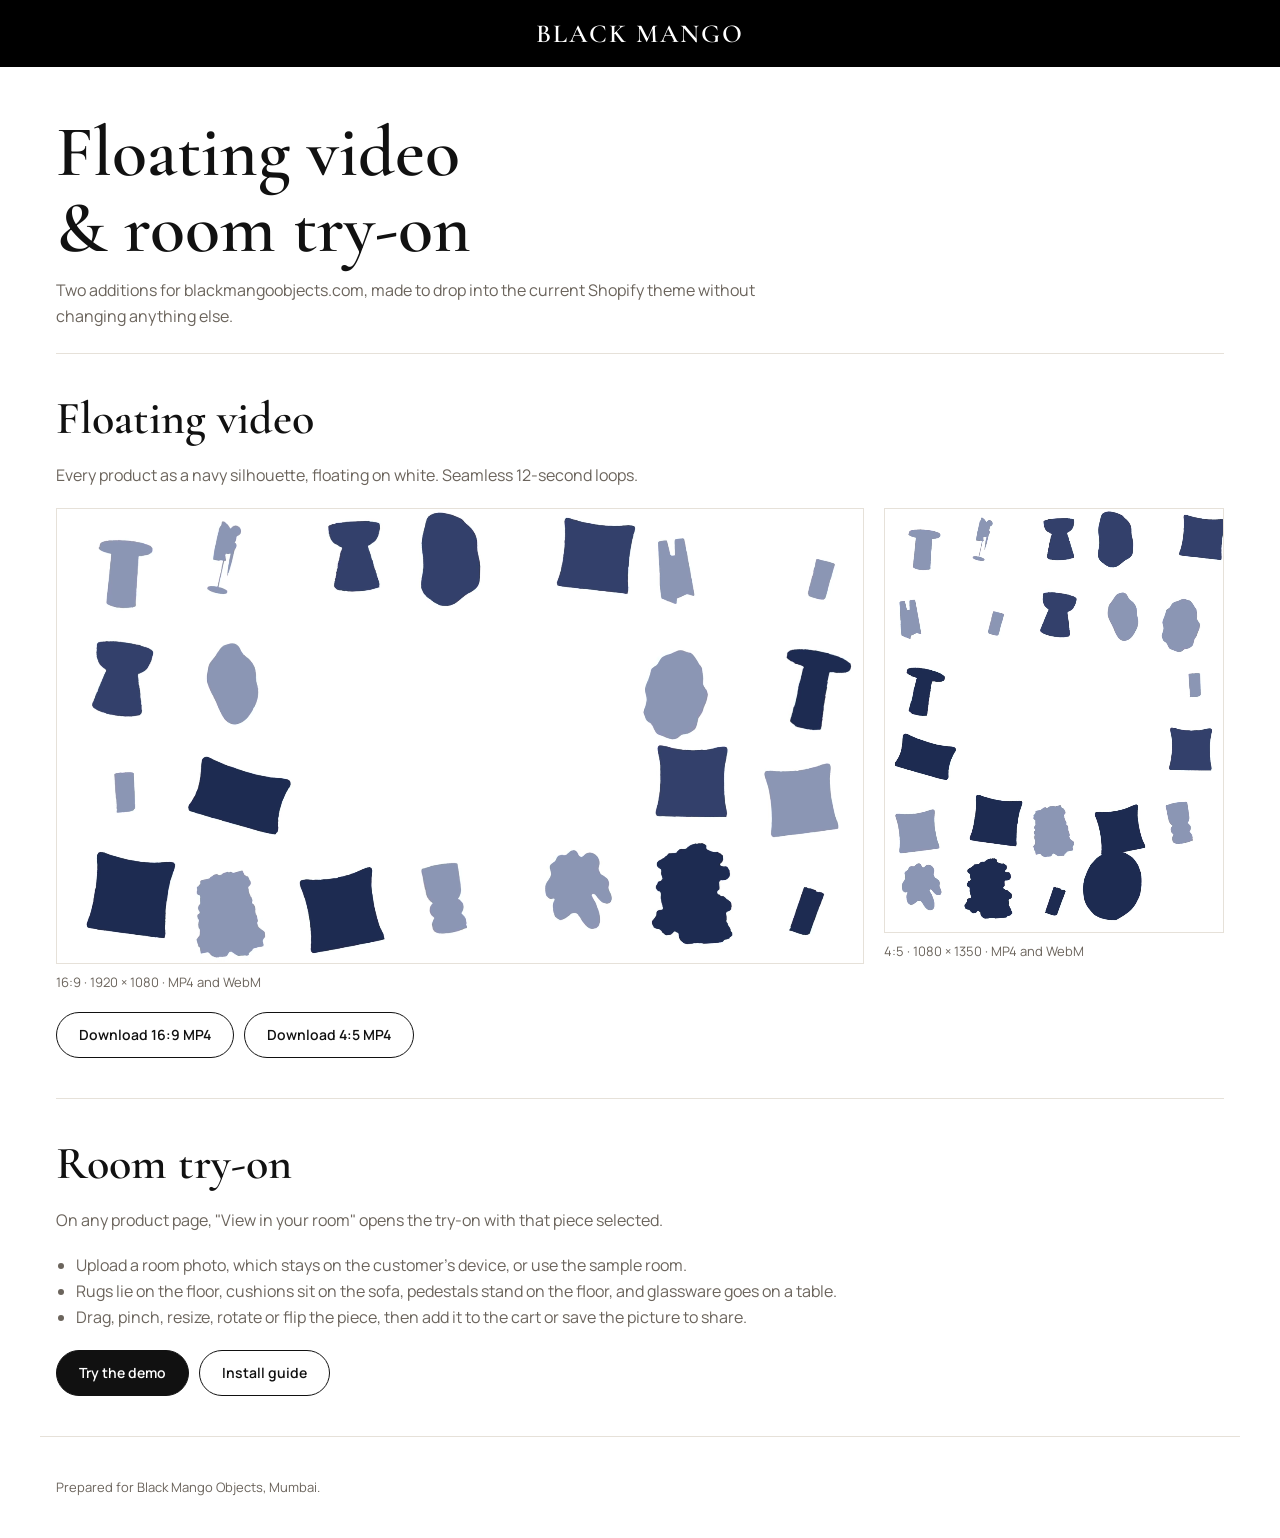
==== commit fdacf9cd: "Add floating videos and Shopify room try-on section Narrows the project to what the client asked for" ====
--- a/index.html
+++ b/index.html
@@ -3,1440 +3,84 @@
 <head>
 <meta charset="utf-8">
 <meta name="viewport" content="width=device-width, initial-scale=1, viewport-fit=cover">
-<meta name="description" content="Black Mango: hand-tufted rugs, tufted cushions and sculptural objects from Mumbai.">
-<meta name="theme-color" content="#0C0A08">
-<style>:root{padding-top:env(safe-area-inset-top,0px);padding-bottom:env(safe-area-inset-bottom,0px)}body{margin:0}img{max-width:100%}[hidden]{display:none!important}</style>
-<title>Black Mango</title>
-<meta name="claude:viewport-fit-sides" content="cover">
+<title>Black Mango · Floating Video &amp; Room Try-On</title>
+<meta name="description" content="The floating product video and the room try-on for blackmangoobjects.com.">
 <link rel="preconnect" href="https://fonts.googleapis.com">
-<link rel="preconnect" href="https://fonts.gstatic.com" crossorigin>
-<link rel="stylesheet" href="https://fonts.googleapis.com/css2?family=Tilt+Warp&family=Onest:wght@300..800&family=Martian+Mono:wdth,wght@75..112.5,300..700&family=Syne:wght@500..800&family=Hanken+Grotesk:wght@300..800&family=Shrikhand&family=Funnel+Display:wght@300..800&family=Funnel+Sans:wght@300..800&family=Geist+Mono:wght@400..600&display=swap">
+<link rel="stylesheet" href="https://fonts.googleapis.com/css2?family=Cormorant+Garamond:wght@500;600&family=Manrope:wght@400;600&display=swap">
 <style>
-/* Layout: one dark gallery world; products are the only colour. Full-bleed bands, 1360px content rail, cream "plinths" hold products. */
-:root{
-  --ink:#0C0A08; --ink-2:#15120F; --ink-3:#1F1B17; --line:#2E2822;
-  --cream:#EEE6DA; --cream-2:#E2D8C9; --fg:#F2EBDF; --muted:#A99E90; --dim:#7F766B;
-  --mango:#FF7A1A; --mango-hi:#FF9440; --mango-ink:#A84300; --navy:#1C2B52; --navy-far:#8E98B8; --white:#FFFFFF;
-  --f-display:'Tilt Warp','Arial Rounded MT Bold',system-ui,sans-serif; --f-body:'Onest',system-ui,sans-serif; --f-mono:'Martian Mono',ui-monospace,monospace;
-  --d-weight:400; --d-track:-0.02em; --d-stretch:100%;
-  --rail:1360px; --gut:max(16px, env(safe-area-inset-left, 0px)); --gut-r:max(16px, env(safe-area-inset-right, 0px));
-  --ease:cubic-bezier(.2,.8,.2,1); --ease-io:cubic-bezier(.76,0,.24,1);
-  color-scheme:dark;
-}
-:root[data-type="studio"]{--f-display:'Syne',system-ui,sans-serif;--f-body:'Hanken Grotesk',system-ui,sans-serif;--f-mono:'Martian Mono',ui-monospace,monospace;--d-weight:800;--d-track:-0.035em}
-:root[data-type="heritage"]{--f-display:'Shrikhand',Georgia,serif;--f-body:'Hanken Grotesk',system-ui,sans-serif;--f-mono:'Martian Mono',ui-monospace,monospace;--d-weight:400;--d-track:-0.01em}
-:root[data-type="gallery"]{--f-display:'Funnel Display',system-ui,sans-serif;--f-body:'Funnel Sans',system-ui,sans-serif;--f-mono:'Geist Mono',ui-monospace,monospace;--d-weight:700;--d-track:-0.035em}
-
+:root{--ink:#111;--muted:#6b645c;--line:#e6e1d9;--navy:#1C2B52}
 *{box-sizing:border-box}
-html{scroll-behavior:auto;overflow-x:clip}
-.mq-wrap{overflow:hidden;padding-block:26px;margin-block:-26px;position:relative;z-index:6}
-.logo b{white-space:nowrap}
-@media (max-width:760px){
-  .logo b{font-size:18px}
-  .cats .cat{min-height:340px}
-  .cats .cat img{width:46%;right:-6%;bottom:-8%}
-  .cats .cat img.ph{width:38%}
-  .hero{padding-bottom:120px}
-  .facts{bottom:20px;font-size:10px;gap:6px 14px}
-  .fl{opacity:.85}
-}
-body{background:var(--ink);color:var(--fg);font:400 16px/1.6 var(--f-body);-webkit-font-smoothing:antialiased;overflow-x:hidden}
-body.locked{overflow:hidden}
-body::before{content:"";position:fixed;inset:0 0 auto;height:env(safe-area-inset-top,0px);z-index:60;background:var(--ink)}
-a{color:inherit;text-decoration:none}
-button{font:inherit;color:inherit}
-img{max-width:100%;display:block}
-::selection{background:var(--mango);color:var(--ink)}
-:focus-visible{outline:2px solid var(--mango);outline-offset:3px;border-radius:6px}
-.d{font-family:var(--f-display);font-weight:var(--d-weight);letter-spacing:var(--d-track);line-height:.92;text-wrap:balance}
-.m{font-family:var(--f-mono);font-size:12px;letter-spacing:.06em;text-transform:uppercase;font-weight:500}
-.or{color:var(--mango)}
-.rail{max-width:var(--rail);margin:0 auto;padding-left:var(--gut);padding-right:var(--gut-r)}
-@media (min-width:760px){.rail{padding-left:max(40px, env(safe-area-inset-left,0px));padding-right:max(40px, env(safe-area-inset-right,0px))}}
-.sr{position:absolute;width:1px;height:1px;overflow:hidden;clip:rect(0 0 0 0);white-space:nowrap}
-
-/* ---------- buttons ---------- */
-.btn{display:inline-flex;align-items:center;justify-content:center;gap:10px;min-height:54px;padding:0 28px;border-radius:999px;border:0;cursor:pointer;font:600 15px/1 var(--f-body);letter-spacing:.01em;transition:background .25s,color .25s,box-shadow .25s;will-change:transform;white-space:nowrap}
-.btn-mango{background:var(--mango);color:var(--ink)}
-.btn-mango:hover{background:var(--mango-hi)}
-.btn-line{background:transparent;color:var(--fg);box-shadow:inset 0 0 0 1.5px #4A433C}
-.btn-line:hover{box-shadow:inset 0 0 0 1.5px var(--mango);color:var(--mango)}
-.btn-ink{background:var(--ink);color:var(--fg)}
-.btn-ink:hover{background:#000;color:var(--mango)}
-.btn svg{flex:none}
-.link{font-weight:600;border-bottom:1.5px solid var(--mango);padding-bottom:3px}
-.link:hover{color:var(--mango)}
-.chip{min-height:44px;padding:0 18px;border-radius:999px;border:1.5px solid #3E3730;background:transparent;cursor:pointer;font:500 14px var(--f-body);color:var(--fg);transition:all .2s;display:inline-flex;align-items:center;gap:8px}
-.chip:hover{border-color:var(--mango)}
-.chip[aria-pressed="true"]{background:var(--fg);color:var(--ink);border-color:var(--fg)}
-.chip .n{font-family:var(--f-mono);font-size:11px;opacity:.6}
-
-/* ---------- header ---------- */
-.hdr{position:sticky;top:env(safe-area-inset-top,0px);z-index:40;transition:background .35s,backdrop-filter .35s,border-color .35s;border-bottom:1px solid transparent}
-.hdr.solid{background:rgba(12,10,8,.82);backdrop-filter:blur(14px);-webkit-backdrop-filter:blur(14px);border-color:var(--line)}
-.hdr-in{display:flex;align-items:center;justify-content:space-between;gap:20px;height:76px}
-.logo{display:flex;align-items:center;gap:10px}
-.logo b{font-family:var(--f-display);font-weight:var(--d-weight);font-size:21px;letter-spacing:var(--d-track)}
-.nav{display:flex;gap:26px;align-items:center}
-.nav a{font-size:14px;font-weight:500;color:#CFC5B8;position:relative;padding:6px 0}
-.nav a::after{content:"";position:absolute;left:0;right:0;bottom:0;height:1.5px;background:var(--mango);transform:scaleX(0);transform-origin:right;transition:transform .35s var(--ease)}
-.nav a:hover,.nav a[aria-current="page"]{color:var(--fg)}
-.nav a:hover::after,.nav a[aria-current="page"]::after{transform:scaleX(1);transform-origin:left}
-.nav a.try{color:var(--mango)}
-.ico{display:inline-flex;align-items:center;justify-content:center;width:44px;height:44px;border-radius:999px;border:0;background:transparent;cursor:pointer;position:relative;color:var(--fg)}
-.ico:hover{color:var(--mango)}
-.badge{position:absolute;top:5px;right:3px;min-width:17px;height:17px;padding:0 4px;border-radius:99px;background:var(--mango);color:var(--ink);font:700 10px/17px var(--f-body);text-align:center}
-.badge[data-n="0"]{display:none}
-.menu-btn{display:none}
-@media (max-width:1080px){.nav{display:none}.menu-btn{display:inline-flex}}
-
-/* mobile menu */
-.mm{position:fixed;inset:0;z-index:70;background:var(--mango);color:var(--ink);padding:calc(env(safe-area-inset-top,0px) + 24px) var(--gut-r) calc(env(safe-area-inset-bottom,0px) + 24px) var(--gut);display:flex;flex-direction:column;gap:28px;clip-path:circle(0% at calc(100% - 40px) 40px);transition:clip-path .7s var(--ease-io);pointer-events:none}
-.mm.open{clip-path:circle(150% at calc(100% - 40px) 40px);pointer-events:auto}
-.mm nav{display:flex;flex-direction:column;gap:4px}
-.mm nav a{font-family:var(--f-display);font-weight:var(--d-weight);letter-spacing:var(--d-track);font-size:clamp(40px,11vw,72px);line-height:1.02}
-.mm .ico{color:var(--ink)}
-
-/* bottom nav (phones) + whatsapp */
-.bn{display:none}
-@media (max-width:760px){
-  .bn{display:grid;grid-template-columns:repeat(4,minmax(0,1fr));position:fixed;left:0;right:0;bottom:0;z-index:45;background:rgba(12,10,8,.94);backdrop-filter:blur(12px);-webkit-backdrop-filter:blur(12px);border-top:1px solid var(--line);padding:6px var(--gut-r) calc(env(safe-area-inset-bottom,0px) + 6px) var(--gut)}
-  .bn button{display:flex;flex-direction:column;align-items:center;gap:2px;min-height:52px;justify-content:center;border:0;background:none;font-size:11px;color:#CFC5B8;cursor:pointer;position:relative}
-  .bn button[aria-current="page"]{color:var(--mango)}
-  body{padding-bottom:72px}
-}
-.wa{position:fixed;right:max(20px, env(safe-area-inset-right,0px));bottom:calc(env(safe-area-inset-bottom,0px) + 20px);z-index:44;width:56px;height:56px;border-radius:50%;background:var(--fg);color:var(--ink);display:flex;align-items:center;justify-content:center;box-shadow:0 12px 30px rgba(0,0,0,.4);transition:transform .3s var(--ease)}
-.wa:hover{transform:scale(1.08) rotate(-8deg);color:var(--ink);background:var(--mango)}
-@media (max-width:760px){.wa{bottom:calc(env(safe-area-inset-bottom,0px) + 84px);width:50px;height:50px}}
-
-/* ---------- intro ---------- */
-#intro{position:fixed;inset:0;z-index:100;display:flex;align-items:center;justify-content:center;pointer-events:auto}
-#intro .curtain{position:absolute;inset:0;background:var(--ink)}
-#intro .flood{position:absolute;left:50%;top:50%;width:120px;height:128px;margin:-64px 0 0 -60px;transform:scale(0);border-radius:50%;background:var(--mango)}
-#intro .istage{position:relative;display:flex;flex-direction:column;align-items:center;gap:26px;text-align:center;padding:0 16px}
-#intro .mango{overflow:visible;transform-origin:50% 90%}
-#intro .mango .skin{stroke-dasharray:520;stroke-dashoffset:520;fill-opacity:0}
-#intro .mango .flesh{transform:scale(0);transform-origin:72px 92px}
-#intro .mango .shine,#intro .mango .cutl{opacity:0}
-#intro .mango .leaf{opacity:0;transform-origin:68px 9px;transform:scale(0) rotate(-40deg)}
-#intro .word{display:flex;gap:.22em;font-size:clamp(52px,11vw,150px);line-height:.95}
-#intro .word span{display:inline-block;overflow:hidden;padding:0 .01em .08em}
-#intro .word i{display:inline-block;font-style:normal;transform:translateY(110%)}
-#intro .tag{font-family:var(--f-mono);font-size:12px;letter-spacing:.08em;text-transform:uppercase;color:var(--muted);opacity:0}
-#intro .count{position:absolute;left:var(--gut);bottom:calc(env(safe-area-inset-bottom,0px) + 28px);font-family:var(--f-mono);font-size:13px;color:var(--muted)}
-#intro .bar{position:absolute;left:0;right:0;bottom:0;height:3px;background:var(--mango);transform:scaleX(0);transform-origin:left}
-#intro .skip{position:absolute;right:var(--gut-r);bottom:calc(env(safe-area-inset-bottom,0px) + 18px);min-height:44px;padding:0 16px;border-radius:99px;border:1.5px solid #3E3730;background:transparent;color:var(--muted);cursor:pointer;font-family:var(--f-mono);font-size:11px;letter-spacing:.06em;text-transform:uppercase}
-#intro .skip:hover{color:var(--fg);border-color:var(--mango)}
-#intro.play .mango .skin{animation:draw 1s var(--ease) .1s forwards, fillin .4s ease .9s forwards}
-#intro.play .mango .shine{animation:fadein .4s ease 1.1s forwards}
-#intro.play .mango .leaf{animation:leaf .6s cubic-bezier(.3,1.6,.5,1) 1s forwards}
-#intro.play .mango .cutl{animation:fadein .2s ease 1.9s forwards}
-#intro.play .mango .flesh{animation:flesh .55s cubic-bezier(.3,1.5,.5,1) 2s forwards}
-#intro.play .mango{animation:bounce 1.2s var(--ease) .2s both, squeeze .7s var(--ease) 1.55s}
-@keyframes fillin{to{fill-opacity:1}}
-@keyframes flesh{to{transform:none}}
-@keyframes squeeze{0%{transform:none}35%{transform:scale(1.22,.74)}65%{transform:scale(.9,1.12)}100%{transform:none}}
-#intro.play .word i{animation:rise .9s var(--ease) forwards;animation-delay:calc(1.05s + var(--i) * 45ms)}
-#intro.play .tag{animation:fadein .6s ease 1.7s forwards}
-#intro.play .bar{animation:bar 2.3s cubic-bezier(.6,0,.2,1) .1s forwards}
-#intro.out .istage,#intro.out .count,#intro.out .skip{transition:opacity .3s;opacity:0}
-#intro.out .flood{transition:transform .8s var(--ease-io);transform:scale(30)}
-#intro.out .curtain{transition:opacity .01s .5s;opacity:0}
-#intro.gone{transition:transform .9s var(--ease-io), border-radius .9s var(--ease-io);transform:translateY(-105%);border-radius:0 0 50% 50%/0 0 12% 12%;overflow:hidden;pointer-events:none}
-#intro.gone .flood{transform:scale(30)}
-@keyframes draw{to{stroke-dashoffset:0}}
-@keyframes fadein{to{opacity:1}}
-@keyframes leaf{to{opacity:1;transform:none}}
-@keyframes bounce{0%{transform:translateY(-30px) scale(.7)}55%{transform:translateY(0) scale(1.06)}100%{transform:none}}
-@keyframes rise{to{transform:none}}
-@keyframes bar{to{transform:scaleX(1)}}
-
-/* ---------- page transition ---------- */
-#wipe{position:fixed;inset:0;z-index:90;background:var(--mango);transform:translateY(100%);pointer-events:none;display:flex;align-items:center;justify-content:center}
-#wipe.in{transition:transform .5s var(--ease-io);transform:none}
-#wipe.out{transition:transform .55s var(--ease-io);transform:translateY(-100%)}
-#wipe svg{transform:scale(.8);opacity:.9}
-
-/* ---------- cursor ---------- */
-.cur,.cur-ring{position:fixed;left:0;top:0;z-index:95;pointer-events:none;border-radius:50%;opacity:0;transition:opacity .3s}
-.cur{width:8px;height:8px;margin:-4px 0 0 -4px;background:var(--mango)}
-.cur-ring{width:40px;height:40px;margin:-20px 0 0 -20px;border:1.5px solid rgba(255,122,26,.6);display:flex;align-items:center;justify-content:center;font:600 11px var(--f-mono);letter-spacing:.04em;text-transform:uppercase;color:var(--ink);transition:width .35s var(--ease),height .35s var(--ease),margin .35s var(--ease),background .35s,border-color .35s,opacity .3s}
-.cur-ring span{opacity:0;transition:opacity .2s}
-.cur-ring.big{width:92px;height:92px;margin:-46px 0 0 -46px;background:var(--mango);border-color:var(--mango)}
-.cur-ring.big span{opacity:1}
-@media (pointer:fine){.has-cur .cur,.has-cur .cur-ring{opacity:1}}
-
-/* ---------- reveal ---------- */
-.rv-wait{opacity:0;transform:translateY(46px)}
-.rv-wait.in{opacity:1;transform:none;transition:opacity .9s var(--ease),transform 1.1s var(--ease);transition-delay:var(--rd,0s)}
-
-/* ---------- hero ---------- */
-.hero{position:relative;min-height:min(900px, 100svh);display:flex;align-items:center;justify-content:center;padding-block:40px 150px;overflow:hidden;isolation:isolate}
-.fl{position:absolute;z-index:1;will-change:transform}
-.fl img{width:100%;animation:bob var(--dur,8s) ease-in-out var(--ph,0s) infinite;transform:rotate(var(--r,0deg));filter:var(--fx,none)}
-@keyframes bob{0%,100%{transform:translateY(0) rotate(var(--r))}50%{transform:translateY(-22px) rotate(calc(var(--r) + 5deg))}}
-.fl-pop{opacity:0;transform:translateY(80px) scale(.5)}
-.ready .fl-pop{opacity:1;transform:none;transition:opacity .8s var(--ease),transform 1.2s cubic-bezier(.2,.9,.25,1.15);transition-delay:var(--dl,0s)}
-.hero-copy{position:relative;z-index:5;display:flex;flex-direction:column;align-items:center;text-align:center;gap:26px;max-width:1040px}
-.hero h1{margin:0;font-size:clamp(64px,12.5vw,196px)}
-.split{display:block;overflow:hidden;padding-bottom:.06em}
-.split .ch{display:inline-block;transform:translateY(105%) rotate(6deg);transform-origin:left bottom}
-.ready .split .ch{transform:none;transition:transform 1s var(--ease);transition-delay:calc(var(--s,0s) + var(--i) * 32ms)}
-.fade{opacity:0;transform:translateY(16px)}
-.ready .fade{opacity:1;transform:none;transition:opacity .8s ease,transform .8s var(--ease);transition-delay:var(--s,0s)}
-.hero p.lede{margin:0;max-width:520px;font-size:clamp(16px,1.6vw,19px);color:var(--muted);line-height:1.6}
-.facts{position:absolute;left:0;right:0;bottom:34px;z-index:5;display:flex;justify-content:center;flex-wrap:wrap;gap:10px 26px;color:var(--dim)}
-.facts .dot{width:6px;height:6px;border-radius:50%;background:var(--mango);align-self:center}
-
-/* ---------- marquee ---------- */
-.mq{background:var(--mango);color:var(--ink);overflow:hidden;transform:rotate(-2deg);margin:0 -30px;padding-block:20px;position:relative;z-index:6}
-.mq-track{display:flex;width:max-content;animation:mq 30s linear infinite}
-.mq-skew{transition:transform .2s}
-.mq span{display:inline-flex;align-items:center;gap:30px;padding-right:30px;font-size:clamp(30px,4.6vw,64px);white-space:nowrap}
-@keyframes mq{to{transform:translateX(-50%)}}
-
-/* ---------- sections ---------- */
-.sec{padding-block:clamp(90px,12vw,170px)}
-.sec-hd{display:flex;justify-content:space-between;align-items:flex-end;gap:24px;flex-wrap:wrap;margin-bottom:clamp(36px,5vw,64px)}
-.sec-hd h2{margin:0;font-size:clamp(46px,7vw,104px)}
-.sec-hd p{margin:0;max-width:380px;color:var(--muted)}
-.eyebrow{color:var(--mango);margin:0 0 18px}
-
-/* category tiles */
-.cats{display:grid;grid-template-columns:repeat(auto-fit,minmax(min(100%,260px),1fr));gap:18px}
-.cat{position:relative;min-height:440px;border-radius:28px;background:var(--ink-2);overflow:hidden;padding:26px;display:flex;flex-direction:column;justify-content:space-between;cursor:pointer;border:0;text-align:left;transition:background .45s var(--ease),color .45s}
-.cat:hover{background:var(--mango);color:var(--ink)}
-.cat h3{margin:0;font-size:clamp(44px,4.4vw,62px)}
-.cat .top{display:flex;justify-content:space-between;align-items:flex-start;position:relative;z-index:2}
-.cat .arr{width:50px;height:50px;border-radius:50%;border:1.5px solid currentColor;display:flex;align-items:center;justify-content:center;transition:transform .45s var(--ease)}
-.cat:hover .arr{transform:rotate(45deg)}
-.cat .bot{position:relative;z-index:2}
-.cat .bot p{margin:4px 0 0;opacity:.75;font-size:15px}
-.cat img{position:absolute;right:-8%;bottom:-10%;width:70%;transition:transform .8s var(--ease)}
-.cat img.ph{border-radius:22px;width:56%;right:-4%;bottom:-6%}
-.cat:hover img{transform:rotate(-9deg) scale(1.08) translateY(-14px)}
-
-/* rug rail */
-.rail-x{display:flex;gap:22px;overflow-x:auto;scroll-snap-type:x mandatory;padding-bottom:20px;cursor:grab;scrollbar-width:thin;scrollbar-color:var(--mango) var(--ink-3)}
-.rail-x.drag{cursor:grabbing;scroll-snap-type:none}
-.rail-x::-webkit-scrollbar{height:6px}.rail-x::-webkit-scrollbar-thumb{background:var(--mango);border-radius:9px}.rail-x::-webkit-scrollbar-track{background:var(--ink-3)}
-.rug-card{flex:0 0 clamp(260px,30vw,400px);scroll-snap-align:start;display:flex;flex-direction:column;gap:16px;border:0;background:none;text-align:left;cursor:pointer;padding:0;color:var(--fg)}
-.rug-card .st{aspect-ratio:4/5;border-radius:26px;background:var(--ink-2);display:flex;align-items:center;justify-content:center;overflow:hidden;transition:background .4s}
-.rug-card .st img{width:72%;max-height:84%;object-fit:contain;transition:transform .9s var(--ease);filter:drop-shadow(0 30px 30px rgba(0,0,0,.4))}
-.rug-card:hover .st{background:var(--ink-3)}
-.rug-card:hover .st img{transform:rotate(-14deg) scale(1.06)}
-.rug-card .row{display:flex;justify-content:space-between;gap:12px;align-items:baseline}
-.rug-card b{font-family:var(--f-display);font-weight:var(--d-weight);letter-spacing:var(--d-track);font-size:26px;line-height:1}
-
-/* spotlight */
-.spot{display:flex;flex-wrap:wrap;gap:clamp(40px,6vw,80px);align-items:center}
-.spot-vis{flex:1 1 420px;position:relative;display:flex;align-items:center;justify-content:center;min-height:min(600px,110vw);max-width:100%}
-.spot-vis .ring{position:absolute;width:88%;aspect-ratio:1;border-radius:50%;border:1.5px dashed #3A332D;animation:spin 70s linear infinite}
-.spot-vis .disc{position:absolute;width:66%;aspect-ratio:1;border-radius:50%;background:var(--ink-2)}
-.spot-vis img{position:relative;width:60%;animation:spin 46s linear infinite;filter:drop-shadow(0 40px 40px rgba(0,0,0,.5))}
-.spot-vis .tag{position:absolute;top:6%;right:4%;padding:10px 16px;border-radius:99px;background:var(--mango);color:var(--ink);font-weight:700;font-size:13px;transform:rotate(8deg)}
-@keyframes spin{to{transform:rotate(360deg)}}
-.spot-copy{flex:1 1 380px;min-width:0;display:flex;flex-direction:column;gap:24px}
-.spot-copy h2{margin:0;font-size:clamp(50px,7vw,104px)}
-.spot-copy p{margin:0;color:var(--muted);max-width:480px;font-size:17px}
-.price{font-family:var(--f-display);font-weight:var(--d-weight);letter-spacing:var(--d-track);font-size:40px;line-height:1}
-.ticks{display:flex;flex-wrap:wrap;gap:10px 26px;padding-top:20px;border-top:1px solid var(--line);color:var(--dim)}
-
-/* silhouette band (white) */
-.sil{position:relative;background:var(--white);color:var(--navy);overflow:hidden;min-height:760px;display:flex;align-items:center;justify-content:center;isolation:isolate}
-.sil .s{position:absolute;background:var(--navy);-webkit-mask-size:contain;mask-size:contain;-webkit-mask-repeat:no-repeat;mask-repeat:no-repeat;-webkit-mask-position:center;mask-position:center;will-change:transform}
-.sil .copy{position:relative;z-index:3;text-align:center;max-width:760px;padding:40px var(--gut-r) 40px var(--gut);display:flex;flex-direction:column;align-items:center;gap:20px}
-.sil .copy::before{content:"";position:absolute;inset:-60px -40px;z-index:-1;background:radial-gradient(closest-side,rgba(255,255,255,.95),rgba(255,255,255,0))}
-.sil h2{margin:0;font-size:clamp(46px,7vw,100px)}
-.sil p{margin:0;color:#4A5578;max-width:460px}
-.sil .m{color:var(--navy)}
-
-/* product cards */
-.grid{display:grid;grid-template-columns:repeat(auto-fill,minmax(min(100%,250px),1fr));gap:40px 22px}
-.card{display:flex;flex-direction:column;gap:14px;position:relative}
-.card .pl{position:relative;aspect-ratio:4/5;border-radius:22px;background:var(--cream);overflow:hidden;display:flex;align-items:center;justify-content:center;transform-style:preserve-3d;transition:transform .5s var(--ease)}
-.card .pl img{transition:transform .8s var(--ease)}
-.card .pl img.cut{width:76%;height:76%;object-fit:contain}
-.card .pl img.ph{width:100%;height:100%;object-fit:cover}
-.card:hover .pl img{transform:scale(1.07) rotate(-2deg)}
-.card .open{position:absolute;inset:0;z-index:1;border:0;background:none;cursor:pointer;border-radius:22px}
-.card .heart{position:absolute;top:12px;right:12px;z-index:2;width:44px;height:44px;border-radius:50%;border:0;background:rgba(12,10,8,.86);color:var(--fg);display:flex;align-items:center;justify-content:center;cursor:pointer;transition:transform .3s var(--ease)}
-.card .heart:hover{transform:scale(1.1)}
-.card .heart[aria-pressed="true"] svg{fill:var(--mango);stroke:var(--mango)}
-.card .lbl{position:absolute;top:14px;left:14px;z-index:2;padding:7px 12px;border-radius:99px;background:var(--ink);color:var(--fg);font-family:var(--f-mono);font-size:10.5px;letter-spacing:.06em;text-transform:uppercase}
-.card .lbl.so{background:#5B524A}
-.card .quick{position:absolute;left:12px;right:12px;bottom:12px;z-index:2;transform:translateY(130%);transition:transform .45s var(--ease)}
-.card:hover .quick,.card:focus-within .quick{transform:none}
-.card .quick .btn{width:100%;min-height:48px}
-.card .meta{display:flex;justify-content:space-between;gap:12px;align-items:baseline}
-.card .meta b{font-weight:600;font-size:17px}
-.card .meta span{color:var(--muted);white-space:nowrap;font-variant-numeric:tabular-nums}
-.card .sub{margin-top:-10px;color:var(--dim);font-size:13px}
-.card.sold .pl img{filter:grayscale(.6) opacity(.75)}
-@media (hover:none){.card .quick{display:none}}
-
-/* try-on teaser + scene */
-.cream{background:var(--cream);color:var(--ink)}
-.cream .muted{color:#5A5149}
-.split2{display:flex;flex-wrap:wrap;gap:clamp(40px,6vw,80px);align-items:center}
-.split2>*{min-width:0}
-.scene{position:relative;aspect-ratio:4/3;width:100%;border-radius:28px;overflow:hidden;background:#2B2622;perspective:900px;touch-action:none;user-select:none}
-.scene .wall{position:absolute;left:0;right:0;top:0;height:57%;background:#3B342E}
-.scene .skirt{position:absolute;left:0;right:0;top:57%;height:1.6%;background:#26201B}
-.scene .floor{position:absolute;left:0;right:0;top:58.6%;bottom:0;background:#8C7764}
-.scene .win{position:absolute;left:9%;top:12%;width:18%;height:32%;border:7px solid #26201B;background:#5C534A}
-.scene .win::after{content:"";position:absolute;left:50%;top:0;bottom:0;width:5px;margin-left:-2.5px;background:#26201B}
-.scene .sofa-b{position:absolute;left:31%;top:33%;width:45%;height:23%;border-radius:24px 24px 8px 8px;background:#161412}
-.scene .sofa-s{position:absolute;left:28%;top:42%;width:51%;height:15%;border-radius:14px;background:#201C18}
-.scene .plant{position:absolute;left:84%;top:40%;width:6%;height:19%;border-radius:40% 40% 8px 8px;background:#4F5A3A}
-.scene .tbl-top{position:absolute;left:10%;top:62.5%;width:15%;height:2.2%;border-radius:4px;background:#1A1714}
-.scene .tbl-leg{position:absolute;left:16.6%;top:64.5%;width:1.8%;height:17%;background:#1A1714}
-.scene .photo{position:absolute;inset:0;width:100%;height:100%;object-fit:cover}
-.story .big-m svg{width:100%;height:auto}
-.tcats{display:flex;gap:8px;flex-wrap:wrap}
-.scene .rug{position:absolute;transform-origin:center;filter:drop-shadow(0 26px 18px rgba(0,0,0,.4));cursor:move;transition:opacity .3s}
-.scene .ping{position:absolute;width:46px;height:46px;margin:-23px 0 0 -23px;border-radius:50%;border:2px solid var(--mango);animation:ping 1.6s ease-out infinite;pointer-events:none}
-@keyframes ping{0%{transform:scale(.5);opacity:1}100%{transform:scale(2.2);opacity:0}}
-.scene .hint{position:absolute;top:14px;left:14px;padding:9px 14px;border-radius:99px;background:rgba(12,10,8,.84);color:var(--fg);font-size:13px;font-weight:600;pointer-events:none}
-.thumbs{display:flex;gap:10px;flex-wrap:wrap}
-.thumb{width:70px;height:70px;border-radius:16px;border:0;padding:8px;background:var(--ink-3);cursor:pointer;display:flex;align-items:center;justify-content:center;outline:2px solid transparent;outline-offset:2px;transition:outline-color .2s,transform .25s var(--ease)}
-.thumb:hover{transform:translateY(-3px)}
-.thumb[aria-pressed="true"]{outline-color:var(--mango)}
-.cream .thumb{background:#DCD1C1}
-.cream .thumb[aria-pressed="true"]{outline-color:var(--ink)}
-.thumb img{max-width:100%;max-height:100%}
-.steps{list-style:none;margin:0;padding:0;display:flex;flex-direction:column;gap:12px}
-.steps li{display:flex;gap:16px;align-items:center;font-weight:600;font-size:17px}
-.steps .n{width:40px;height:40px;flex:none;border-radius:50%;background:var(--ink);color:var(--mango);display:flex;align-items:center;justify-content:center;font-family:var(--f-mono);font-size:13px}
-
-/* process */
-.proc{display:grid;grid-template-columns:repeat(auto-fit,minmax(min(100%,260px),1fr));gap:18px}
-.proc>div{border:1.5px solid var(--line);border-radius:26px;padding:30px;display:flex;flex-direction:column;gap:16px;min-height:270px;transition:border-color .3s,background .3s}
-.proc>div:hover{border-color:var(--mango);background:var(--ink-2)}
-.proc .k{font-family:var(--f-display);font-weight:var(--d-weight);font-size:68px;line-height:1;color:var(--mango)}
-.proc h3{margin:0;font-size:26px;font-weight:600;letter-spacing:-.01em}
-.proc p{margin:0;color:var(--muted);font-size:15px}
-
-/* story */
-.story{position:relative;overflow:hidden;border-top:1px solid var(--line)}
-.story .big-m{position:absolute;right:-12%;top:8%;width:min(640px,70vw);will-change:transform;opacity:.95}
-.story h2{margin:0;font-size:clamp(54px,9vw,140px);max-width:1050px;position:relative}
-.story p{position:relative;max-width:520px;color:var(--muted);font-size:18px;margin:0}
-
-/* originals band */
-.orig{background:var(--ink-2);border-radius:32px;padding:clamp(28px,5vw,64px);display:flex;flex-wrap:wrap;gap:30px;align-items:center;justify-content:space-between;overflow:hidden;position:relative}
-.orig h2{margin:0;font-size:clamp(40px,5.5vw,76px)}
-.form-row{display:flex;gap:10px;flex-wrap:wrap}
-.inp{flex:1 1 220px;min-height:54px;padding:0 22px;border-radius:999px;border:1.5px solid #3E3730;background:transparent;color:var(--fg);font:400 15px var(--f-body)}
-.inp::placeholder{color:#8A8176}
-.inp:focus{border-color:var(--mango);outline:none}
-
-/* footer */
-.ft{background:#070605;padding-block:90px calc(40px + env(safe-area-inset-bottom,0px));margin-top:0}
-.ft-top{display:flex;flex-wrap:wrap;gap:48px;justify-content:space-between}
-.ft h3{margin:0 0 18px;font-size:clamp(34px,4vw,48px)}
-.ft-cols{display:flex;gap:56px;flex-wrap:wrap}
-.ft-cols div{display:flex;flex-direction:column;gap:12px;font-size:15px}
-.ft-cols a:hover,.ft-cols button:hover{color:var(--mango)}
-.ft-cols button{background:none;border:0;padding:0;text-align:left;cursor:pointer}
-.ft-cols .m{color:var(--dim);margin-bottom:4px}
-.ft-word{font-family:var(--f-display);font-weight:var(--d-weight);letter-spacing:var(--d-track);font-size:clamp(56px,14.5vw,230px);line-height:.85;color:var(--fg);margin:70px 0 40px;white-space:nowrap;overflow:hidden}
-.ft-bot{display:flex;justify-content:space-between;gap:16px;flex-wrap:wrap;color:var(--dim);font-size:13px}
-.ft-bot button{background:none;border:0;color:var(--mango);cursor:pointer;padding:0;font-size:13px}
-.typepick{display:flex;gap:8px;flex-wrap:wrap;align-items:center}
-
-/* ---------- page heads ---------- */
-.ph{padding-block:clamp(40px,6vw,80px) clamp(30px,4vw,50px)}
-.ph h1{margin:0;font-size:clamp(58px,10vw,160px)}
-.crumb{display:flex;gap:10px;color:var(--dim);font-size:14px;margin-bottom:24px;flex-wrap:wrap}
-.crumb button{background:none;border:0;padding:0;color:var(--dim);cursor:pointer}
-.crumb button:hover{color:var(--mango)}
-
-/* shop toolbar */
-.tools{display:flex;flex-wrap:wrap;gap:14px;justify-content:space-between;align-items:center;margin-bottom:40px;padding-bottom:24px;border-bottom:1px solid var(--line)}
-.tools .chips{display:flex;gap:8px;flex-wrap:wrap}
-.sel{min-height:44px;padding:0 40px 0 16px;border-radius:999px;border:1.5px solid #3E3730;background:var(--ink) url("data:image/svg+xml,%3Csvg xmlns='http://www.w3.org/2000/svg' width='12' height='8' fill='none' stroke='%23F2EBDF' stroke-width='1.6'%3E%3Cpath d='M1 1l5 5 5-5'/%3E%3C/svg%3E") no-repeat right 16px center;appearance:none;color:var(--fg);font:500 14px var(--f-body);cursor:pointer}
-.tog{display:inline-flex;align-items:center;gap:10px;cursor:pointer;font-size:14px;min-height:44px}
-.tog input{appearance:none;width:42px;height:24px;border-radius:99px;background:#3E3730;position:relative;cursor:pointer;transition:background .25s;margin:0}
-.tog input::after{content:"";position:absolute;top:3px;left:3px;width:18px;height:18px;border-radius:50%;background:var(--fg);transition:transform .25s var(--ease)}
-.tog input:checked{background:var(--mango)}
-.tog input:checked::after{transform:translateX(18px)}
-
-/* product page */
-.pdp{display:flex;flex-wrap:wrap;gap:clamp(36px,5vw,64px);align-items:flex-start;padding-bottom:110px}
-.pdp-g{flex:1.2 1 520px;min-width:0;display:flex;flex-direction:column;gap:14px;position:sticky;top:96px}
-@media (max-width:1000px){.pdp-g{position:static}}
-.stage{position:relative;aspect-ratio:1;border-radius:30px;background:var(--ink-2);overflow:hidden;display:flex;align-items:center;justify-content:center;max-width:100%}
-.stage.photo{background:var(--cream)}
-.stage .main{width:66%;filter:drop-shadow(0 40px 40px rgba(0,0,0,.45));transition:transform .2s}
-.stage .main.ph{width:100%;height:100%;object-fit:cover;filter:none}
-.stage .zoom{position:absolute;inset:0;background-repeat:no-repeat;opacity:0;transition:opacity .25s;pointer-events:none}
-.stage.zooming .zoom{opacity:1}
-.stage .tagl{position:absolute;top:18px;left:18px;padding:9px 14px;border-radius:99px;background:var(--mango);color:var(--ink);font-weight:700;font-size:13px}
-.stage .room{position:absolute;right:16px;bottom:16px}
-.stage .scale-p{position:absolute;bottom:14%;left:12%;width:8%;height:56%;display:flex;flex-direction:column;align-items:center;gap:4px}
-.stage .scale-p i{width:62%;aspect-ratio:1;border-radius:50%;background:#4A433C}
-.stage .scale-p b{flex:1;width:100%;border-radius:22px 22px 4px 4px;background:#4A433C}
-.pdp-i{flex:1 1 380px;min-width:0;display:flex;flex-direction:column;gap:26px}
-.pdp-i h1{margin:0;font-size:clamp(52px,6vw,92px)}
-.opts{display:flex;gap:10px;flex-wrap:wrap}
-.opt{display:flex;flex-direction:column;align-items:flex-start;gap:4px;min-width:150px;padding:14px 18px;border-radius:18px;border:1.5px solid #3E3730;background:transparent;cursor:pointer;text-align:left;color:var(--fg);transition:border-color .2s,background .2s}
-.opt:hover{border-color:#6B6158}
-.opt[aria-pressed="true"]{border-color:var(--mango);background:var(--ink-2)}
-.opt b{font-size:17px}.opt span{font-size:13px;color:var(--muted);font-variant-numeric:tabular-nums}
-.opt.dash{border-style:dashed}
-.qty{display:flex;align-items:center;border-radius:99px;box-shadow:inset 0 0 0 1.5px #4A433C}
-.qty button{width:52px;height:54px;border:0;background:none;cursor:pointer;font-size:22px}
-.qty output{min-width:26px;text-align:center;font-weight:700;font-variant-numeric:tabular-nums}
-.trust{display:grid;grid-template-columns:repeat(3,minmax(0,1fr));gap:10px}
-@media (max-width:480px){.trust{grid-template-columns:1fr}}
-.trust div{padding:16px;border-radius:18px;background:var(--ink-2);font-size:13px;color:var(--muted)}
-.trust b{display:block;color:var(--fg);font-size:15px;margin-bottom:2px}
-.acc{border-bottom:1px solid var(--line)}
-.acc button{width:100%;min-height:64px;display:flex;justify-content:space-between;align-items:center;border:0;border-top:1px solid var(--line);background:none;cursor:pointer;font-weight:600;font-size:17px;text-align:left;padding:0}
-.acc button:hover{color:var(--mango)}
-.acc .pm{font-size:24px;color:var(--mango);font-weight:300;transition:transform .3s var(--ease)}
-.acc button[aria-expanded="true"] .pm{transform:rotate(45deg)}
-.acc .body{display:grid;grid-template-rows:0fr;transition:grid-template-rows .4s var(--ease)}
-.acc .body>div{overflow:hidden}
-.acc .body.open{grid-template-rows:1fr}
-.acc ul{margin:0 0 22px;padding-left:18px;color:var(--muted)}
-.acc p{margin:0 0 22px;color:var(--muted)}
-
-/* custom rugs */
-.form{display:grid;grid-template-columns:repeat(2,minmax(0,1fr));gap:18px}
-@media (max-width:700px){.form{grid-template-columns:1fr}}
-.form .full{grid-column:1/-1}
-.fld{display:flex;flex-direction:column;gap:8px}
-.fld label,.fld legend{font-size:14px;font-weight:600;color:#D8CEC1;padding:0}
-.fld .inp{border-radius:16px}
-.fld textarea.inp{min-height:130px;padding:16px 20px;resize:vertical}
-fieldset.fld{border:0;margin:0;padding:0}
-.dims{display:grid;grid-template-columns:repeat(4,minmax(0,1fr));gap:10px}
-@media (max-width:520px){.dims{grid-template-columns:repeat(2,minmax(0,1fr))}}
-.shape-prev{display:flex;align-items:center;justify-content:center;aspect-ratio:1;border-radius:28px;background:var(--ink-2);position:relative;overflow:hidden}
-.shape-prev svg{width:70%;height:70%;overflow:visible}
-.shape-prev path{transition:d .6s var(--ease)}
-.area{font-family:var(--f-display);font-weight:var(--d-weight);font-size:44px;line-height:1;letter-spacing:var(--d-track)}
-.range{width:100%;accent-color:var(--mango);height:30px}
-.done{border-radius:28px;background:var(--mango);color:var(--ink);padding:clamp(28px,5vw,56px);display:flex;flex-direction:column;gap:16px;align-items:flex-start}
-.done h2{margin:0;font-size:clamp(40px,5vw,72px)}
-
-/* about */
-.quote{font-family:var(--f-display);font-weight:var(--d-weight);letter-spacing:var(--d-track);font-size:clamp(34px,4.6vw,64px);line-height:1.02;margin:0;text-wrap:balance}
-.svc{display:grid;grid-template-columns:repeat(auto-fit,minmax(min(100%,300px),1fr));gap:18px}
-.svc>div{border-radius:26px;padding:30px;background:var(--ink-2);display:flex;flex-direction:column;gap:14px}
-.svc h3{margin:0;font-size:28px;font-weight:600}
-.svc p{margin:0;color:var(--muted)}
-
-/* contact */
-.ch{display:grid;grid-template-columns:repeat(auto-fit,minmax(min(100%,260px),1fr));gap:18px}
-.ch>div{border:1.5px solid var(--line);border-radius:26px;padding:26px;display:flex;flex-direction:column;gap:12px}
-.ch .v{font-size:20px;font-weight:600;user-select:all;word-break:break-word}
-.ch .row{display:flex;gap:10px;flex-wrap:wrap}
-.mini{min-height:44px;padding:0 16px;border-radius:99px;border:1.5px solid #3E3730;background:none;cursor:pointer;font-size:13px;font-weight:600;color:var(--fg);display:inline-flex;align-items:center}
-.mini:hover{border-color:var(--mango);color:var(--mango)}
-
-/* drawers */
-.scrim{position:fixed;inset:0;z-index:80;background:rgba(0,0,0,.55);opacity:0;pointer-events:none;transition:opacity .35s}
-.scrim.on{opacity:1;pointer-events:auto}
-.drawer{position:fixed;top:0;right:0;bottom:0;z-index:81;width:min(460px,100%);background:var(--ink);border-left:1px solid var(--line);transform:translateX(100%);transition:transform .5s var(--ease-io);display:flex;flex-direction:column;padding:calc(env(safe-area-inset-top,0px) + 20px) max(24px, env(safe-area-inset-right,0px)) calc(env(safe-area-inset-bottom,0px) + 20px) 24px}
-.drawer.on{transform:none}
-.drawer h2{margin:0;font-size:40px}
-.drawer .list{flex:1;overflow-y:auto;display:flex;flex-direction:column;gap:14px;padding-block:20px}
-.ci{display:grid;grid-template-columns:76px minmax(0,1fr) auto;gap:14px;align-items:center;padding:12px;border-radius:18px;background:var(--ink-2)}
-.ci .t{width:76px;height:76px;border-radius:14px;background:var(--cream);display:flex;align-items:center;justify-content:center;overflow:hidden}
-.ci .t img{max-width:84%;max-height:84%}
-.ci .t img.ph{max-width:none;max-height:none;width:100%;height:100%;object-fit:cover}
-.ci b{display:block;font-size:15px}
-.ci small{color:var(--muted)}
-.ci .q{display:flex;align-items:center;gap:2px}
-.ci .q button{width:32px;height:32px;border-radius:50%;border:1px solid #3E3730;background:none;cursor:pointer}
-.ci .rm{background:none;border:0;color:var(--dim);font-size:12px;cursor:pointer;padding:6px 0;text-decoration:underline}
-.sum{border-top:1px solid var(--line);padding-top:18px;display:flex;flex-direction:column;gap:14px}
-.sum .row{display:flex;justify-content:space-between;font-size:18px;font-weight:600;font-variant-numeric:tabular-nums}
-.sum small{color:var(--dim)}
-.search{position:fixed;inset:0;z-index:82;background:rgba(12,10,8,.97);backdrop-filter:blur(10px);-webkit-backdrop-filter:blur(10px);display:flex;flex-direction:column;padding:calc(env(safe-area-inset-top,0px) + 28px) var(--gut-r) 28px var(--gut);opacity:0;pointer-events:none;transition:opacity .3s}
-.search.on{opacity:1;pointer-events:auto}
-.search input{width:100%;background:none;border:0;border-bottom:2px solid var(--line);color:var(--fg);font-family:var(--f-display);font-weight:var(--d-weight);letter-spacing:var(--d-track);font-size:clamp(36px,6vw,80px);padding:10px 0;outline:none}
-.search input:focus{border-color:var(--mango)}
-.sres{display:grid;grid-template-columns:repeat(auto-fill,minmax(min(100%,220px),1fr));gap:14px;margin-top:30px;overflow-y:auto}
-.sres button{display:flex;gap:12px;align-items:center;padding:10px;border-radius:16px;border:0;background:var(--ink-2);cursor:pointer;text-align:left;color:var(--fg)}
-.sres button:hover{background:var(--ink-3)}
-.sres .t{width:56px;height:56px;border-radius:12px;background:var(--cream);display:flex;align-items:center;justify-content:center;overflow:hidden;flex:none}
-.sres .t img{max-width:84%;max-height:84%}.sres .t img.ph{max-width:none;max-height:none;width:100%;height:100%;object-fit:cover}
-.toast{position:fixed;left:50%;bottom:calc(env(safe-area-inset-bottom,0px) + 28px);z-index:85;transform:translate(-50%,160%);display:flex;align-items:center;gap:14px;padding:12px 18px 12px 12px;border-radius:20px;background:var(--fg);color:var(--ink);box-shadow:0 20px 50px rgba(0,0,0,.5);transition:transform .5s var(--ease)}
-.toast.on{transform:translate(-50%,0)}
-@media (max-width:760px){.toast{bottom:calc(env(safe-area-inset-bottom,0px) + 90px)}}
-.toast .t{width:46px;height:46px;border-radius:12px;background:var(--cream);display:flex;align-items:center;justify-content:center;overflow:hidden}
-.toast .t img{max-width:86%;max-height:86%}
-.toast button{background:none;border:0;font-weight:700;cursor:pointer;text-decoration:underline;color:var(--ink);min-height:44px}
-.empty{padding:70px 0;display:flex;flex-direction:column;gap:18px;align-items:flex-start}
-.empty h2{margin:0;font-size:clamp(40px,5vw,64px)}
-
-.policy{display:grid;grid-template-columns:repeat(auto-fit,minmax(min(100%,320px),1fr));gap:18px;padding-bottom:110px}
-.policy>div{border:1.5px solid var(--line);border-radius:26px;padding:30px}
-.policy h2{margin:0 0 14px;font-size:30px}
-.policy ul{margin:0;padding-left:18px;color:var(--muted);display:flex;flex-direction:column;gap:8px}
-
-@media (prefers-reduced-motion:reduce){
-  *,*::before,*::after{animation-duration:.01ms !important;animation-iteration-count:1 !important;transition-duration:.01ms !important}
-}
+body{margin:0;background:#fff;color:var(--ink);font:16px/1.6 Manrope,system-ui,sans-serif}
+.bar{background:#000;color:#fff;text-align:center;padding:18px 16px;font:600 26px "Cormorant Garamond",Georgia,serif;letter-spacing:.08em}
+.wrap{max-width:1200px;margin:0 auto;padding-left:max(16px,env(safe-area-inset-left,0px));padding-right:max(16px,env(safe-area-inset-right,0px))}
+h1,h2{font-family:"Cormorant Garamond",Georgia,serif;font-weight:600;line-height:1.05;margin:0;text-wrap:balance}
+h1{font-size:clamp(40px,6vw,72px)}
+h2{font-size:clamp(30px,4vw,46px)}
+.intro{padding-block:48px 24px;display:flex;flex-direction:column;gap:12px;max-width:720px}
+.intro p,.sec p{margin:0;color:var(--muted)}
+.sec{padding-block:40px;border-top:1px solid var(--line);display:flex;flex-direction:column;gap:20px}
+.vids{display:flex;gap:20px;flex-wrap:wrap;align-items:flex-start}
+.vids figure{margin:0;display:flex;flex-direction:column;gap:8px;min-width:0}
+.vids figure:first-child{flex:2.2 1 480px}
+.vids figure:last-child{flex:1 1 220px;max-width:340px}
+.vids video{width:100%;max-width:100%;display:block;border:1px solid var(--line)}
+figcaption{font-size:13px;color:var(--muted)}
+.links{display:flex;gap:10px;flex-wrap:wrap}
+.btn{display:inline-flex;align-items:center;min-height:46px;padding:0 22px;border-radius:999px;border:1.5px solid var(--ink);color:var(--ink);text-decoration:none;font-weight:600;font-size:14px}
+.btn.solid{background:var(--ink);color:#fff}
+.btn:hover{opacity:.85}
+.btn:focus-visible{outline:2px solid var(--navy);outline-offset:3px}
+ul{margin:0;padding-left:20px;color:var(--muted)}
+footer{padding-block:40px;color:var(--muted);font-size:13px;border-top:1px solid var(--line)}
 </style>
 </head>
 <body>
-
-
-<div id="intro" aria-hidden="true">
-  <div class="curtain"></div>
-  <div class="flood"></div>
-  <div class="istage">
-    <div id="introMango"></div>
-    <div class="word d" id="introWord"></div>
-    <div class="tag">Objects with presence · Mumbai</div>
-  </div>
-  <div class="count" id="introCount">000</div>
-  <button class="skip" type="button" id="introSkip">Skip intro</button>
-  <div class="bar"></div>
-</div>
-<div id="wipe" aria-hidden="true"><span data-mango="96"></span></div>
-<div class="cur" id="cur"></div><div class="cur-ring" id="curRing"><span id="curTxt">View</span></div>
-
-<header class="hdr" id="hdr">
-  <div class="rail hdr-in">
-    <a href="#home" class="logo" data-go="home" aria-label="Black Mango, home">
-      <span data-mango="34" style="display:inline-flex"></span>
-      <b>Black <span class="or">Mango</span></b>
-    </a>
-    <nav class="nav" aria-label="Main">
-      <a href="#rugs" data-go="rugs">Rugs</a>
-      <a href="#cushions" data-go="cushions">Cushions</a>
-      <a href="#objects" data-go="objects">Objects</a>
-      <a href="#glassware" data-go="glassware">Glassware</a>
-      <a href="#custom" data-go="custom">Custom rugs</a>
-      <a href="#about" data-go="about">Studio</a>
-      <a href="#tryon" data-go="tryon" class="try">Try in your room</a>
-    </nav>
-    <div style="display:flex;gap:2px;align-items:center">
-      <button class="ico" type="button" data-act="search" aria-label="Search"><svg width="21" height="21" viewBox="0 0 24 24" fill="none" stroke="currentColor" stroke-width="1.8" aria-hidden="true"><circle cx="11" cy="11" r="7"/><path d="M20 20l-3.5-3.5"/></svg></button>
-      <button class="ico" type="button" data-go="wishlist" aria-label="Wishlist"><svg width="21" height="21" viewBox="0 0 24 24" fill="none" stroke="currentColor" stroke-width="1.8" aria-hidden="true"><path d="M12 20s-7-4.4-7-10a4 4 0 0 1 7-2.6A4 4 0 0 1 19 10c0 5.6-7 10-7 10z"/></svg><span class="badge" data-wish-n data-n="0">0</span></button>
-      <button class="ico" type="button" data-act="cart" aria-label="Cart"><svg width="21" height="21" viewBox="0 0 24 24" fill="none" stroke="currentColor" stroke-width="1.8" aria-hidden="true"><path d="M5 8h14l-1.2 12H6.2z"/><path d="M9 8V6a3 3 0 0 1 6 0v2"/></svg><span class="badge" data-cart-n data-n="0">0</span></button>
-      <button class="ico menu-btn" type="button" data-act="menu" aria-label="Open menu"><svg width="22" height="22" viewBox="0 0 24 24" fill="none" stroke="currentColor" stroke-width="1.8" aria-hidden="true"><path d="M4 8h16M4 16h16"/></svg></button>
-    </div>
-  </div>
-</header>
-
-<div class="mm" id="mm" role="dialog" aria-modal="true" aria-label="Menu">
-  <div style="display:flex;justify-content:space-between;align-items:center">
-    <span class="m">Menu</span>
-    <button class="ico" type="button" data-act="menu-close" aria-label="Close menu"><svg width="24" height="24" viewBox="0 0 24 24" fill="none" stroke="currentColor" stroke-width="2" aria-hidden="true"><path d="M6 6l12 12M18 6L6 18"/></svg></button>
-  </div>
-  <nav aria-label="Mobile">
-    <a href="#shop" data-go="shop">Shop all</a>
-    <a href="#rugs" data-go="rugs">Rugs</a>
-    <a href="#cushions" data-go="cushions">Cushions</a>
-    <a href="#objects" data-go="objects">Objects</a>
-    <a href="#glassware" data-go="glassware">Glassware</a>
-    <a href="#custom" data-go="custom">Custom rugs</a>
-    <a href="#tryon" data-go="tryon">Try in your room</a>
-    <a href="#originals" data-go="originals">Studio Originals</a>
-    <a href="#about" data-go="about">Studio</a>
-    <a href="#contact" data-go="contact">Contact</a>
-  </nav>
-</div>
-
-<main id="app" tabindex="-1"></main>
-
-<footer class="ft">
-  <div class="rail">
-    <div class="ft-top">
-      <div style="flex:1 1 360px;max-width:500px">
-        <h3 class="d">First to know about <span class="or">new drops.</span></h3>
-        <form class="form-row" data-form="news">
-          <label class="sr" for="ftEmail">Email address</label>
-          <input class="inp" id="ftEmail" type="email" required placeholder="Email address" autocomplete="email">
-          <button class="btn btn-mango" type="submit">Subscribe</button>
-        </form>
-        <p class="m" data-news-msg style="color:var(--mango);margin:14px 0 0;min-height:18px"></p>
-      </div>
-      <div class="ft-cols">
-        <div><span class="m">Shop</span><a href="#rugs" data-go="rugs">Rugs</a><a href="#cushions" data-go="cushions">Cushion covers</a><a href="#objects" data-go="objects">Objects</a><a href="#glassware" data-go="glassware">Glassware</a><a href="#originals" data-go="originals">Studio Originals</a><a href="#custom" data-go="custom">Custom rugs</a></div>
-        <div><span class="m">Studio</span><a href="#about" data-go="about">About</a><a href="https://beta.manasichaware.com/production-design-portfolio/" target="_blank" rel="noopener">Design services ↗</a><a href="#tryon" data-go="tryon">Try in your room</a><a href="#contact" data-go="contact">Contact</a><a href="#policies" data-go="policies">Shipping &amp; returns</a></div>
-        <div><span class="m">Say hi</span><a href="https://wa.me/918698205381" target="_blank" rel="noopener">+91 86982 05381</a><a href="#contact" data-go="contact">info@blackmangoobjects.com</a><a href="https://instagram.com/blackmangostudios/" target="_blank" rel="noopener">@blackmangostudios</a><span style="color:var(--dim)">Mumbai, India</span></div>
-      </div>
-    </div>
-    <div class="ft-word" aria-hidden="true">Black <span class="or">Mango</span></div>
-    <div class="ft-bot">
-      <span>© 2026 Black Mango Objects · Payments by Razorpay</span>
-      <div class="typepick" role="group" aria-label="Prototype: choose typeface">
-        <span class="m">Typeface</span>
-        <button class="chip" type="button" data-type="soft">Soft</button>
-        <button class="chip" type="button" data-type="studio">Studio</button>
-        <button class="chip" type="button" data-type="heritage">Heritage</button>
-        <button class="chip" type="button" data-type="gallery">Gallery</button>
-      </div>
-      <div style="display:flex;gap:18px;flex-wrap:wrap"><a href="#policies" data-go="policies">Terms</a><a href="#policies" data-go="policies">Refunds</a><a href="#policies" data-go="policies">Privacy</a><button type="button" data-act="replay">Replay intro</button></div>
-    </div>
-  </div>
-</footer>
-
-<nav class="bn" aria-label="Quick">
-  <button type="button" data-go="home" data-bn="home"><svg width="22" height="22" viewBox="0 0 24 24" fill="none" stroke="currentColor" stroke-width="1.8" aria-hidden="true"><path d="M3 10l9-7 9 7v10H3z"/></svg>Home</button>
-  <button type="button" data-go="shop" data-bn="shop"><svg width="22" height="22" viewBox="0 0 24 24" fill="none" stroke="currentColor" stroke-width="1.8" aria-hidden="true"><rect x="4" y="4" width="7" height="7"/><rect x="13" y="4" width="7" height="7"/><rect x="4" y="13" width="7" height="7"/><rect x="13" y="13" width="7" height="7"/></svg>Shop</button>
-  <button type="button" data-go="wishlist" data-bn="wishlist"><svg width="22" height="22" viewBox="0 0 24 24" fill="none" stroke="currentColor" stroke-width="1.8" aria-hidden="true"><path d="M12 20s-7-4.4-7-10a4 4 0 0 1 7-2.6A4 4 0 0 1 19 10c0 5.6-7 10-7 10z"/></svg>Wishlist<span class="badge" data-wish-n data-n="0" style="right:22%">0</span></button>
-  <button type="button" data-act="cart"><svg width="22" height="22" viewBox="0 0 24 24" fill="none" stroke="currentColor" stroke-width="1.8" aria-hidden="true"><path d="M5 8h14l-1.2 12H6.2z"/><path d="M9 8V6a3 3 0 0 1 6 0v2"/></svg>Cart<span class="badge" data-cart-n data-n="0" style="right:22%">0</span></button>
-</nav>
-<a class="wa" href="https://wa.me/918698205381" target="_blank" rel="noopener" aria-label="Chat with Black Mango on WhatsApp"><svg width="26" height="26" viewBox="0 0 24 24" fill="none" stroke="currentColor" stroke-width="1.8" aria-hidden="true"><path d="M4 20l1.3-4A8 8 0 1 1 8 18.7z"/><path d="M9 9.5c0 3 2.5 5.5 5.5 5.5l1-1.5-2-1-1 1c-1-.4-1.6-1-2-2l1-1-1-2z" fill="currentColor" stroke="none"/></svg></a>
-
-<div class="scrim" id="scrim"></div>
-<aside class="drawer" id="cart" role="dialog" aria-modal="true" aria-labelledby="cartTitle">
-  <div style="display:flex;justify-content:space-between;align-items:center">
-    <h2 class="d" id="cartTitle">Your cart</h2>
-    <button class="ico" type="button" data-act="close" aria-label="Close cart"><svg width="22" height="22" viewBox="0 0 24 24" fill="none" stroke="currentColor" stroke-width="2" aria-hidden="true"><path d="M6 6l12 12M18 6L6 18"/></svg></button>
-  </div>
-  <div class="list" id="cartList"></div>
-  <div class="sum" id="cartSum"></div>
-</aside>
-<div class="search" id="search" role="dialog" aria-modal="true" aria-label="Search">
-  <div style="display:flex;justify-content:space-between;align-items:center;gap:16px">
-    <span class="m">Search the collection</span>
-    <button class="ico" type="button" data-act="close" aria-label="Close search"><svg width="24" height="24" viewBox="0 0 24 24" fill="none" stroke="currentColor" stroke-width="2" aria-hidden="true"><path d="M6 6l12 12M18 6L6 18"/></svg></button>
-  </div>
-  <label class="sr" for="q">Search products</label>
-  <input id="q" type="search" placeholder="Rugs, cushions, glass…" autocomplete="off">
-  <div class="sres" id="sres"></div>
-</div>
-<div class="toast" id="toast" role="status" aria-live="polite"></div>
-
-<script>
-const IMG = {"cushion-arc": "[data-uri]", "cushion-groove": "[data-uri]", "cushion-jolt": "[data-uri]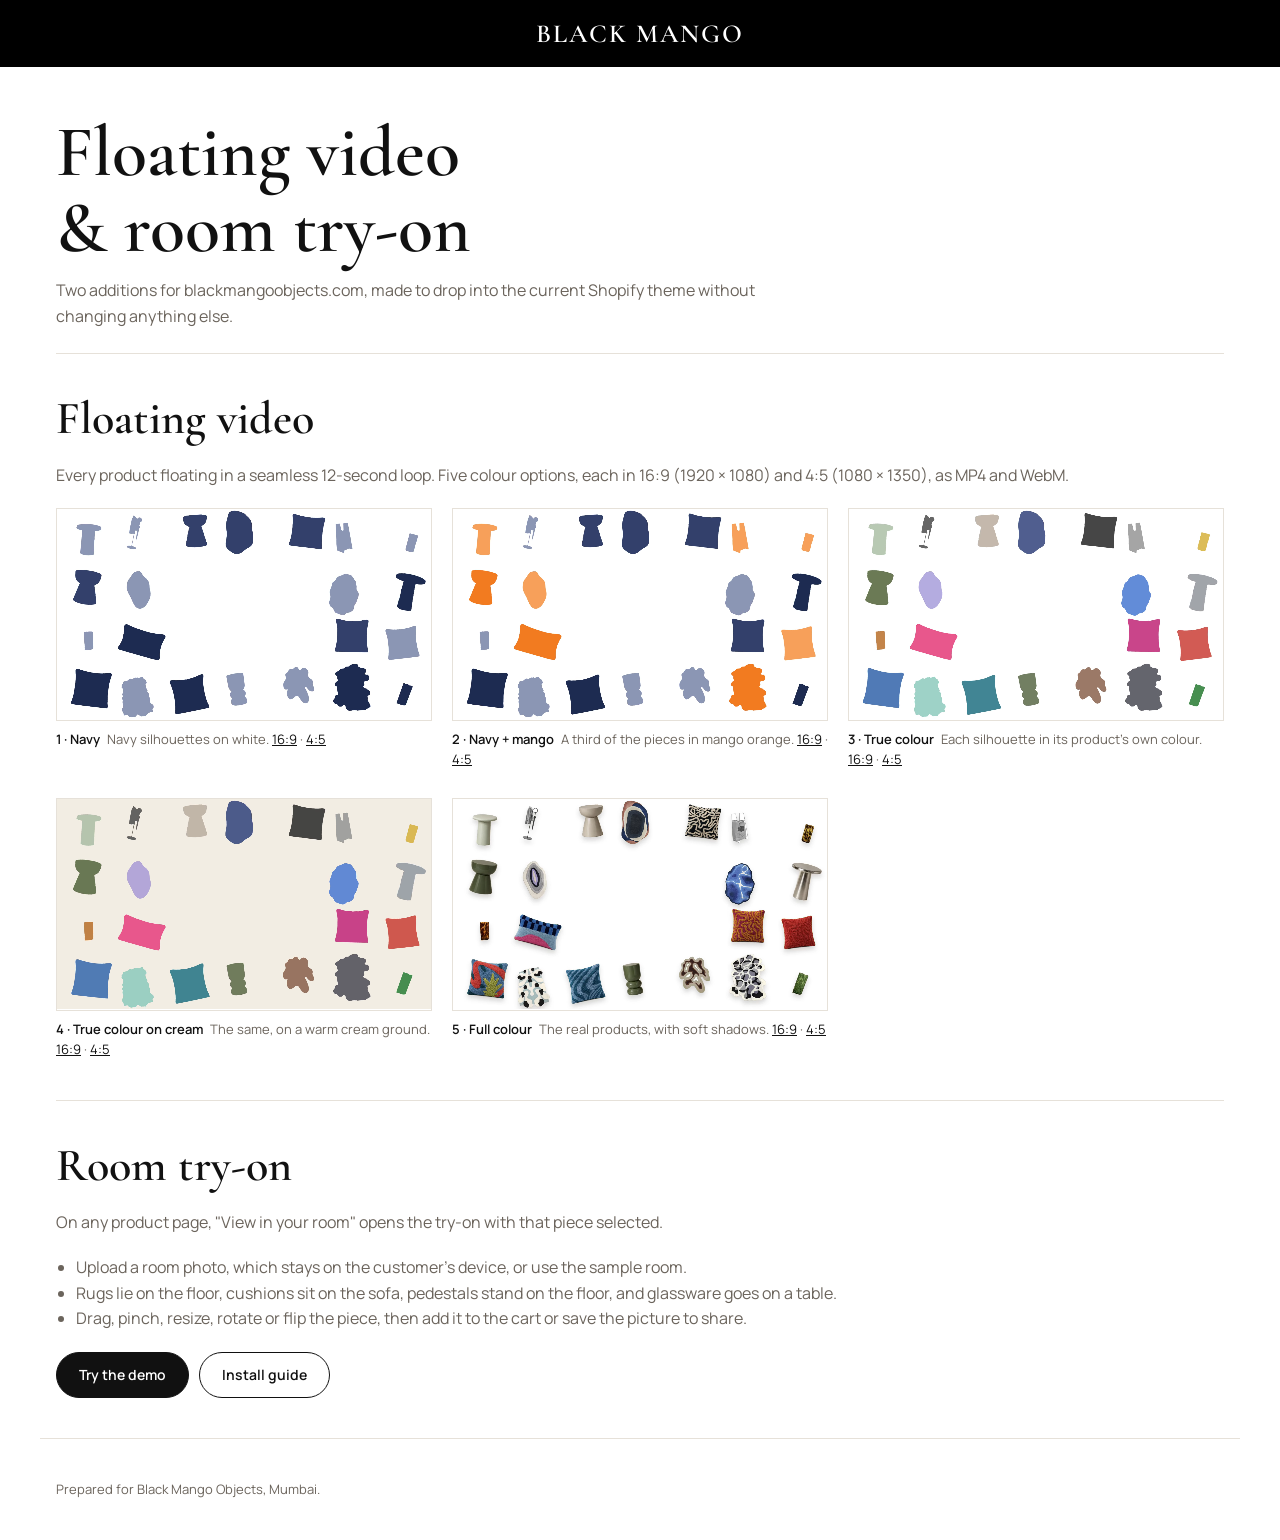
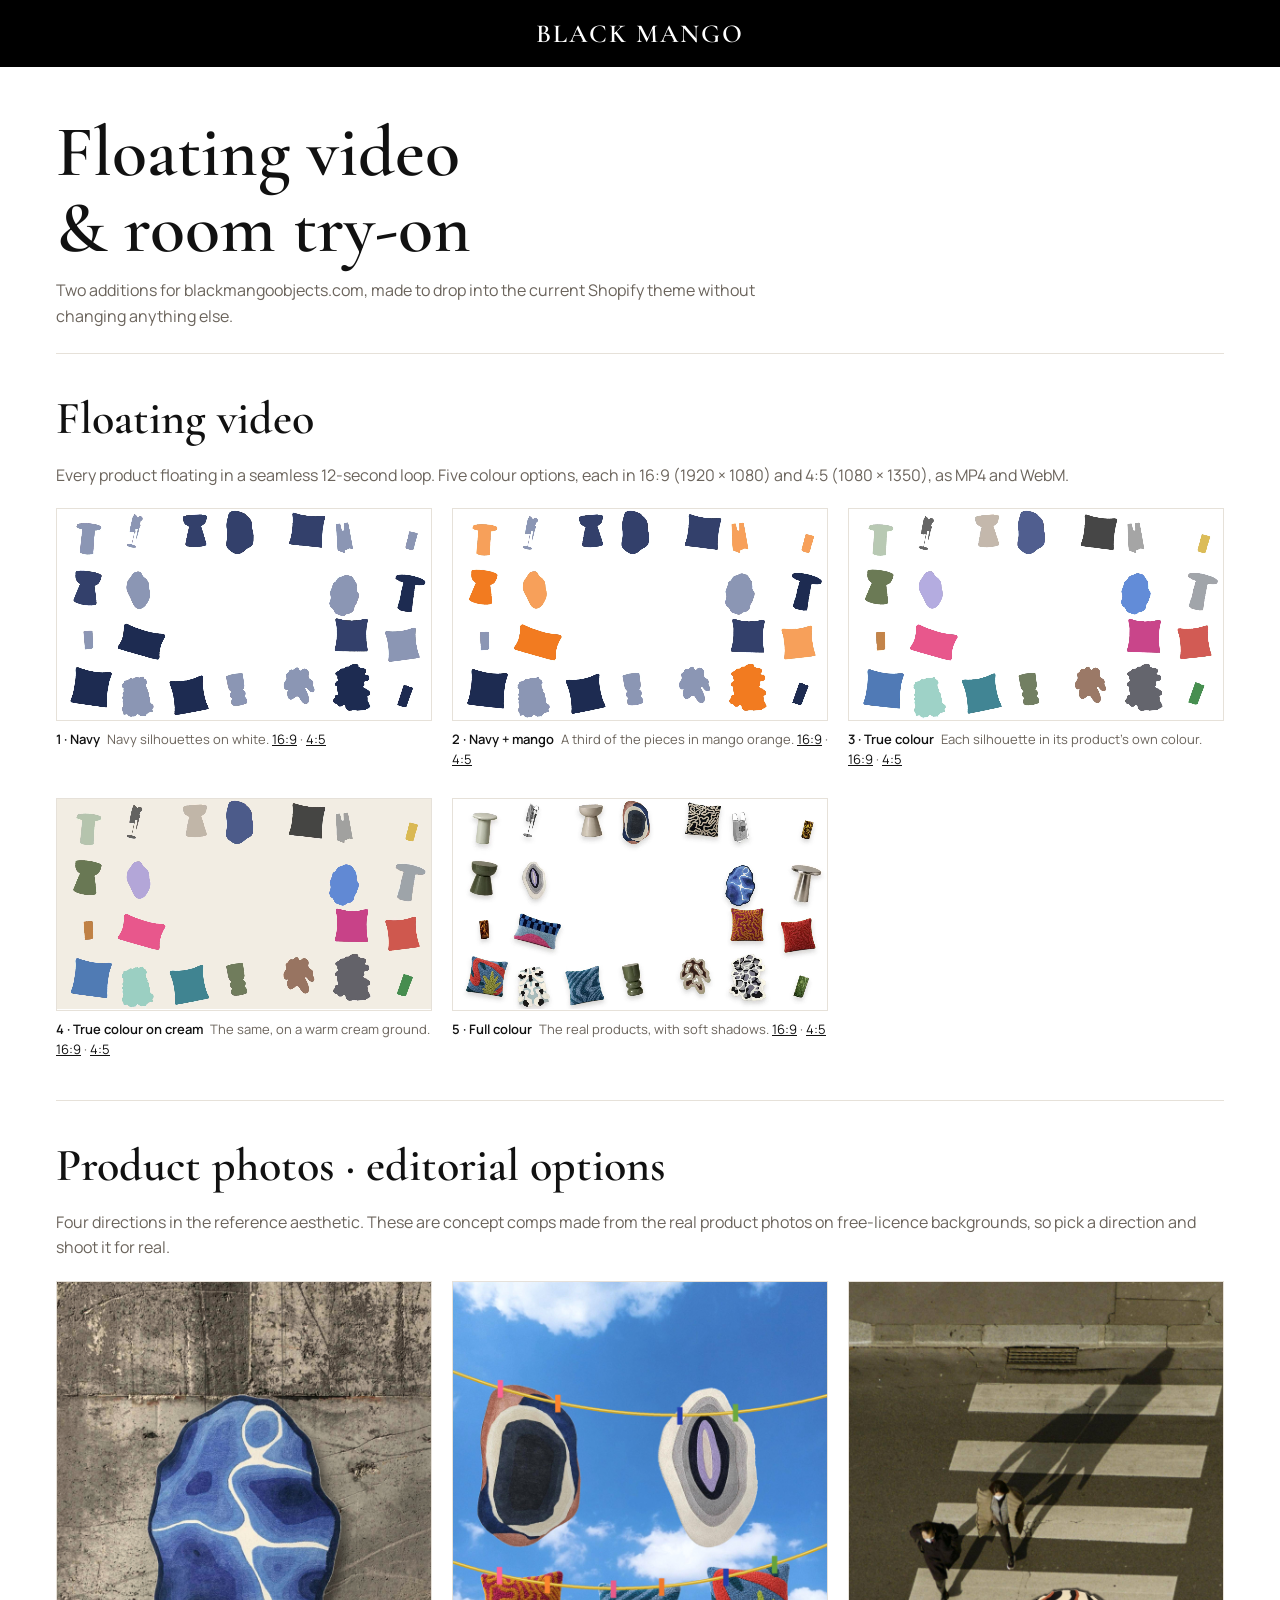
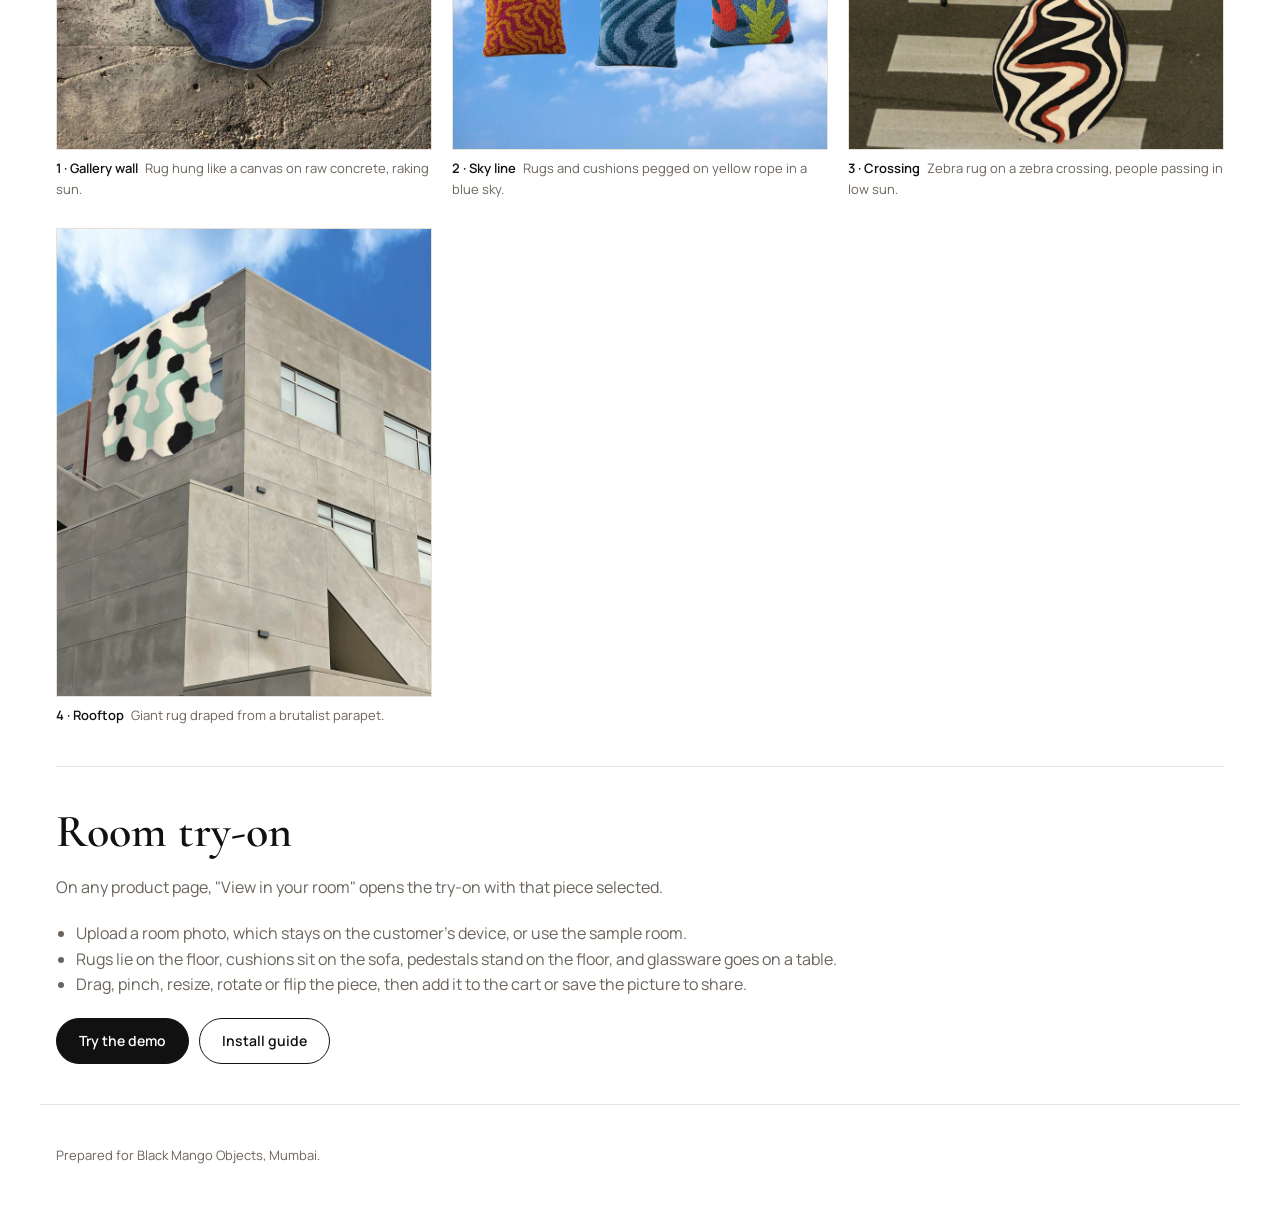
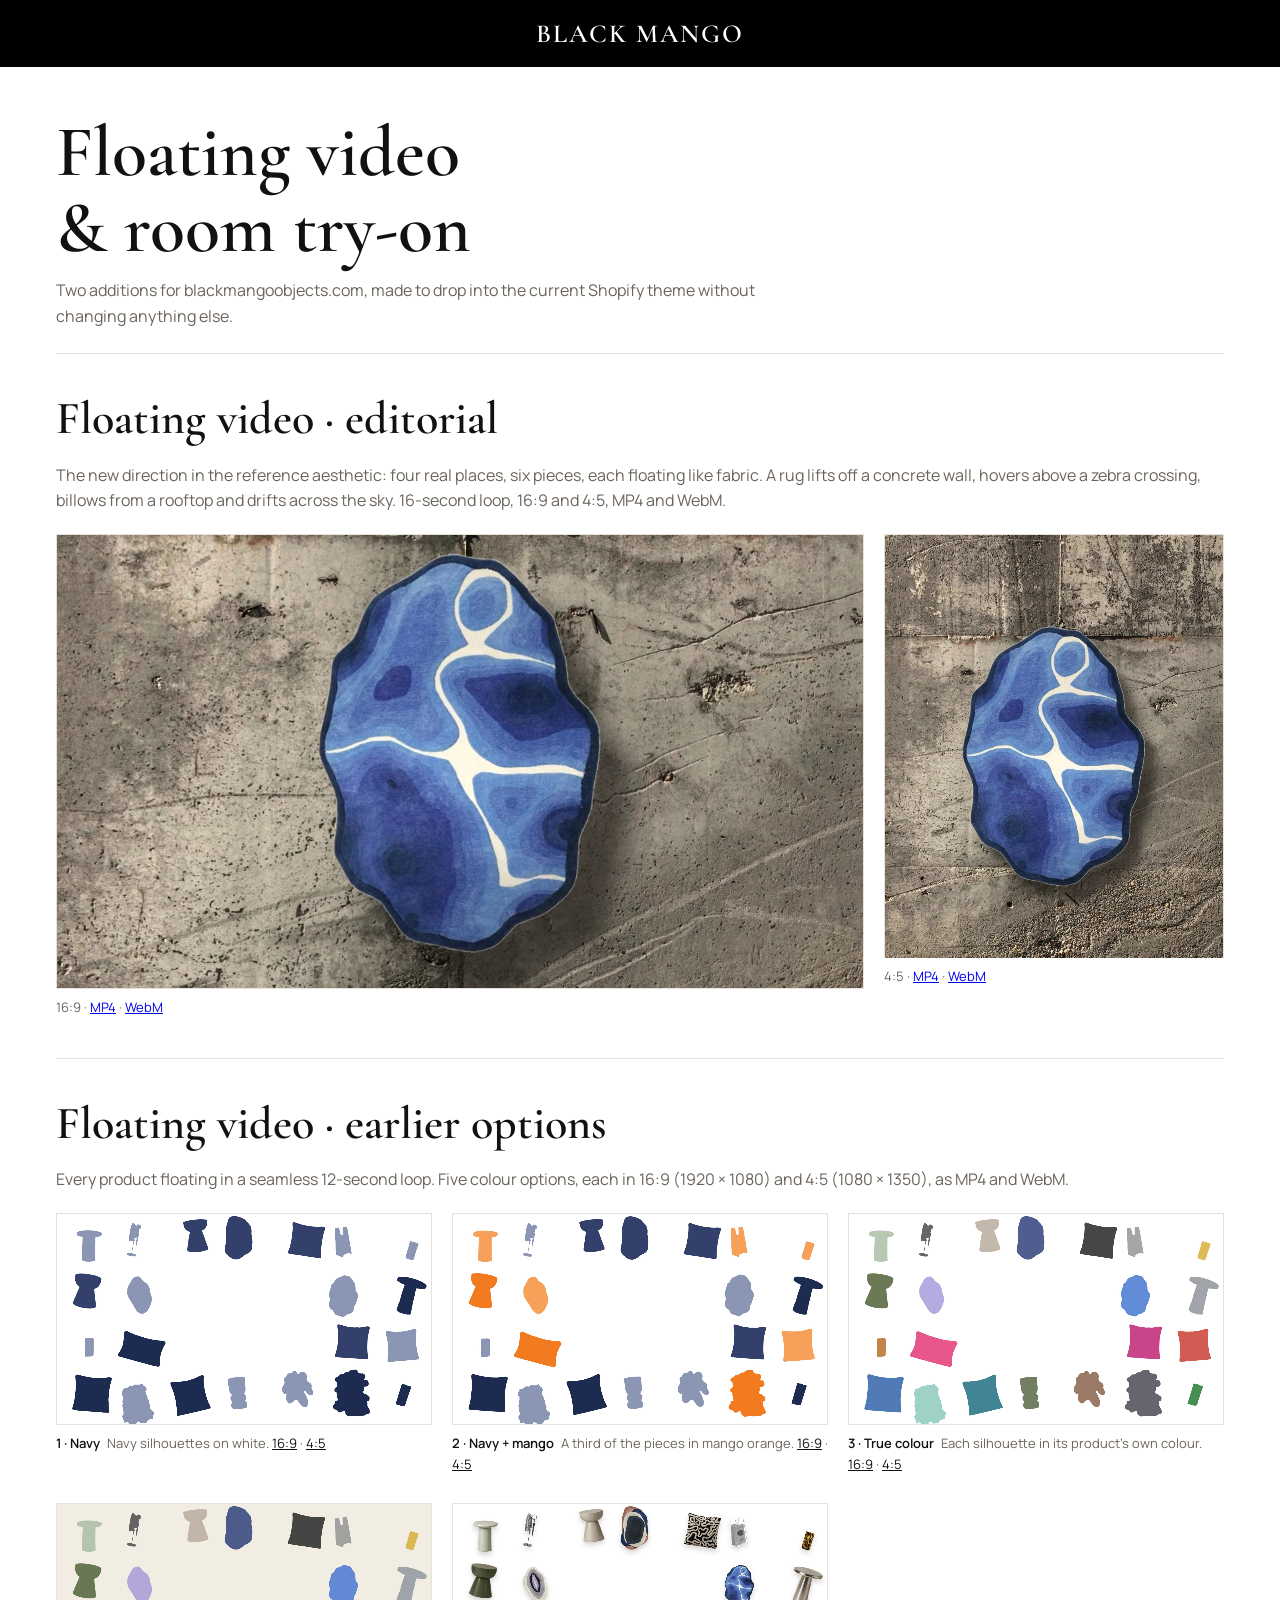
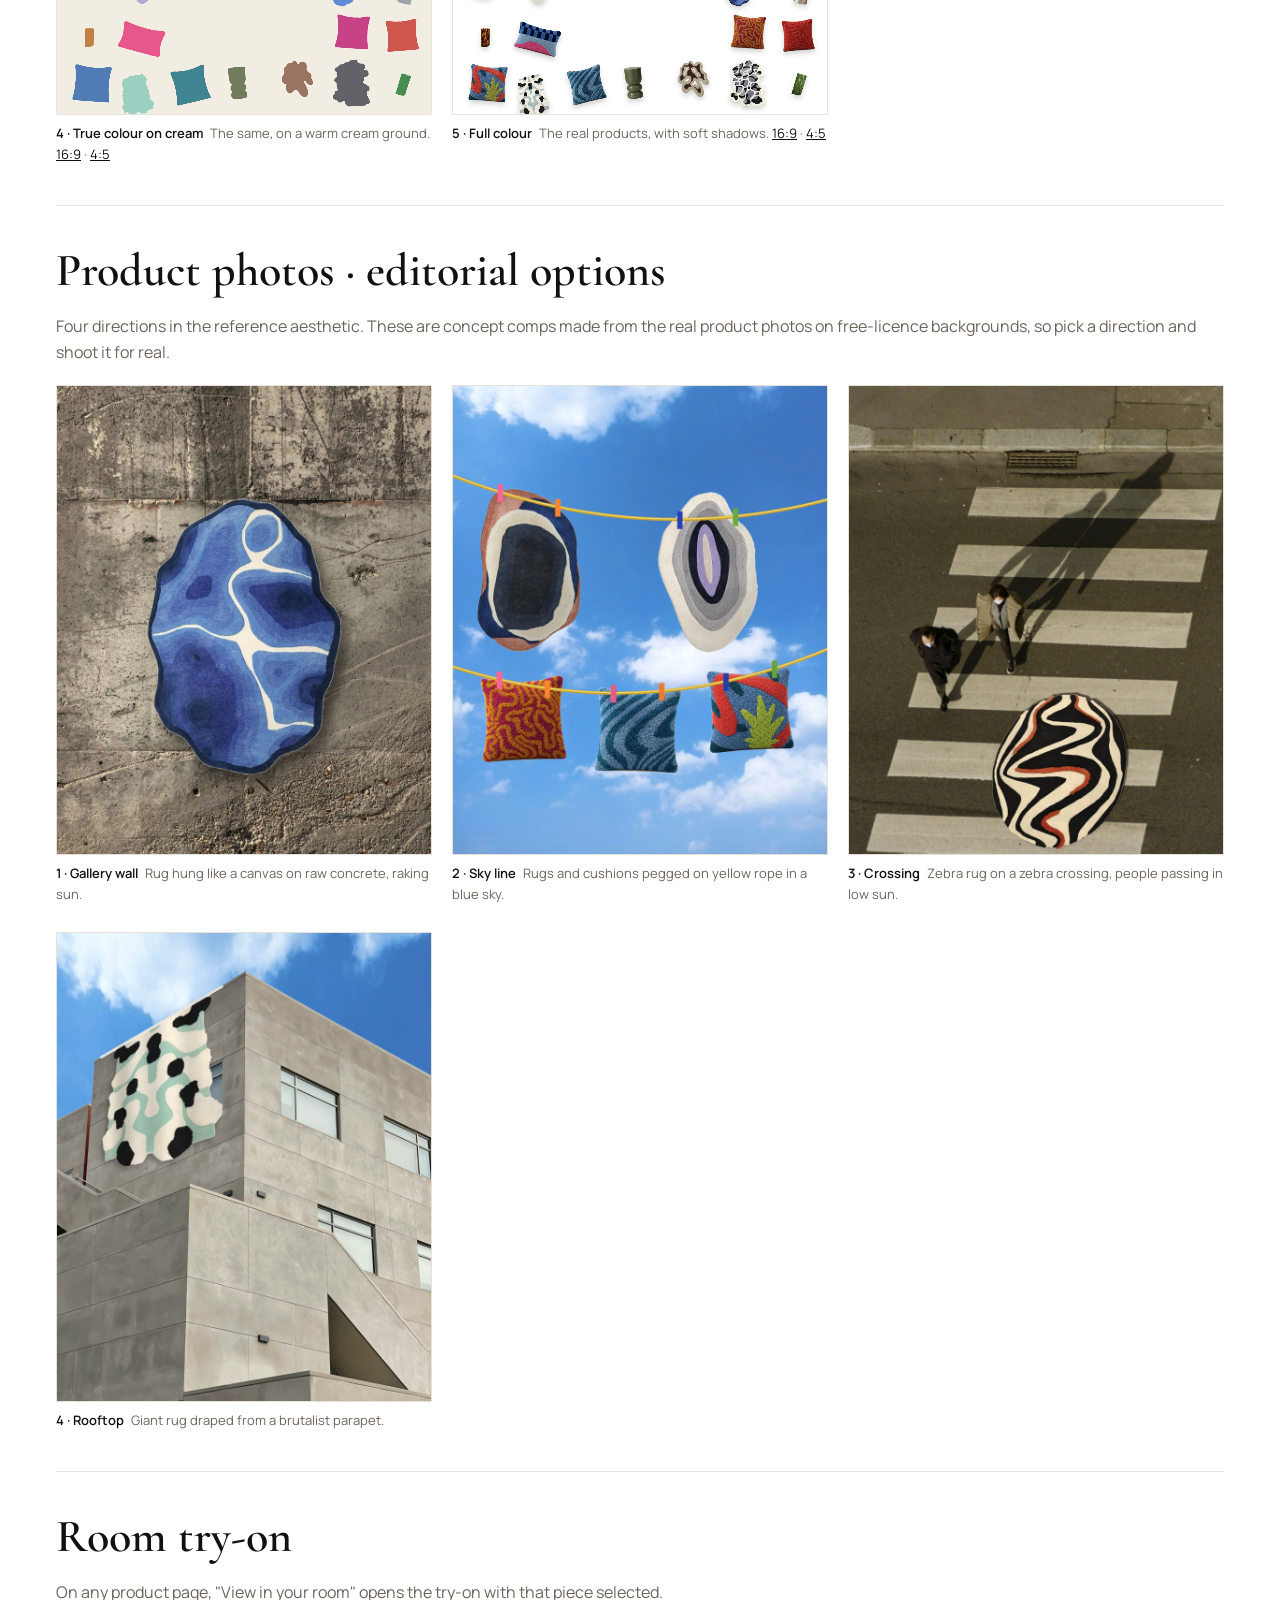
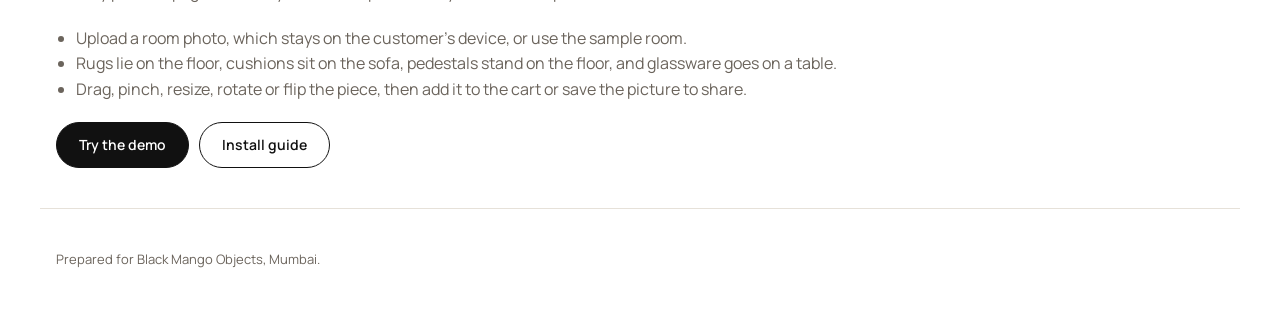
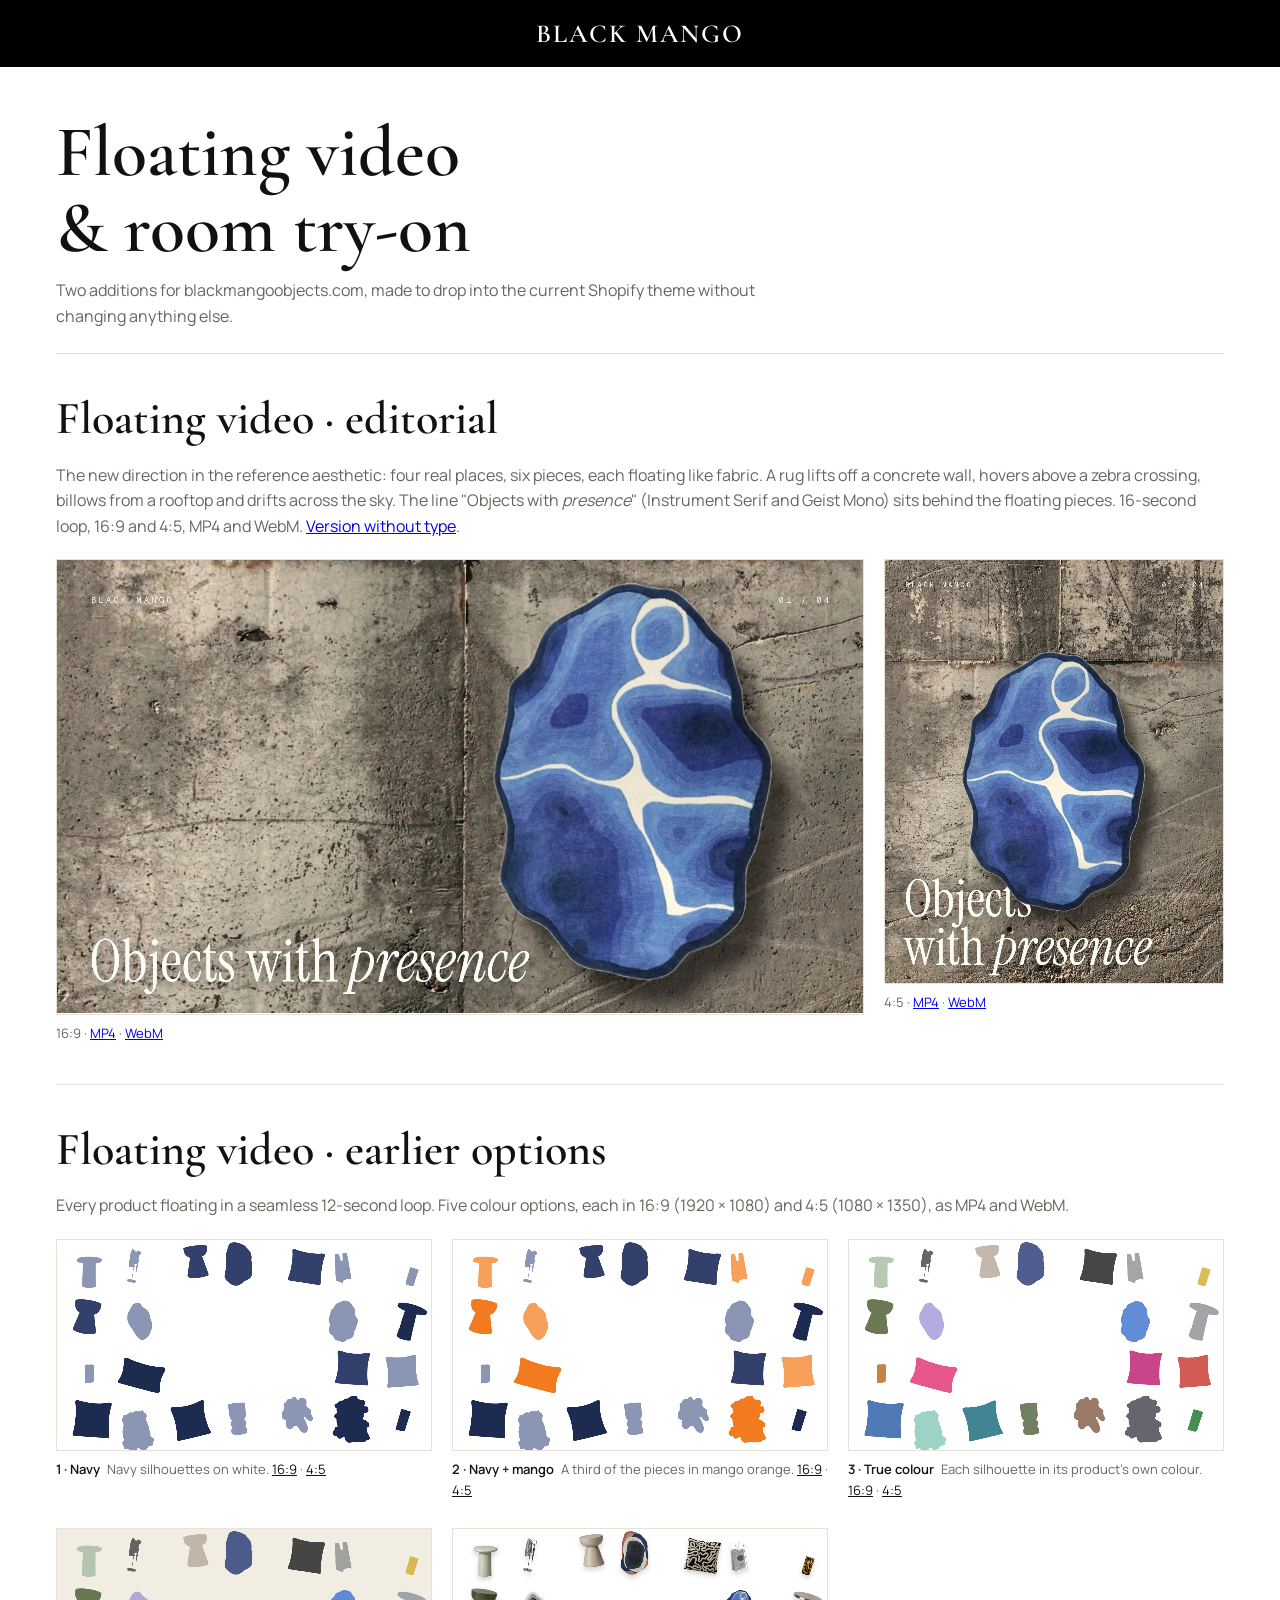
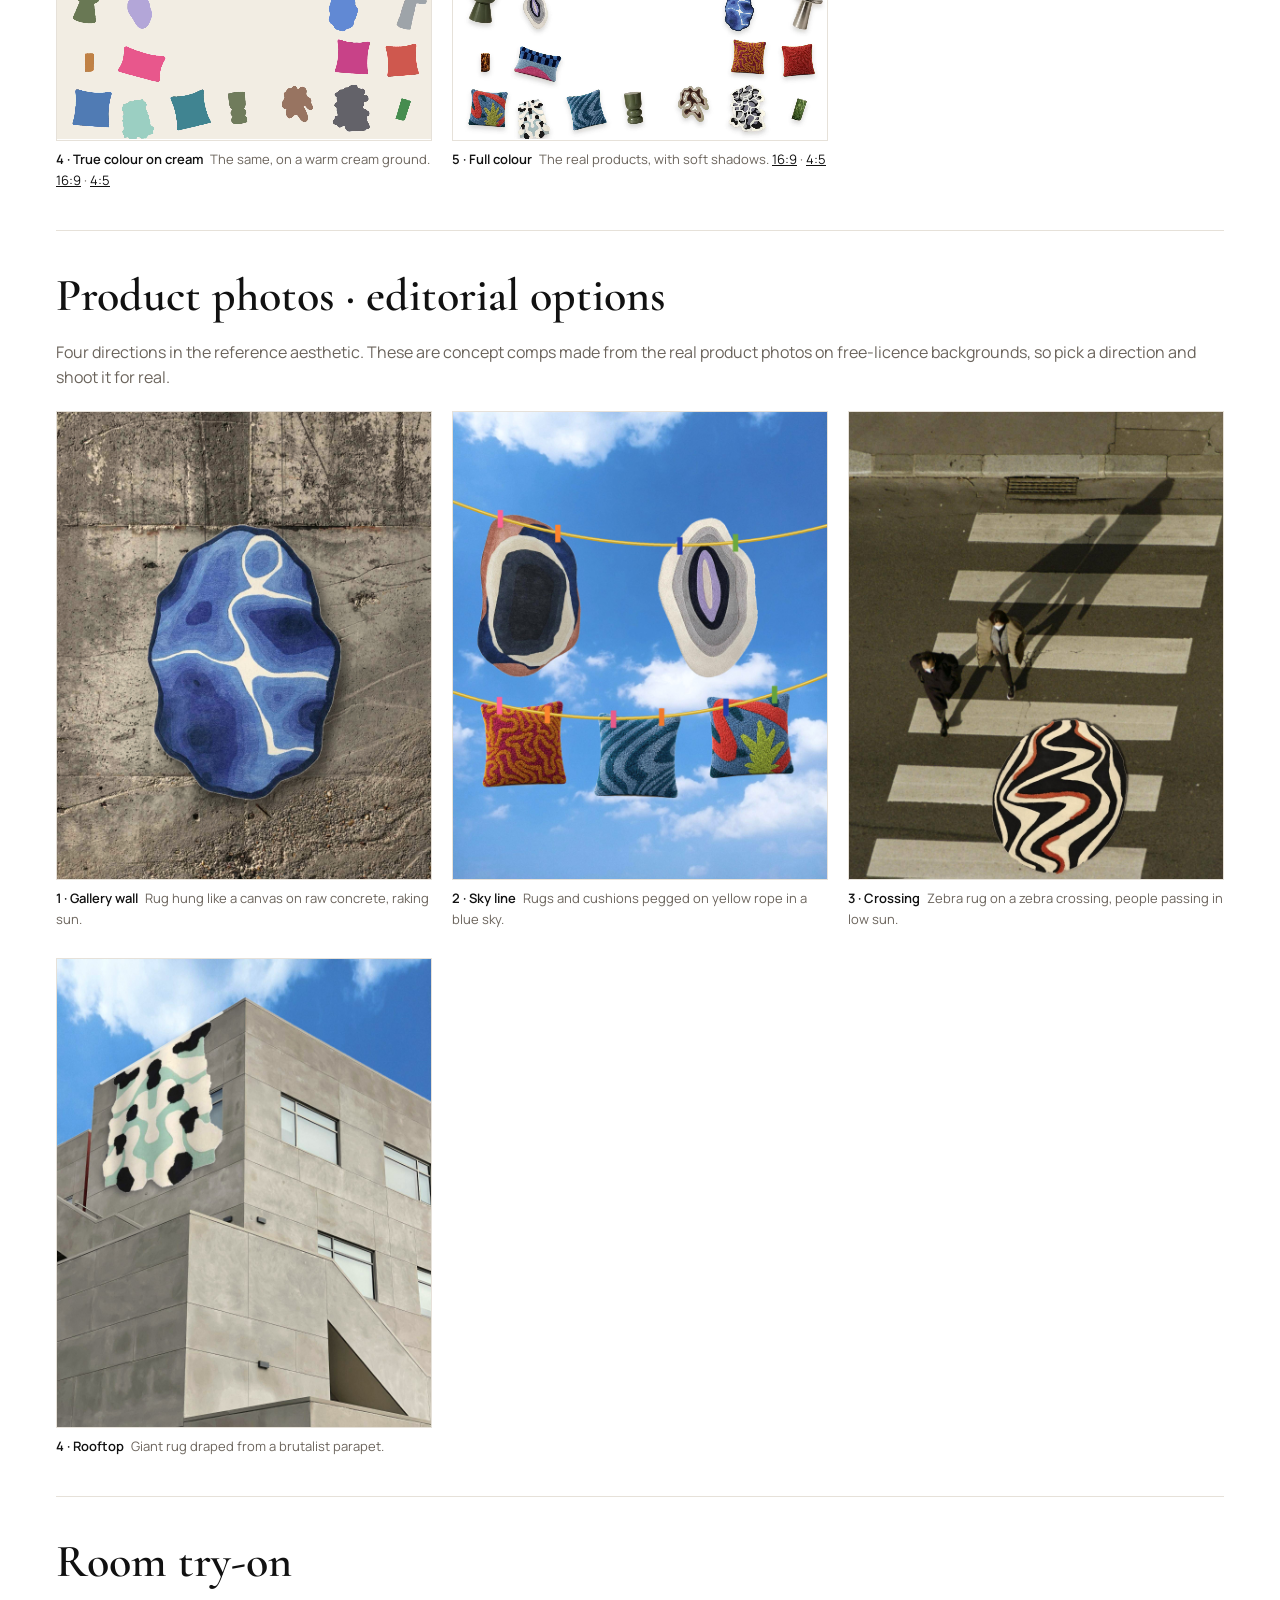
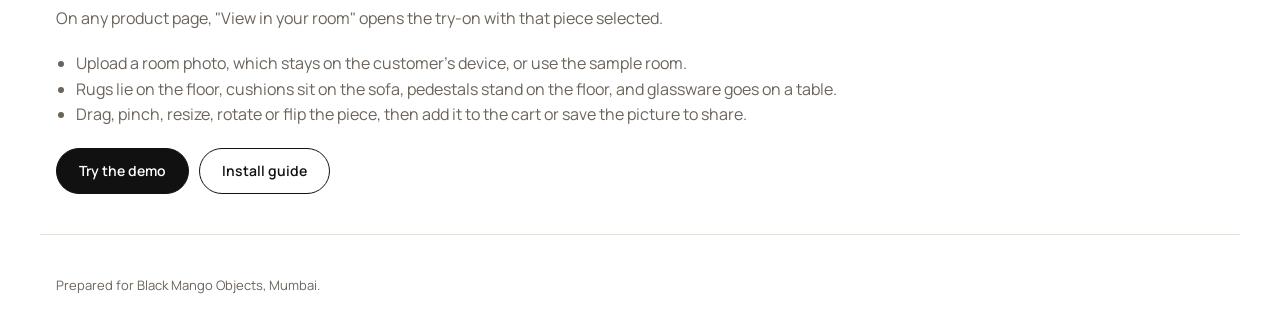
